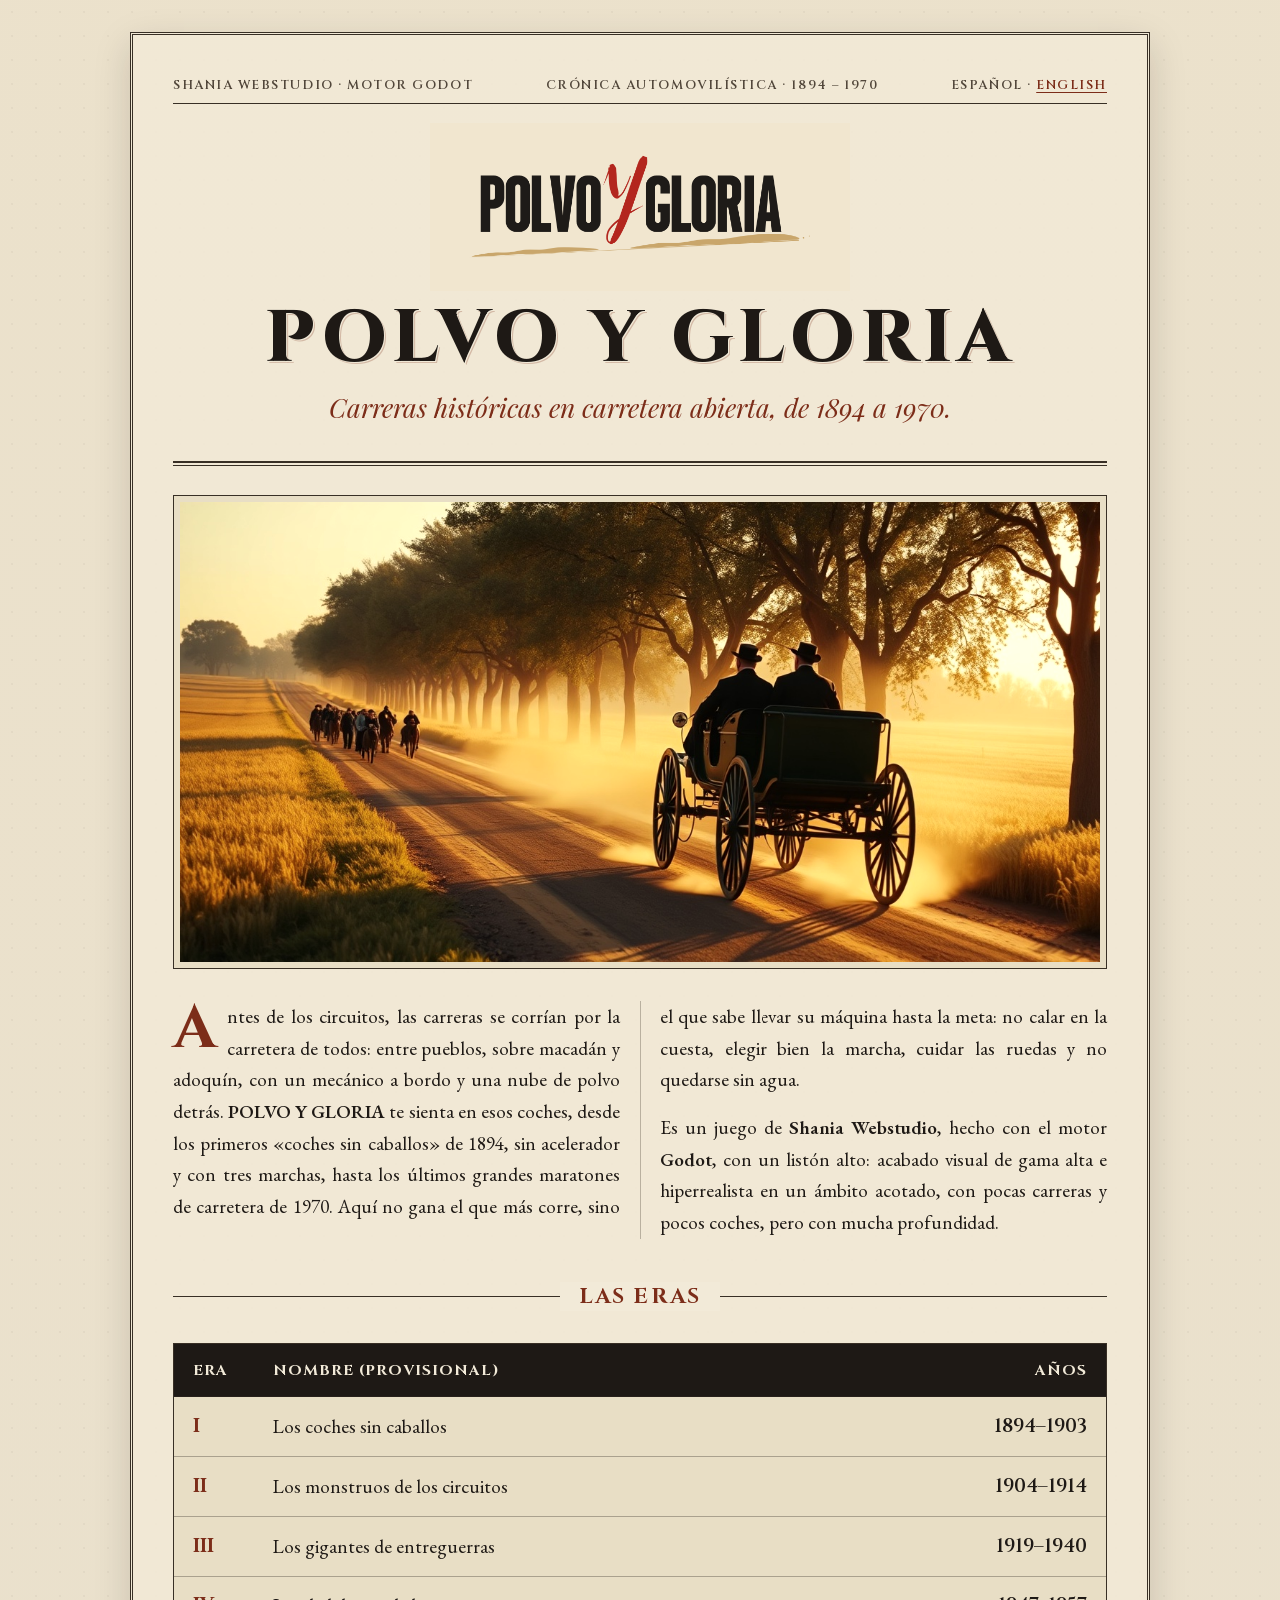
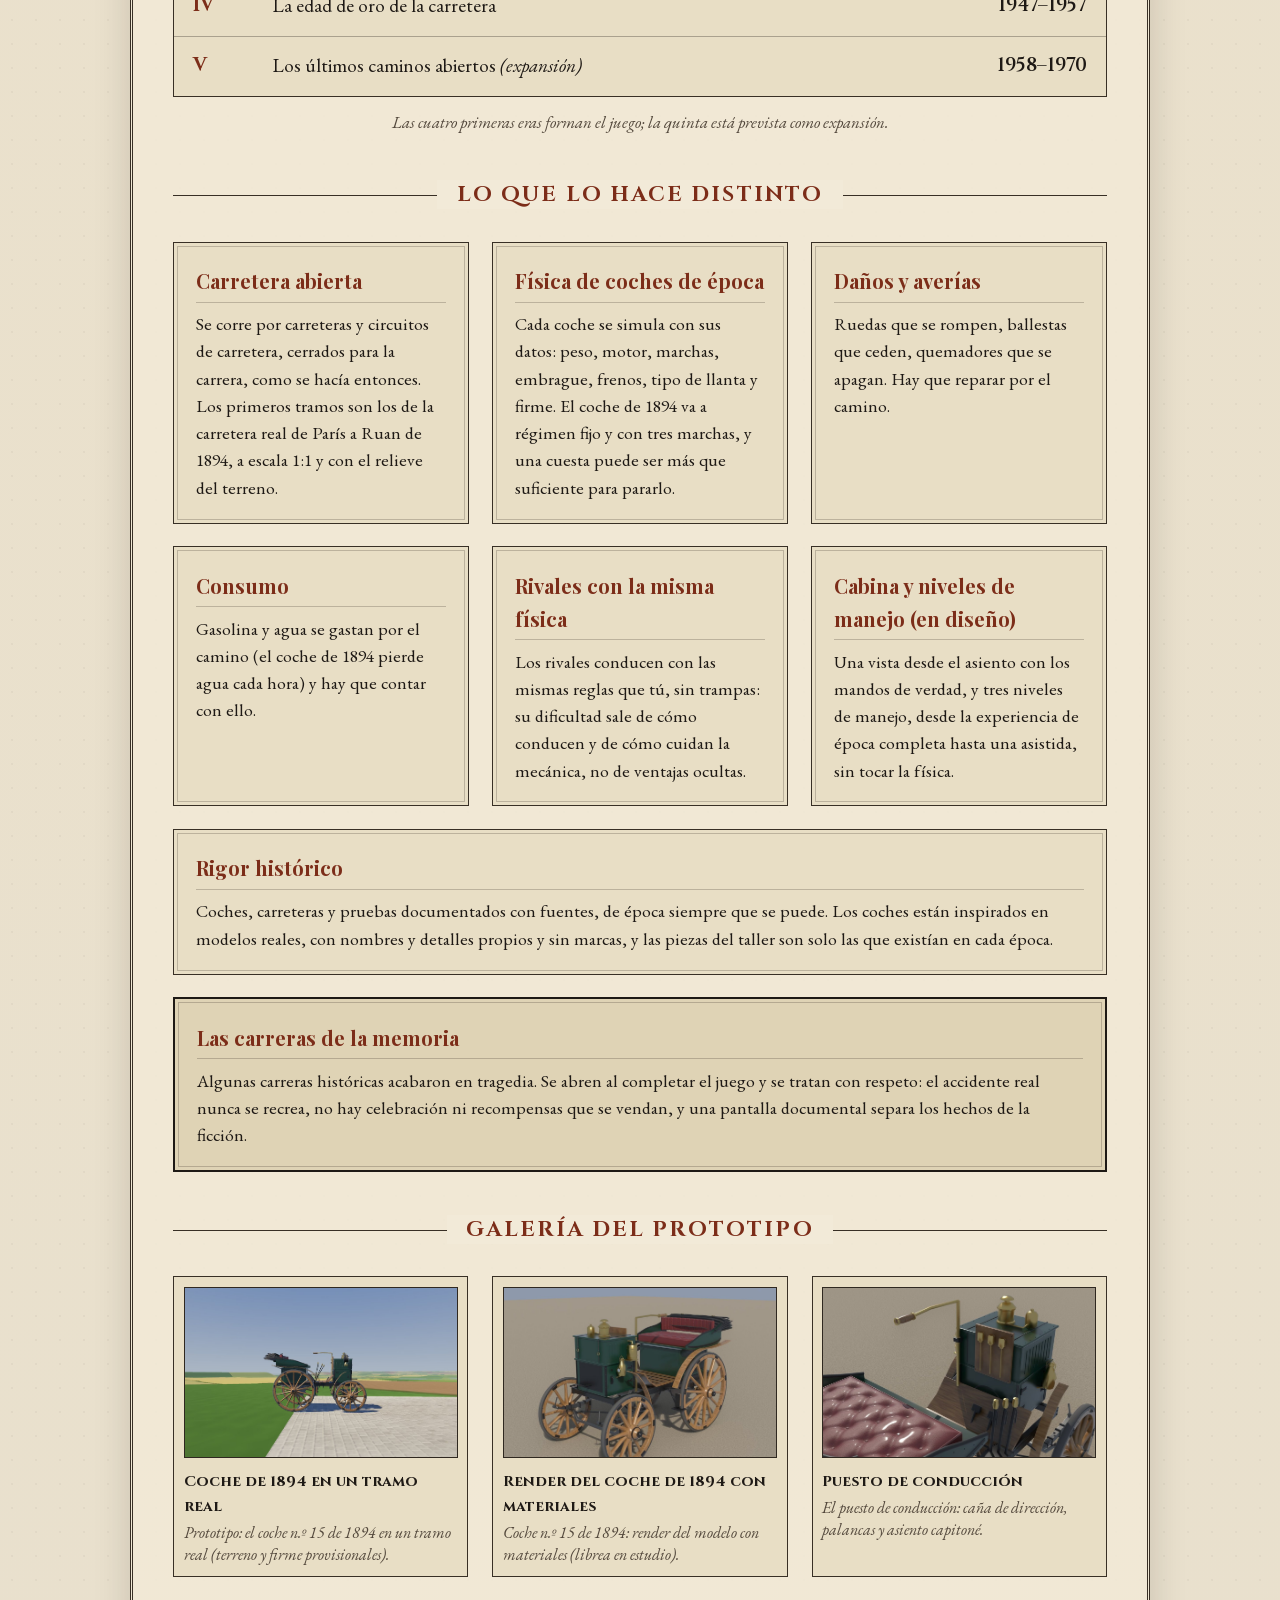
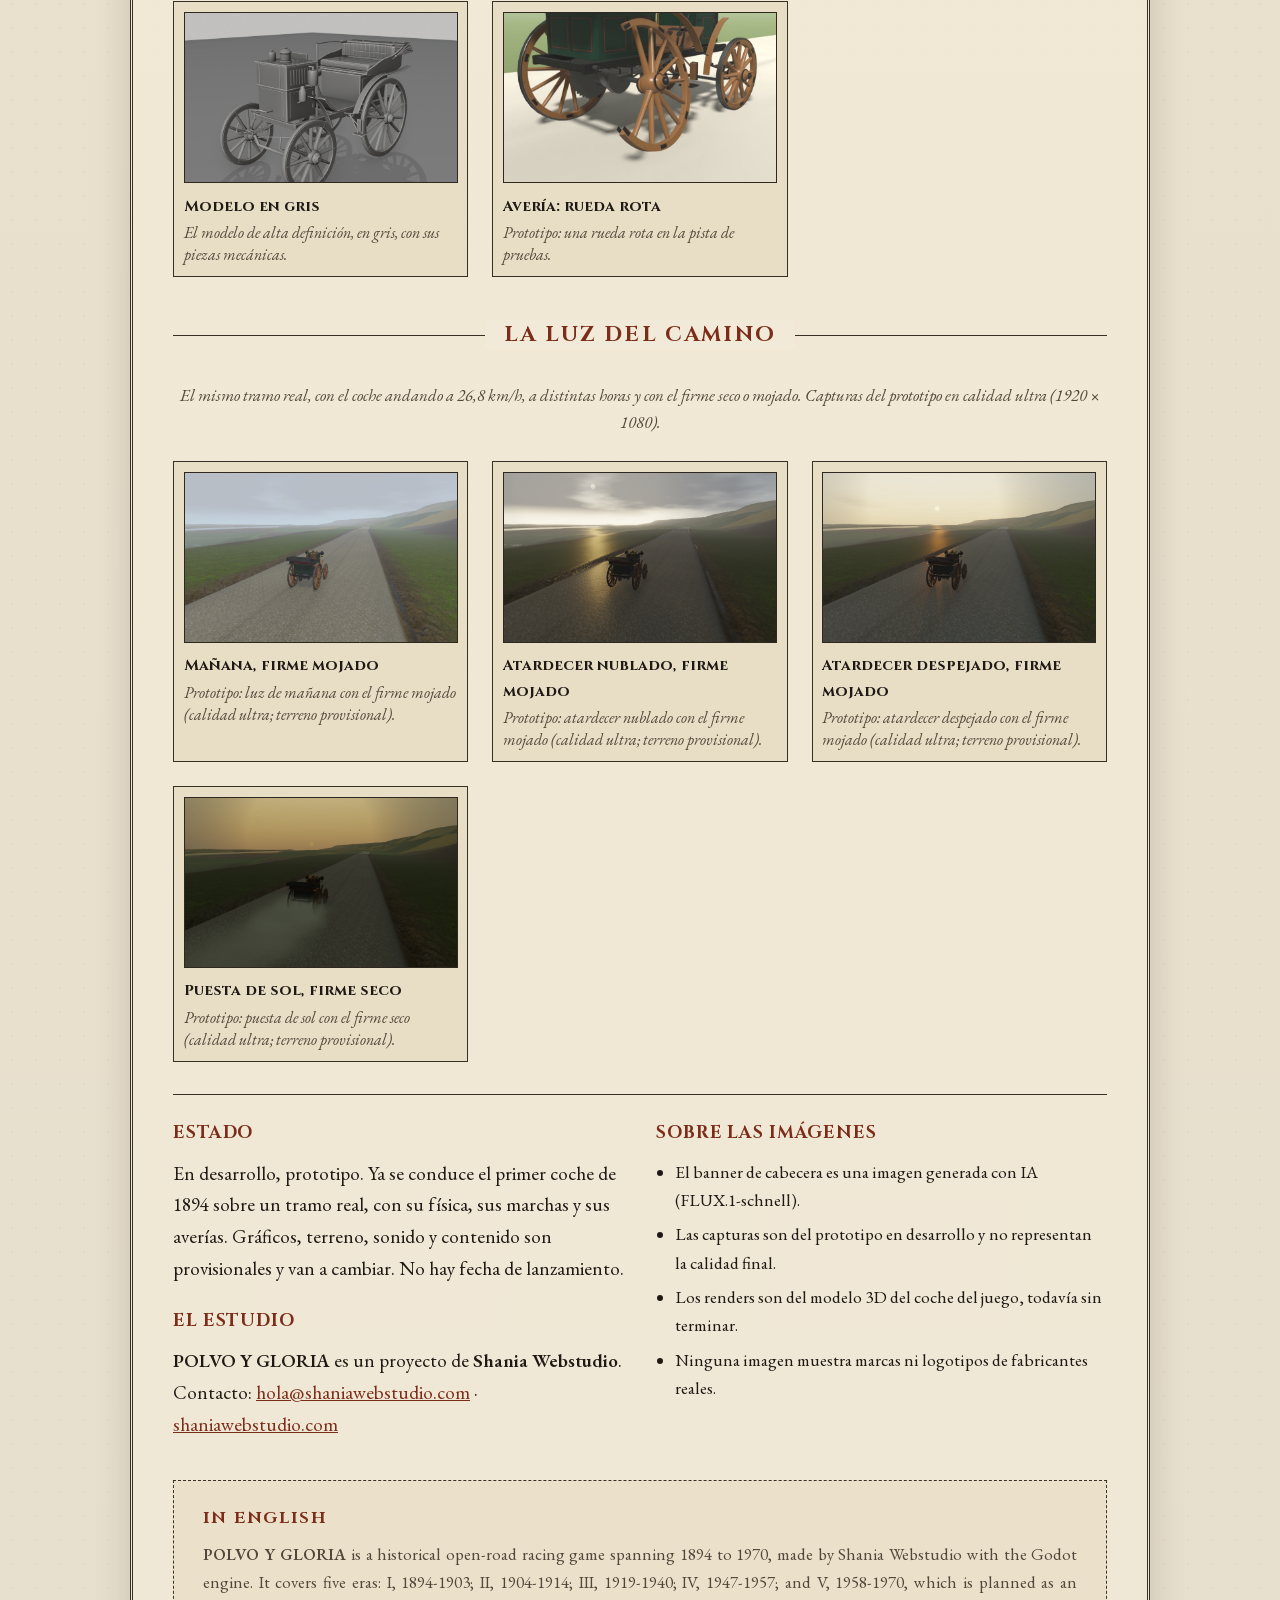
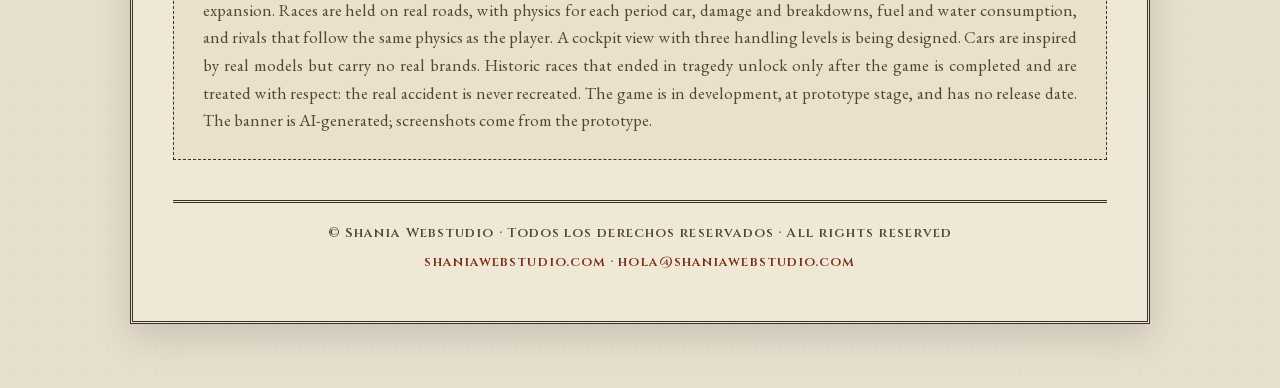
==== index.html @ 39d4433f "Web: versión completa en inglés (/en/) y selector de idioma Co-Authored-By: Claude Opus 5.5 <noreply" ====
<!DOCTYPE html>
<html lang="es">
<head>
  <meta charset="UTF-8">
  <meta name="viewport" content="width=device-width, initial-scale=1.0">
  <title>POLVO Y GLORIA — Carreras históricas en carretera abierta (1894–1970)</title>
  <meta name="description" content="Simulador de carreras históricas en carretera abierta, de 1894 a 1970. Un juego de Shania Webstudio hecho con Godot.">
  <meta property="og:title" content="POLVO Y GLORIA">
  <meta property="og:description" content="Carreras históricas en carretera abierta, de 1894 a 1970. Un juego de Shania Webstudio.">
  <meta property="og:image" content="banner.jpg">
  <link rel="icon" href="logo-cuadrado.png">
  <!-- Fuentes alojadas en el propio repo (sin peticiones a terceros) -->
  <link rel="stylesheet" href="fuentes.css">
  <link rel="alternate" hreflang="en" href="en/">
  <style>
    :root {
      --bg-paper: #f2ead8;
      --bg-card: #e8dec5;
      --ink-dark: #1e1915;
      --ink-muted: #52473b;
      --accent-rust: #7c2d19;
      --accent-brass: #9c7a38;
      --border-ink: #382f25;
    }

    * { box-sizing: border-box; margin: 0; padding: 0; }

    body {
      background-color: var(--bg-paper);
      background-image:
        radial-gradient(rgba(30, 25, 21, 0.04) 1px, transparent 0),
        linear-gradient(to bottom, rgba(156, 122, 56, 0.08), rgba(30, 25, 21, 0.05));
      background-size: 24px 24px, 100% 100%;
      color: var(--ink-dark);
      font-family: 'EB Garamond', Georgia, serif;
      font-size: 1.2rem;
      line-height: 1.65;
      padding: 2rem 1rem 4rem;
    }

    .newspaper-frame {
      max-width: 1020px;
      margin: 0 auto;
      border: 3px double var(--border-ink);
      padding: 2.5rem 2.5rem 3rem;
      background-color: rgba(242, 234, 216, 0.85);
      box-shadow: 0 12px 35px rgba(20, 15, 10, 0.15);
    }

    .masthead-top {
      display: flex;
      justify-content: space-between;
      align-items: center;
      border-bottom: 1px solid var(--border-ink);
      padding-bottom: 0.4rem;
      margin-bottom: 1.2rem;
      font-family: 'Cinzel', serif;
      font-size: 0.8rem;
      letter-spacing: 0.12em;
      text-transform: uppercase;
      color: var(--ink-muted);
    }

    .masthead-top a { color: var(--accent-rust); text-decoration: underline; text-underline-offset: 3px; }

    header { text-align: center; margin-bottom: 2rem; }

    .logo-mark {
      display: block;
      margin: 0 auto 0.6rem;
      width: min(420px, 80%);
      height: auto;
    }

    h1 {
      font-family: 'Cinzel', serif;
      font-weight: 800;
      font-size: clamp(2.6rem, 6vw, 4.6rem);
      letter-spacing: 0.08em;
      line-height: 1.05;
      color: var(--ink-dark);
      text-transform: uppercase;
      margin: 0.5rem 0;
      text-shadow: 1px 1px 0px var(--bg-paper), 2px 2px 0px rgba(124, 45, 25, 0.25);
    }

    .subtitle {
      font-family: 'Playfair Display', serif;
      font-style: italic;
      font-size: clamp(1.25rem, 2.5vw, 1.65rem);
      color: var(--accent-rust);
      margin-top: 0.4rem;
    }

    .double-rule {
      border: 0;
      border-top: 2px solid var(--border-ink);
      border-bottom: 1px solid var(--border-ink);
      height: 5px;
      margin: 1.8rem 0;
    }

    .ornament-divider { text-align: center; margin: 2.5rem 0 1.8rem; position: relative; }
    .ornament-divider::before {
      content: "";
      position: absolute;
      top: 50%; left: 0; right: 0;
      border-top: 1px solid var(--border-ink);
      z-index: 1;
    }
    .ornament-divider span {
      background: var(--bg-paper);
      padding: 0 1.2rem;
      position: relative;
      z-index: 2;
      font-family: 'Cinzel', serif;
      font-weight: 700;
      font-size: 1.35rem;
      letter-spacing: 0.1em;
      color: var(--accent-rust);
      text-transform: uppercase;
    }

    .hero-banner {
      border: 1px solid var(--border-ink);
      padding: 6px;
      background: var(--bg-card);
      margin-bottom: 2rem;
      cursor: zoom-in;
    }
    .hero-banner img {
      width: 100%;
      height: auto;
      display: block;
      filter: sepia(0.12) contrast(1.03);
    }

    .lead-columns {
      column-count: 2;
      column-gap: 2.5rem;
      column-rule: 1px solid rgba(56, 47, 37, 0.3);
      text-align: justify;
      margin-bottom: 2rem;
    }
    .lead-columns p + p { margin-top: 1rem; }

    .dropcap::first-letter {
      float: left;
      font-family: 'Cinzel', serif;
      font-size: 3.8rem;
      line-height: 0.82;
      padding-top: 4px;
      padding-right: 10px;
      color: var(--accent-rust);
      font-weight: 700;
    }

    .table-wrapper {
      overflow-x: auto;
      margin: 1.5rem 0 0.8rem;
      border: 1px solid var(--border-ink);
      background: var(--bg-card);
    }
    table { width: 100%; border-collapse: collapse; text-align: left; }
    th, td { padding: 0.85rem 1.2rem; border-bottom: 1px solid rgba(56, 47, 37, 0.35); }
    th {
      font-family: 'Cinzel', serif;
      font-size: 0.95rem;
      letter-spacing: 0.06em;
      text-transform: uppercase;
      background-color: var(--ink-dark);
      color: var(--bg-paper);
    }
    tr:last-child td { border-bottom: none; }
    .era-num { font-family: 'Cinzel', serif; font-weight: 700; color: var(--accent-rust); width: 80px; }
    .era-years { font-family: 'Cinzel', serif; font-weight: 600; white-space: nowrap; text-align: right; }
    .table-note { font-style: italic; font-size: 1.05rem; color: var(--ink-muted); text-align: center; margin-top: 0.6rem; }

    .features-grid {
      display: grid;
      grid-template-columns: repeat(auto-fit, minmax(290px, 1fr));
      gap: 1.4rem;
      margin-top: 1.5rem;
    }
    .feature-card {
      border: 1px solid var(--border-ink);
      background-color: var(--bg-card);
      padding: 1.35rem 1.4rem;
      position: relative;
    }
    .feature-card::after {
      content: "";
      position: absolute;
      inset: 3px;
      border: 1px solid rgba(56, 47, 37, 0.25);
      pointer-events: none;
    }
    .feature-card h3 {
      font-family: 'Playfair Display', serif;
      font-size: 1.25rem;
      color: var(--accent-rust);
      margin-bottom: 0.45rem;
      border-bottom: 1px solid rgba(56, 47, 37, 0.25);
      padding-bottom: 0.3rem;
    }
    .feature-card p { font-size: 1.1rem; line-height: 1.55; }
    .feature-wide { grid-column: 1 / -1; }
    .memory-box { grid-column: 1 / -1; background-color: #dfd3b5; border: 2px solid var(--ink-dark); }

    .gallery-grid {
      display: grid;
      grid-template-columns: repeat(auto-fit, minmax(280px, 1fr));
      gap: 1.5rem;
      margin-top: 1.5rem;
    }
    .gallery-item {
      border: 1px solid var(--border-ink);
      background: var(--bg-card);
      padding: 0.6rem;
      display: flex;
      flex-direction: column;
      cursor: zoom-in;
      transition: transform 0.2s ease, box-shadow 0.2s ease;
    }
    .gallery-item:hover, .gallery-item:focus-visible {
      transform: translateY(-3px);
      box-shadow: 0 6px 16px rgba(30, 25, 21, 0.18);
      outline: none;
    }
    .gallery-item img {
      width: 100%;
      aspect-ratio: 16 / 10;
      object-fit: cover;
      border: 1px solid rgba(56, 47, 37, 0.4);
      margin-bottom: 0.65rem;
      background-color: #2a241e;
    }
    .gallery-title { font-family: 'Cinzel', serif; font-size: 0.95rem; font-weight: 700; color: var(--ink-dark); margin-bottom: 0.2rem; }
    .gallery-caption { font-size: 1rem; font-style: italic; color: var(--ink-muted); line-height: 1.4; }

    .info-columns {
      display: grid;
      grid-template-columns: repeat(auto-fit, minmax(280px, 1fr));
      gap: 2rem;
      margin-top: 2rem;
      padding-top: 1.5rem;
      border-top: 1px solid var(--border-ink);
    }
    .info-block h3 {
      font-family: 'Cinzel', serif;
      font-size: 1.1rem;
      color: var(--accent-rust);
      margin-bottom: 0.6rem;
      text-transform: uppercase;
      letter-spacing: 0.05em;
    }
    .info-block h3.siguiente { margin-top: 1.4rem; }
    .info-block ul { padding-left: 1.2rem; font-size: 1.08rem; }
    .info-block li + li { margin-top: 0.35rem; }
    .info-block a { color: var(--accent-rust); }

    .english-digest {
      margin-top: 2.5rem;
      padding: 1.5rem 1.8rem;
      border: 1px dashed var(--border-ink);
      background-color: rgba(232, 222, 197, 0.6);
    }
    .english-digest h2 {
      font-family: 'Cinzel', serif;
      font-size: 1.05rem;
      letter-spacing: 0.1em;
      text-transform: uppercase;
      color: var(--accent-rust);
      margin-bottom: 0.5rem;
    }
    .english-digest p { font-size: 1.05rem; color: var(--ink-muted); text-align: justify; }

    footer {
      text-align: center;
      margin-top: 2.5rem;
      padding-top: 1.2rem;
      border-top: 3px double var(--border-ink);
      font-family: 'Cinzel', serif;
      font-size: 0.85rem;
      letter-spacing: 0.08em;
      color: var(--ink-muted);
    }
    footer a { color: var(--accent-rust); text-decoration: none; }
    footer p + p { margin-top: 0.4rem; }

    .lightbox {
      display: none;
      position: fixed;
      inset: 0;
      background: rgba(18, 15, 12, 0.92);
      z-index: 1000;
      align-items: center;
      justify-content: center;
      flex-direction: column;
      padding: 1.5rem;
    }
    .lightbox.active { display: flex; }
    .lightbox img {
      max-width: 92vw;
      max-height: 80vh;
      border: 2px solid var(--accent-brass);
      box-shadow: 0 10px 40px rgba(0,0,0,0.8);
    }
    .lightbox-caption {
      color: var(--bg-paper);
      margin-top: 1rem;
      font-size: 1.2rem;
      font-style: italic;
      text-align: center;
      max-width: 700px;
    }
    .lightbox-close, .lightbox-nav {
      position: absolute;
      color: var(--bg-paper);
      font-family: 'Cinzel', serif;
      cursor: pointer;
      background: none;
      border: none;
    }
    .lightbox-close { top: 1.2rem; right: 1.8rem; font-size: 2rem; }
    .lightbox-nav { top: 50%; transform: translateY(-50%); font-size: 2.6rem; padding: 0.5rem 1rem; }
    .lightbox-prev { left: 0.6rem; }
    .lightbox-next { right: 0.6rem; }

    @media (max-width: 768px) {
      body { padding: 1rem 0.5rem 3rem; }
      .newspaper-frame { padding: 1.4rem 1.1rem 2rem; }
      .lead-columns { column-count: 1; }
      .masthead-top { flex-direction: column; gap: 0.3rem; text-align: center; }
      .era-years { white-space: normal; }
    }
  </style>
</head>
<body>

  <main class="newspaper-frame">

    <div class="masthead-top">
      <span>Shania Webstudio · Motor Godot</span>
      <span>Crónica Automovilística · 1894 – 1970</span>
      <span>Español · <a href="en/" lang="en" hreflang="en">English</a></span>
    </div>

    <header>
      <img class="logo-mark" src="logo.png" alt="" aria-hidden="true">
      <h1>Polvo y Gloria</h1>
      <p class="subtitle">Carreras históricas en carretera abierta, de 1894 a 1970.</p>
    </header>

    <hr class="double-rule">

    <figure class="hero-banner gallery-zoom" tabindex="0" data-caption="Cabecera de POLVO Y GLORIA (imagen generada con IA).">
      <img src="banner.jpg" alt="Cabecera de Polvo y Gloria: carrera histórica en carretera de época (imagen generada con IA)">
    </figure>

    <section class="lead-columns">
      <p class="dropcap">Antes de los circuitos, las carreras se corrían por la carretera de todos: entre pueblos, sobre macadán y adoquín, con un mecánico a bordo y una nube de polvo detrás. <strong>POLVO Y GLORIA</strong> te sienta en esos coches, desde los primeros «coches sin caballos» de 1894, sin acelerador y con tres marchas, hasta los últimos grandes maratones de carretera de 1970. Aquí no gana el que más corre, sino el que sabe llevar su máquina hasta la meta: no calar en la cuesta, elegir bien la marcha, cuidar las ruedas y no quedarse sin agua.</p>
      <p>Es un juego de <strong>Shania Webstudio</strong>, hecho con el motor <strong>Godot</strong>, con un listón alto: acabado visual de gama alta e hiperrealista en un ámbito acotado, con pocas carreras y pocos coches, pero con mucha profundidad.</p>
    </section>

    <div class="ornament-divider"><span>Las eras</span></div>

    <section>
      <div class="table-wrapper">
        <table>
          <thead>
            <tr>
              <th>Era</th>
              <th>Nombre (provisional)</th>
              <th style="text-align: right;">Años</th>
            </tr>
          </thead>
          <tbody>
            <tr><td class="era-num">I</td><td>Los coches sin caballos</td><td class="era-years">1894–1903</td></tr>
            <tr><td class="era-num">II</td><td>Los monstruos de los circuitos</td><td class="era-years">1904–1914</td></tr>
            <tr><td class="era-num">III</td><td>Los gigantes de entreguerras</td><td class="era-years">1919–1940</td></tr>
            <tr><td class="era-num">IV</td><td>La edad de oro de la carretera</td><td class="era-years">1947–1957</td></tr>
            <tr><td class="era-num">V</td><td>Los últimos caminos abiertos <em>(expansión)</em></td><td class="era-years">1958–1970</td></tr>
          </tbody>
        </table>
      </div>
      <p class="table-note">Las cuatro primeras eras forman el juego; la quinta está prevista como expansión.</p>
    </section>

    <div class="ornament-divider"><span>Lo que lo hace distinto</span></div>

    <section class="features-grid">
      <article class="feature-card">
        <h3>Carretera abierta</h3>
        <p>Se corre por carreteras y circuitos de carretera, cerrados para la carrera, como se hacía entonces. Los primeros tramos son los de la carretera real de París a Ruan de 1894, a escala 1:1 y con el relieve del terreno.</p>
      </article>
      <article class="feature-card">
        <h3>Física de coches de época</h3>
        <p>Cada coche se simula con sus datos: peso, motor, marchas, embrague, frenos, tipo de llanta y firme. El coche de 1894 va a régimen fijo y con tres marchas, y una cuesta puede ser más que suficiente para pararlo.</p>
      </article>
      <article class="feature-card">
        <h3>Daños y averías</h3>
        <p>Ruedas que se rompen, ballestas que ceden, quemadores que se apagan. Hay que reparar por el camino.</p>
      </article>
      <article class="feature-card">
        <h3>Consumo</h3>
        <p>Gasolina y agua se gastan por el camino (el coche de 1894 pierde agua cada hora) y hay que contar con ello.</p>
      </article>
      <article class="feature-card">
        <h3>Rivales con la misma física</h3>
        <p>Los rivales conducen con las mismas reglas que tú, sin trampas: su dificultad sale de cómo conducen y de cómo cuidan la mecánica, no de ventajas ocultas.</p>
      </article>
      <article class="feature-card">
        <h3>Cabina y niveles de manejo (en diseño)</h3>
        <p>Una vista desde el asiento con los mandos de verdad, y tres niveles de manejo, desde la experiencia de época completa hasta una asistida, sin tocar la física.</p>
      </article>
      <article class="feature-card feature-wide">
        <h3>Rigor histórico</h3>
        <p>Coches, carreteras y pruebas documentados con fuentes, de época siempre que se puede. Los coches están inspirados en modelos reales, con nombres y detalles propios y sin marcas, y las piezas del taller son solo las que existían en cada época.</p>
      </article>
      <article class="feature-card memory-box">
        <h3>Las carreras de la memoria</h3>
        <p>Algunas carreras históricas acabaron en tragedia. Se abren al completar el juego y se tratan con respeto: el accidente real nunca se recrea, no hay celebración ni recompensas que se vendan, y una pantalla documental separa los hechos de la ficción.</p>
      </article>
    </section>

    <div class="ornament-divider"><span>Galería del prototipo</span></div>

    <section class="gallery-grid">
      <figure class="gallery-item gallery-zoom" tabindex="0">
        <img src="fotos/01-prototipo-n15-en-el-tramo-real.jpg" alt="Prototipo: el coche n.º 15 de 1894 en un tramo real (terreno y firme provisionales)." loading="lazy">
        <div class="gallery-title">Coche de 1894 en un tramo real</div>
        <figcaption class="gallery-caption">Prototipo: el coche n.º 15 de 1894 en un tramo real (terreno y firme provisionales).</figcaption>
      </figure>
      <figure class="gallery-item gallery-zoom" tabindex="0">
        <img src="fotos/02-coche-n15-render-con-materiales.jpg" alt="Coche n.º 15 de 1894: render del modelo con materiales (librea en estudio)." loading="lazy">
        <div class="gallery-title">Render del coche de 1894 con materiales</div>
        <figcaption class="gallery-caption">Coche n.º 15 de 1894: render del modelo con materiales (librea en estudio).</figcaption>
      </figure>
      <figure class="gallery-item gallery-zoom" tabindex="0">
        <img src="fotos/03-coche-n15-puesto-de-conduccion.jpg" alt="El puesto de conducción: caña de dirección, palancas y asiento capitoné." loading="lazy">
        <div class="gallery-title">Puesto de conducción</div>
        <figcaption class="gallery-caption">El puesto de conducción: caña de dirección, palancas y asiento capitoné.</figcaption>
      </figure>
      <figure class="gallery-item gallery-zoom" tabindex="0">
        <img src="fotos/04-coche-n15-modelo-de-alta-en-gris.jpg" alt="El modelo de alta definición, en gris, con sus piezas mecánicas." loading="lazy">
        <div class="gallery-title">Modelo en gris</div>
        <figcaption class="gallery-caption">El modelo de alta definición, en gris, con sus piezas mecánicas.</figcaption>
      </figure>
      <figure class="gallery-item gallery-zoom" tabindex="0">
        <img src="fotos/05-prototipo-averias-rueda-rota.jpg" alt="Prototipo: una rueda rota en la pista de pruebas." loading="lazy">
        <div class="gallery-title">Avería: rueda rota</div>
        <figcaption class="gallery-caption">Prototipo: una rueda rota en la pista de pruebas.</figcaption>
      </figure>
    </section>

    <div class="ornament-divider"><span>La luz del camino</span></div>

    <p class="table-note">El mismo tramo real, con el coche andando a 26,8 km/h, a distintas horas y con el firme seco o mojado. Capturas del prototipo en calidad ultra (1920 × 1080).</p>

    <section class="gallery-grid">
      <figure class="gallery-item gallery-zoom" tabindex="0">
        <img src="fotos/06-luz-manana-firme-mojado.jpg" alt="Prototipo: luz de mañana con el firme mojado en el tramo real." loading="lazy">
        <div class="gallery-title">Mañana, firme mojado</div>
        <figcaption class="gallery-caption">Prototipo: luz de mañana con el firme mojado (calidad ultra; terreno provisional).</figcaption>
      </figure>
      <figure class="gallery-item gallery-zoom" tabindex="0">
        <img src="fotos/07-luz-atardecer-nublado-mojado.jpg" alt="Prototipo: atardecer nublado con el firme mojado." loading="lazy">
        <div class="gallery-title">Atardecer nublado, firme mojado</div>
        <figcaption class="gallery-caption">Prototipo: atardecer nublado con el firme mojado (calidad ultra; terreno provisional).</figcaption>
      </figure>
      <figure class="gallery-item gallery-zoom" tabindex="0">
        <img src="fotos/08-luz-atardecer-despejado-mojado.jpg" alt="Prototipo: atardecer despejado con el firme mojado." loading="lazy">
        <div class="gallery-title">Atardecer despejado, firme mojado</div>
        <figcaption class="gallery-caption">Prototipo: atardecer despejado con el firme mojado (calidad ultra; terreno provisional).</figcaption>
      </figure>
      <figure class="gallery-item gallery-zoom" tabindex="0">
        <img src="fotos/09-luz-puesta-de-sol-seco.jpg" alt="Prototipo: puesta de sol con el firme seco." loading="lazy">
        <div class="gallery-title">Puesta de sol, firme seco</div>
        <figcaption class="gallery-caption">Prototipo: puesta de sol con el firme seco (calidad ultra; terreno provisional).</figcaption>
      </figure>
    </section>

    <section class="info-columns">
      <div class="info-block">
        <h3>Estado</h3>
        <p>En desarrollo, prototipo. Ya se conduce el primer coche de 1894 sobre un tramo real, con su física, sus marchas y sus averías. Gráficos, terreno, sonido y contenido son provisionales y van a cambiar. No hay fecha de lanzamiento.</p>

        <h3 class="siguiente">El estudio</h3>
        <p><strong>POLVO Y GLORIA</strong> es un proyecto de <strong>Shania Webstudio</strong>. Contacto: <a href="mailto:hola@shaniawebstudio.com">hola@shaniawebstudio.com</a> · <a href="https://shaniawebstudio.com">shaniawebstudio.com</a></p>
      </div>

      <div class="info-block">
        <h3>Sobre las imágenes</h3>
        <ul>
          <li>El banner de cabecera es una imagen generada con IA (FLUX.1-schnell).</li>
          <li>Las capturas son del prototipo en desarrollo y no representan la calidad final.</li>
          <li>Los renders son del modelo 3D del coche del juego, todavía sin terminar.</li>
          <li>Ninguna imagen muestra marcas ni logotipos de fabricantes reales.</li>
        </ul>
      </div>
    </section>

    <section class="english-digest" lang="en">
      <h2>In English</h2>
      <p><strong>POLVO Y GLORIA</strong> is a historical open-road racing game spanning 1894 to 1970, made by Shania Webstudio with the Godot engine. It covers five eras: I, 1894-1903; II, 1904-1914; III, 1919-1940; IV, 1947-1957; and V, 1958-1970, which is planned as an expansion. Races are held on real roads, with physics for each period car, damage and breakdowns, fuel and water consumption, and rivals that follow the same physics as the player. A cockpit view with three handling levels is being designed. Cars are inspired by real models but carry no real brands. Historic races that ended in tragedy unlock only after the game is completed and are treated with respect: the real accident is never recreated. The game is in development, at prototype stage, and has no release date. The banner is AI-generated; screenshots come from the prototype.</p>
    </section>

    <footer>
      <p>© Shania Webstudio · Todos los derechos reservados · All rights reserved</p>
      <p><a href="https://shaniawebstudio.com">shaniawebstudio.com</a> · <a href="mailto:hola@shaniawebstudio.com">hola@shaniawebstudio.com</a></p>
    </footer>
  </main>

  <div class="lightbox" id="lightbox" role="dialog" aria-modal="true" aria-label="Visor de imágenes">
    <button class="lightbox-close" type="button" aria-label="Cerrar">&times;</button>
    <button class="lightbox-nav lightbox-prev" type="button" aria-label="Anterior">&#8249;</button>
    <img id="lightbox-img" src="" alt="">
    <p class="lightbox-caption" id="lightbox-caption"></p>
    <button class="lightbox-nav lightbox-next" type="button" aria-label="Siguiente">&#8250;</button>
  </div>

  <script>
    (function () {
      var items = Array.prototype.slice.call(document.querySelectorAll('.gallery-zoom'));
      var box = document.getElementById('lightbox');
      var img = document.getElementById('lightbox-img');
      var cap = document.getElementById('lightbox-caption');
      var actual = 0;

      function mostrar(i) {
        actual = (i + items.length) % items.length;
        var fig = items[actual];
        var src = fig.querySelector('img');
        var pie = fig.getAttribute('data-caption') ||
                  (fig.querySelector('figcaption') ? fig.querySelector('figcaption').textContent : src.alt);
        img.src = src.getAttribute('src');
        img.alt = src.alt;
        cap.textContent = pie;
        box.classList.add('active');
        document.body.style.overflow = 'hidden';
      }
      function cerrar() {
        box.classList.remove('active');
        document.body.style.overflow = '';
        if (items[actual]) items[actual].focus();
      }

      items.forEach(function (fig, i) {
        fig.addEventListener('click', function () { mostrar(i); });
        fig.addEventListener('keydown', function (e) {
          if (e.key === 'Enter' || e.key === ' ') { e.preventDefault(); mostrar(i); }
        });
      });
      box.querySelector('.lightbox-close').addEventListener('click', cerrar);
      box.querySelector('.lightbox-prev').addEventListener('click', function (e) { e.stopPropagation(); mostrar(actual - 1); });
      box.querySelector('.lightbox-next').addEventListener('click', function (e) { e.stopPropagation(); mostrar(actual + 1); });
      box.addEventListener('click', function (e) { if (e.target === box) cerrar(); });
      document.addEventListener('keydown', function (e) {
        if (!box.classList.contains('active')) return;
        if (e.key === 'Escape') cerrar();
        if (e.key === 'ArrowLeft') mostrar(actual - 1);
        if (e.key === 'ArrowRight') mostrar(actual + 1);
      });
    })();
  </script>
</body>
</html>
---- fuentes.css ----
@font-face{font-family:'Cinzel';font-style:normal;font-weight:600;font-display:swap;src:url(fonts/Cinzel-600.woff2) format('woff2');unicode-range:U+0000-00FF, U+0131, U+0152-0153, U+02BB-02BC, U+02C6, U+02DA, U+02DC, U+0304, U+0308, U+0329, U+2000-206F, U+20AC, U+2122, U+2191, U+2193, U+2212, U+2215, U+FEFF, U+FFFD;}
@font-face{font-family:'Cinzel';font-style:normal;font-weight:700;font-display:swap;src:url(fonts/Cinzel-700.woff2) format('woff2');unicode-range:U+0000-00FF, U+0131, U+0152-0153, U+02BB-02BC, U+02C6, U+02DA, U+02DC, U+0304, U+0308, U+0329, U+2000-206F, U+20AC, U+2122, U+2191, U+2193, U+2212, U+2215, U+FEFF, U+FFFD;}
@font-face{font-family:'Cinzel';font-style:normal;font-weight:800;font-display:swap;src:url(fonts/Cinzel-800.woff2) format('woff2');unicode-range:U+0000-00FF, U+0131, U+0152-0153, U+02BB-02BC, U+02C6, U+02DA, U+02DC, U+0304, U+0308, U+0329, U+2000-206F, U+20AC, U+2122, U+2191, U+2193, U+2212, U+2215, U+FEFF, U+FFFD;}
@font-face{font-family:'EB Garamond';font-style:italic;font-weight:400;font-display:swap;src:url(fonts/EBGaramond-400i.woff2) format('woff2');unicode-range:U+0000-00FF, U+0131, U+0152-0153, U+02BB-02BC, U+02C6, U+02DA, U+02DC, U+0304, U+0308, U+0329, U+2000-206F, U+20AC, U+2122, U+2191, U+2193, U+2212, U+2215, U+FEFF, U+FFFD;}
@font-face{font-family:'EB Garamond';font-style:normal;font-weight:400;font-display:swap;src:url(fonts/EBGaramond-400.woff2) format('woff2');unicode-range:U+0000-00FF, U+0131, U+0152-0153, U+02BB-02BC, U+02C6, U+02DA, U+02DC, U+0304, U+0308, U+0329, U+2000-206F, U+20AC, U+2122, U+2191, U+2193, U+2212, U+2215, U+FEFF, U+FFFD;}
@font-face{font-family:'EB Garamond';font-style:normal;font-weight:600;font-display:swap;src:url(fonts/EBGaramond-600.woff2) format('woff2');unicode-range:U+0000-00FF, U+0131, U+0152-0153, U+02BB-02BC, U+02C6, U+02DA, U+02DC, U+0304, U+0308, U+0329, U+2000-206F, U+20AC, U+2122, U+2191, U+2193, U+2212, U+2215, U+FEFF, U+FFFD;}
@font-face{font-family:'Playfair Display';font-style:italic;font-weight:400;font-display:swap;src:url(fonts/PlayfairDisplay-400i.woff2) format('woff2');unicode-range:U+0000-00FF, U+0131, U+0152-0153, U+02BB-02BC, U+02C6, U+02DA, U+02DC, U+0304, U+0308, U+0329, U+2000-206F, U+20AC, U+2122, U+2191, U+2193, U+2212, U+2215, U+FEFF, U+FFFD;}
@font-face{font-family:'Playfair Display';font-style:normal;font-weight:700;font-display:swap;src:url(fonts/PlayfairDisplay-700.woff2) format('woff2');unicode-range:U+0000-00FF, U+0131, U+0152-0153, U+02BB-02BC, U+02C6, U+02DA, U+02DC, U+0304, U+0308, U+0329, U+2000-206F, U+20AC, U+2122, U+2191, U+2193, U+2212, U+2215, U+FEFF, U+FFFD;}
@font-face{font-family:'Playfair Display';font-style:normal;font-weight:900;font-display:swap;src:url(fonts/PlayfairDisplay-900.woff2) format('woff2');unicode-range:U+0000-00FF, U+0131, U+0152-0153, U+02BB-02BC, U+02C6, U+02DA, U+02DC, U+0304, U+0308, U+0329, U+2000-206F, U+20AC, U+2122, U+2191, U+2193, U+2212, U+2215, U+FEFF, U+FFFD;}
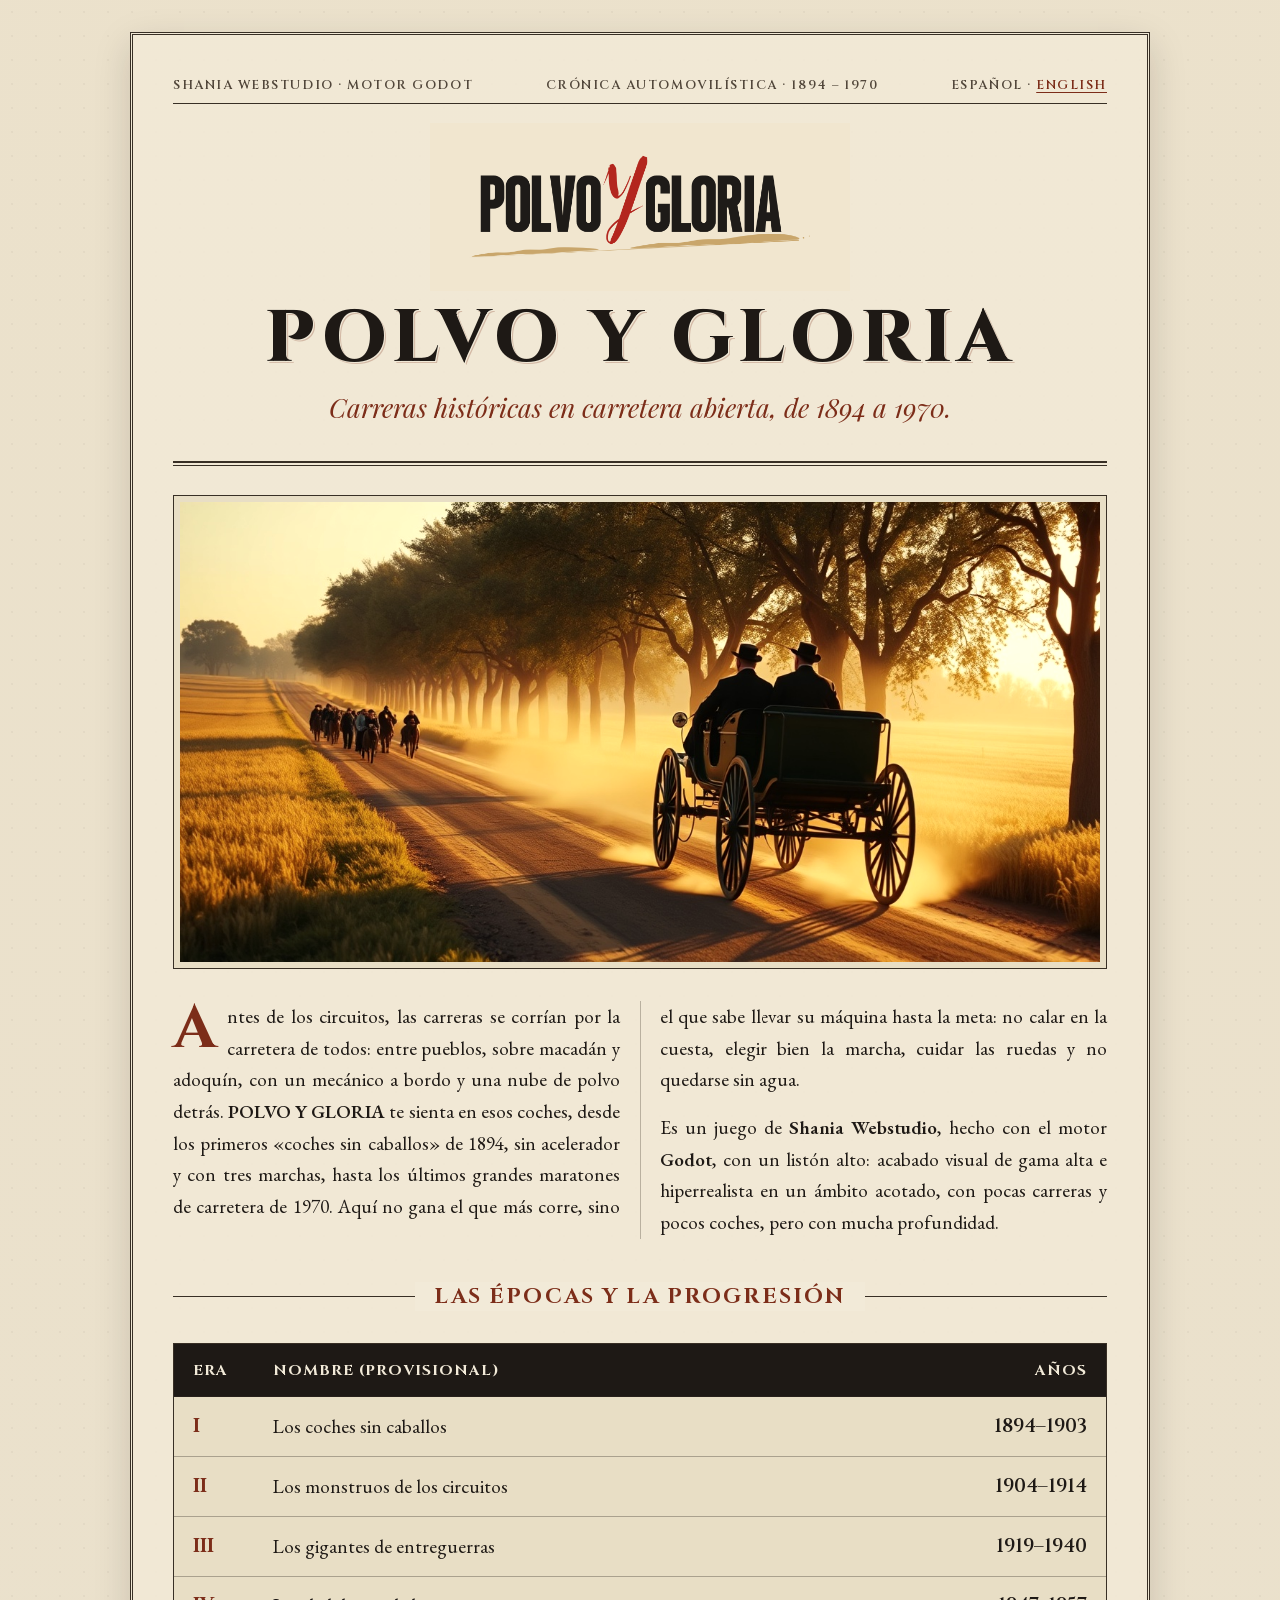
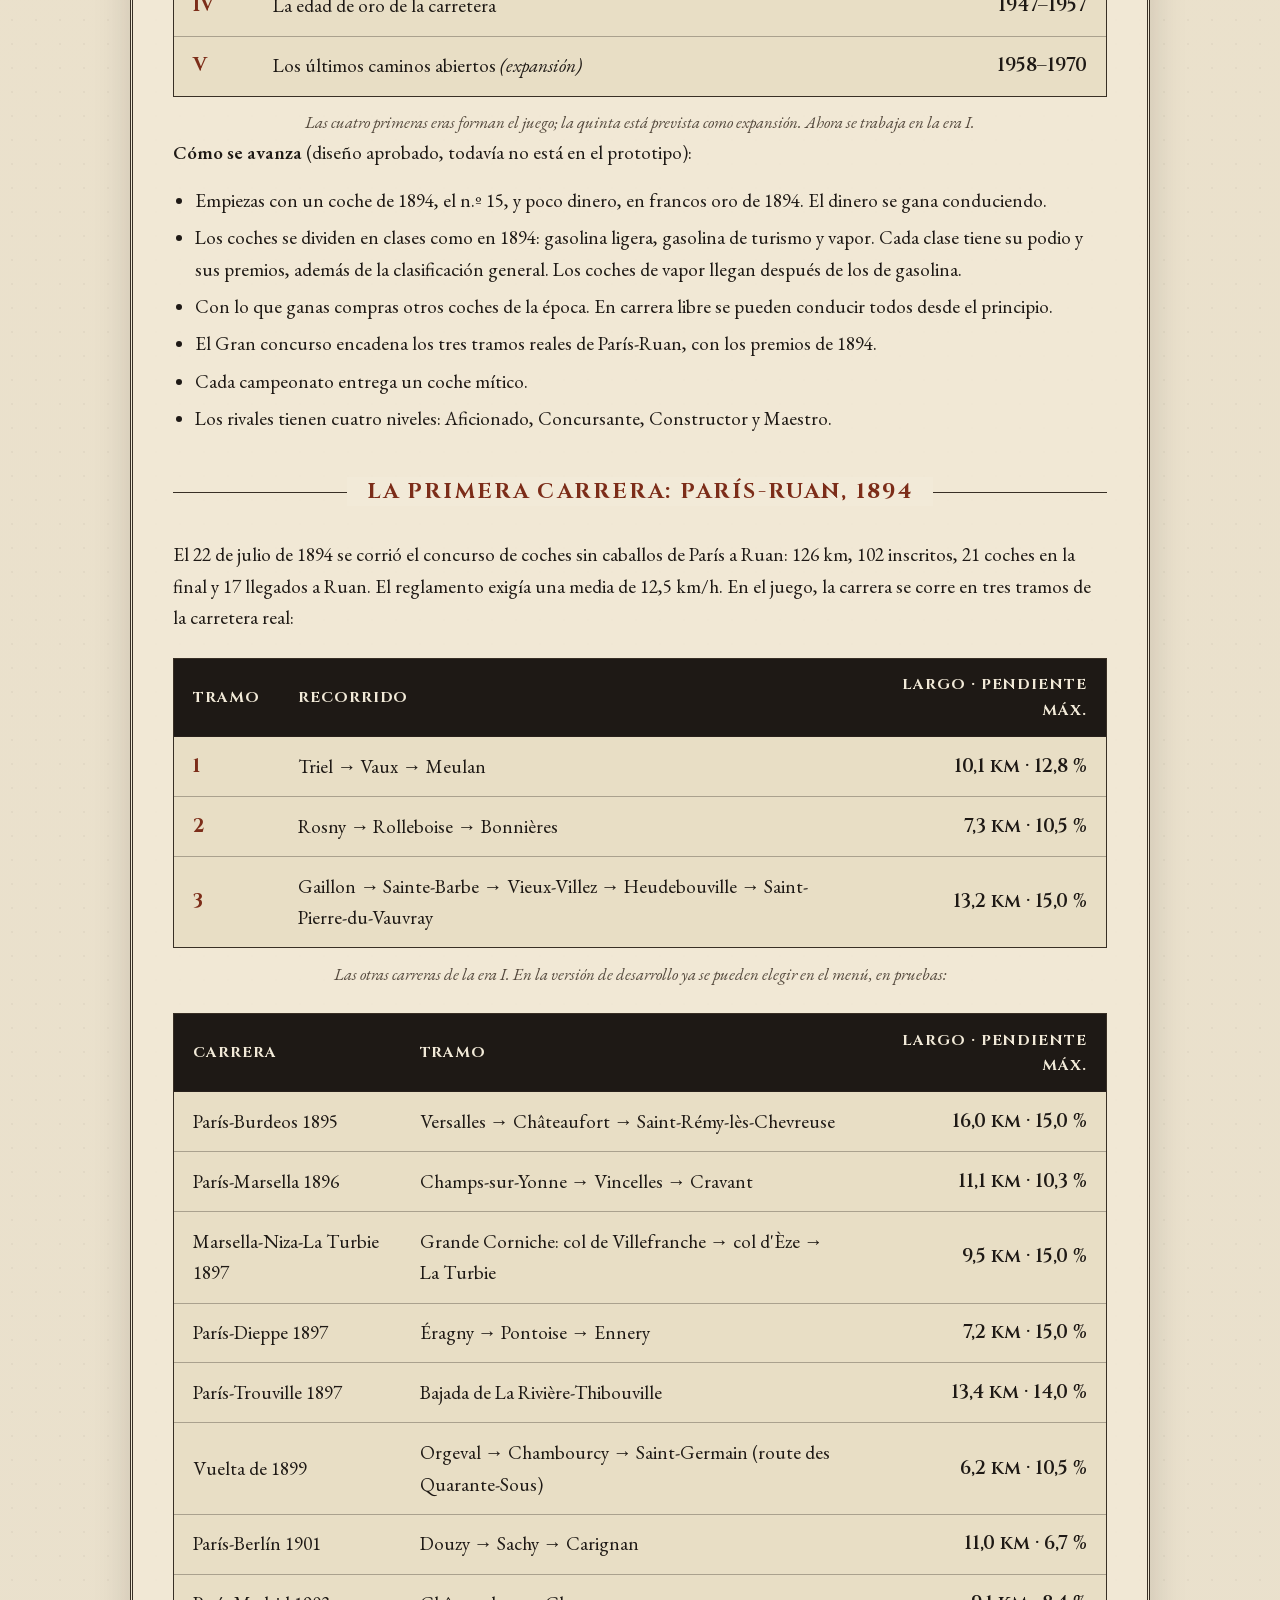
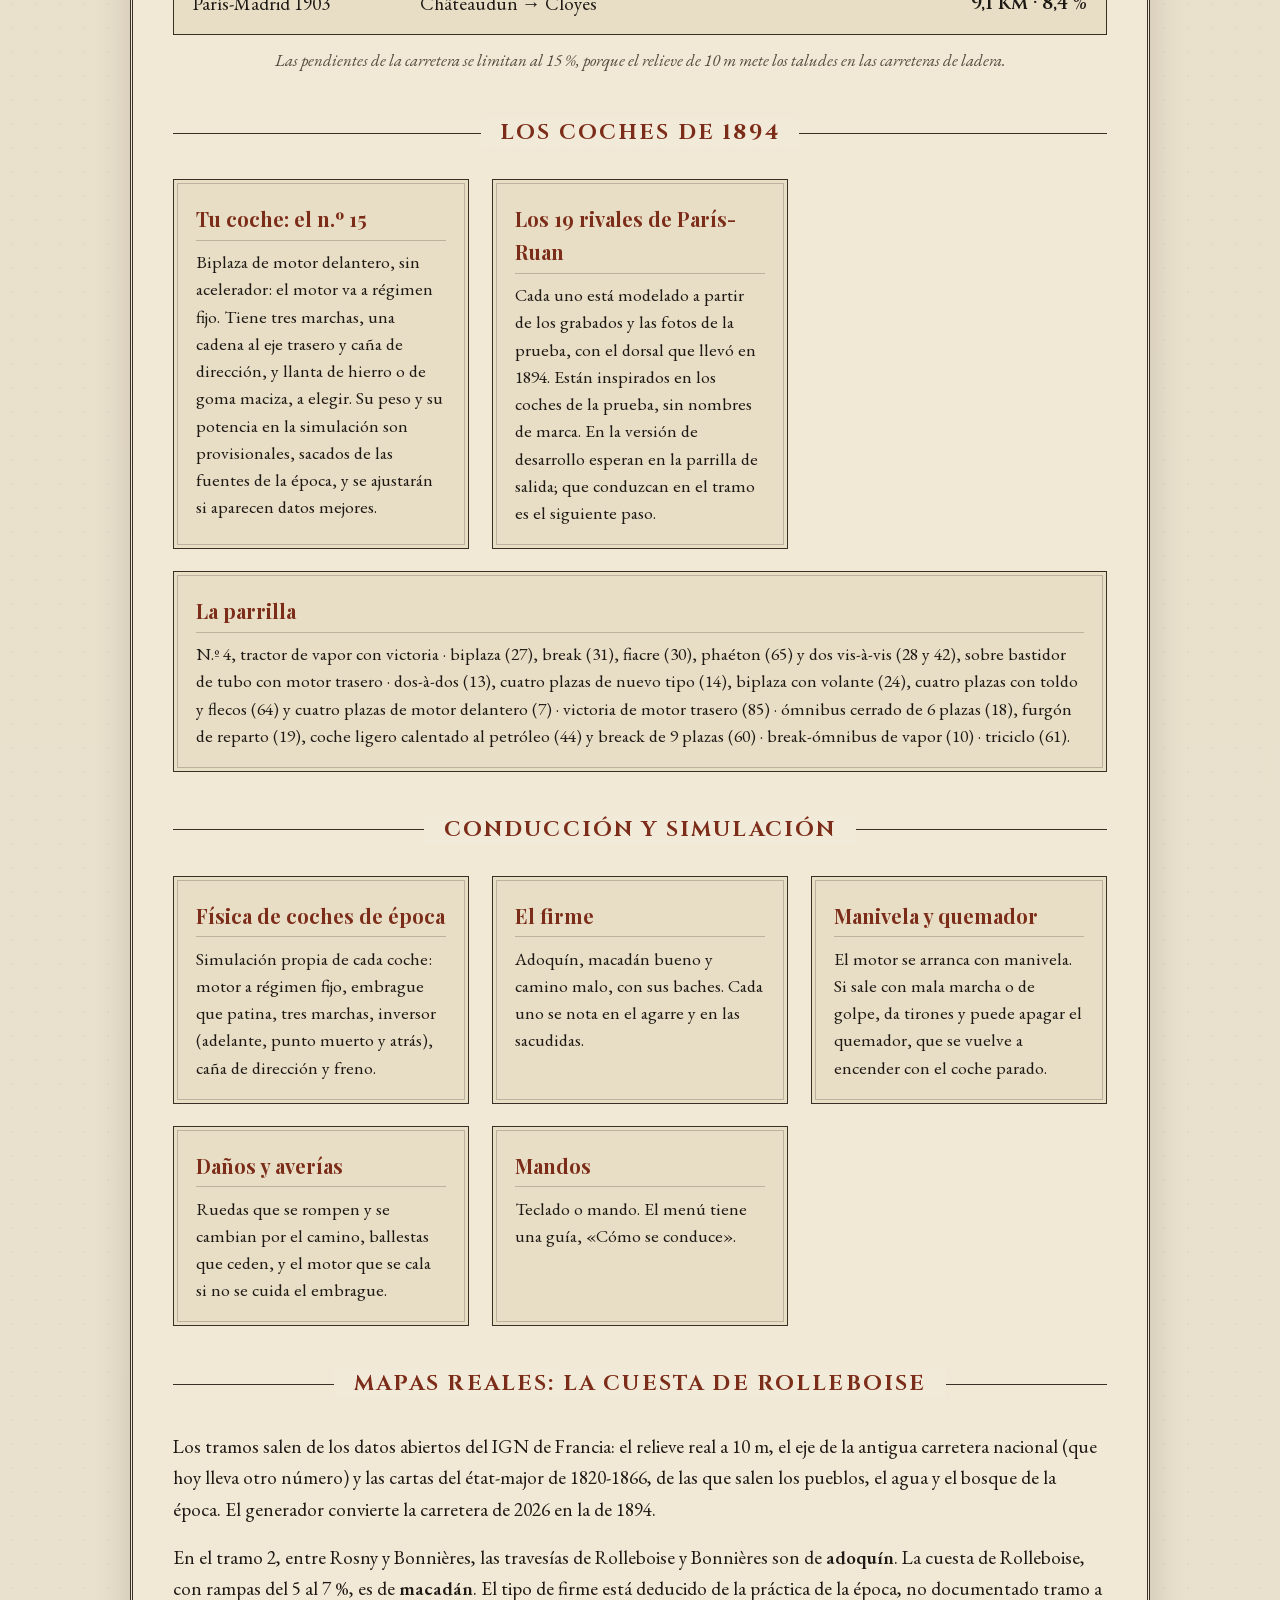
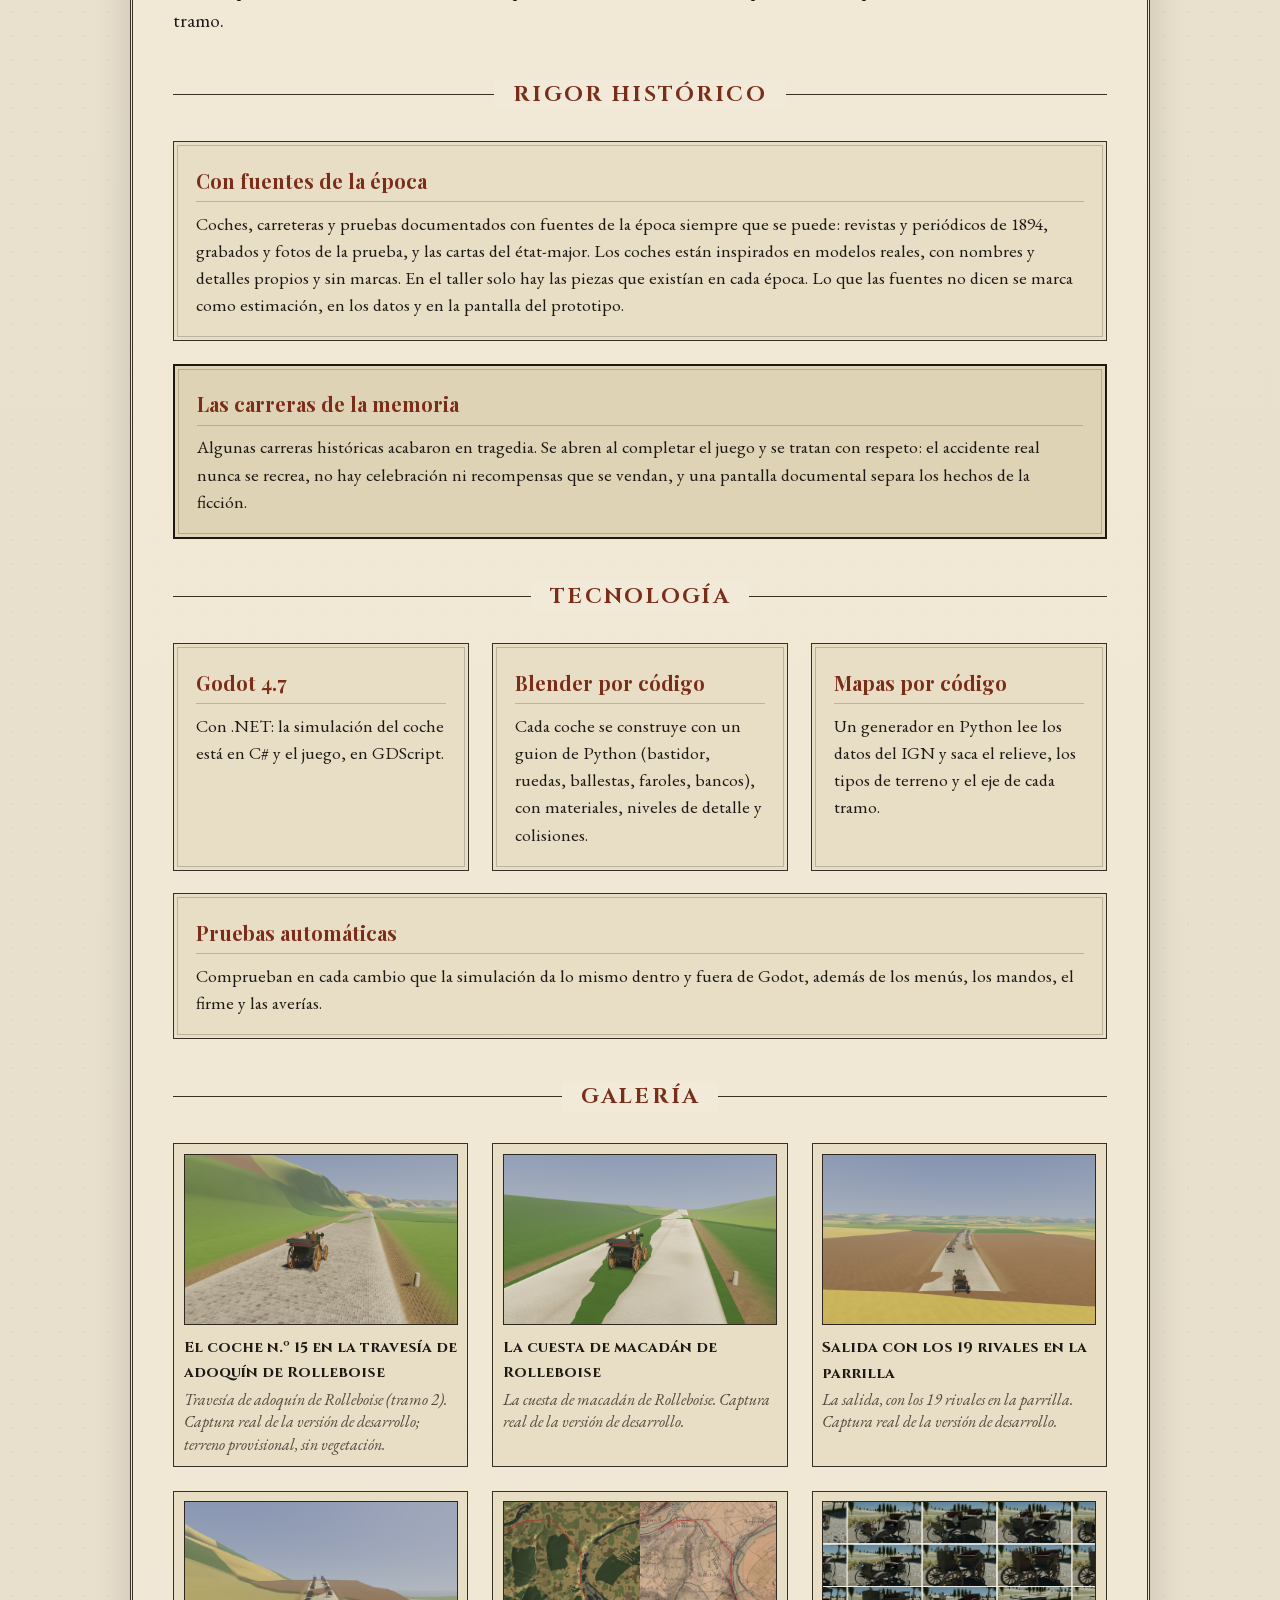
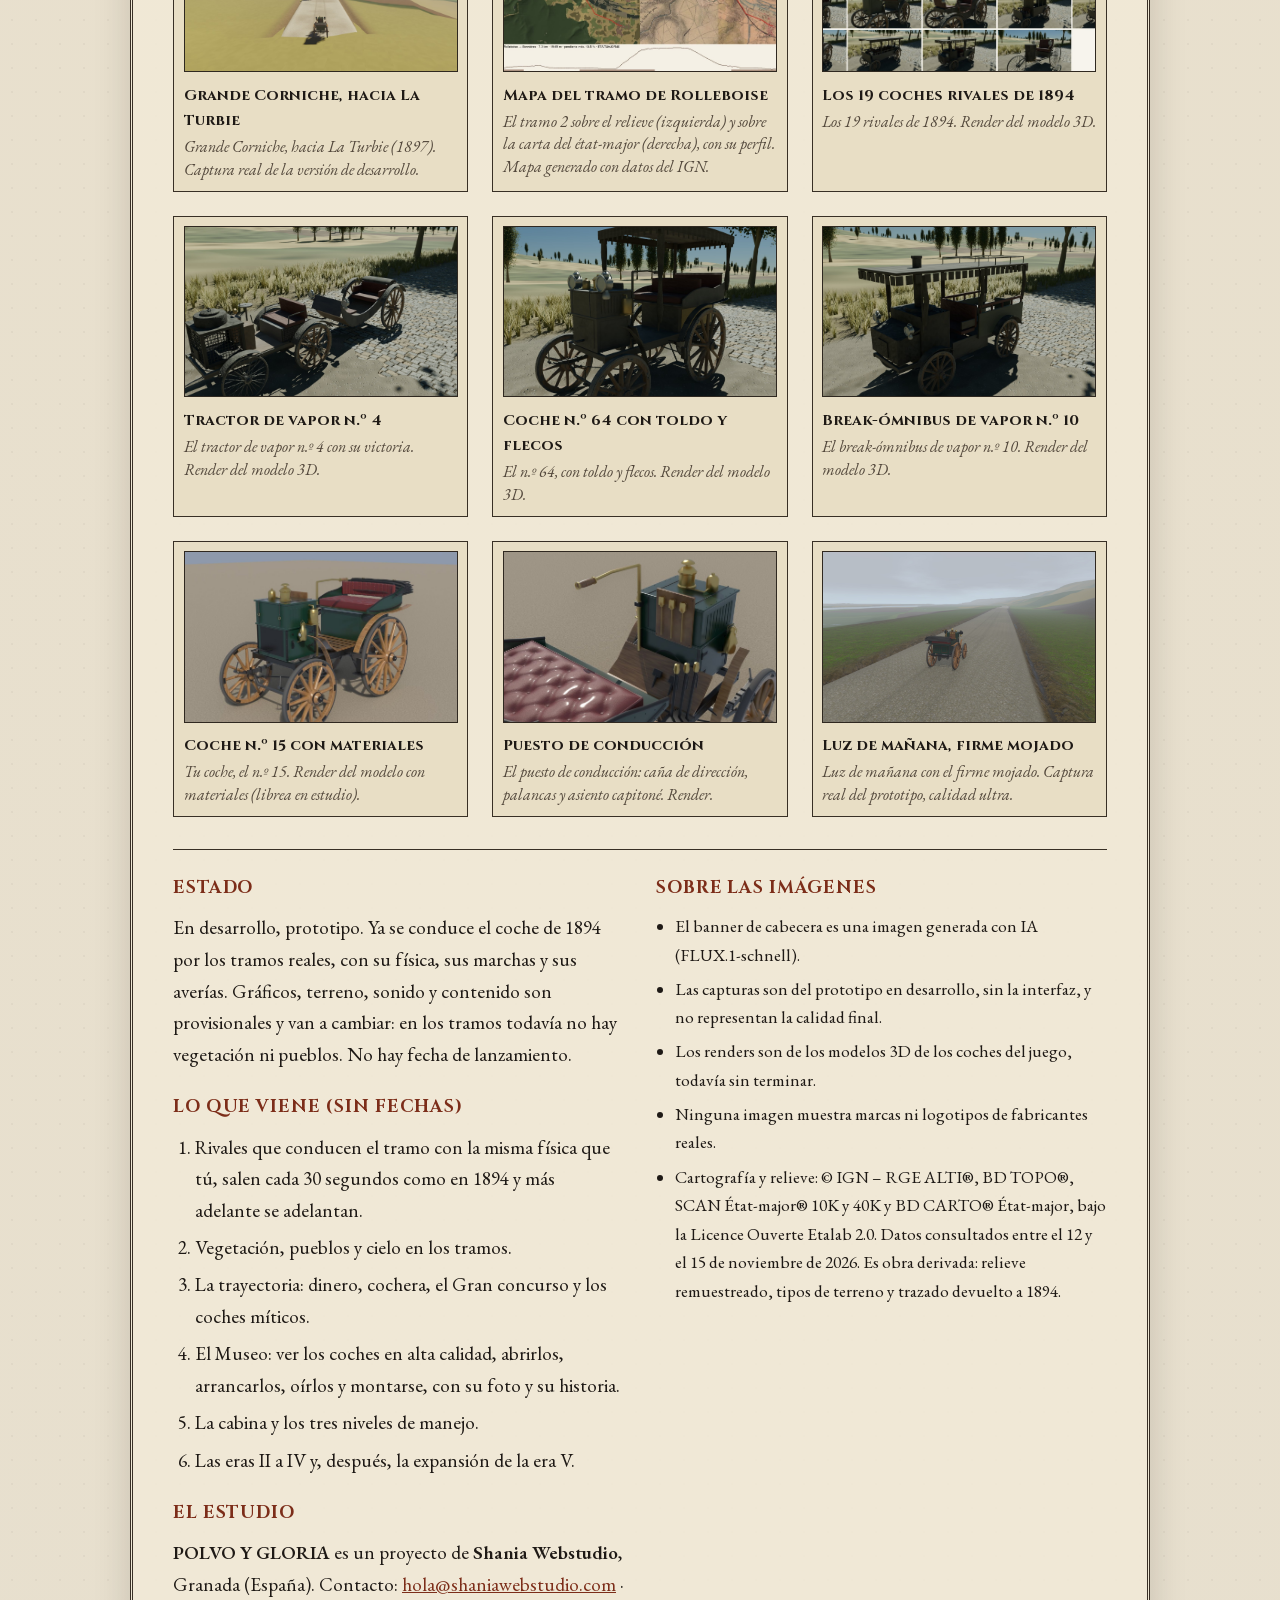
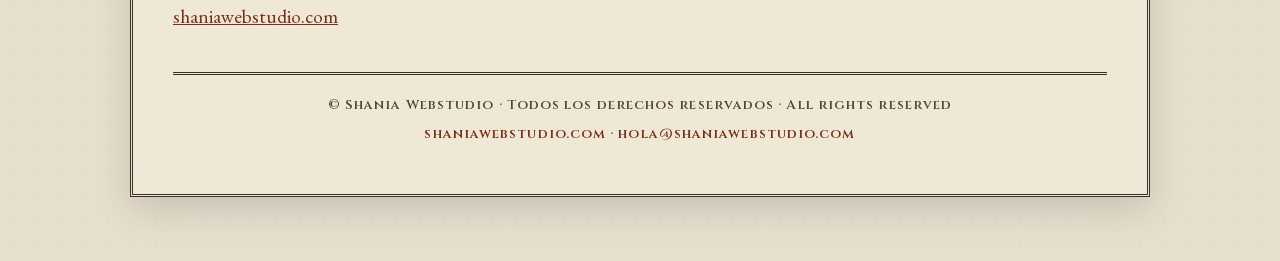
==== commit 9686eaeb: "Escaparate: descripción completa del juego y galería de 12 imágenes, en español e inglés (L-8288) Co" ====
--- a/index.html
+++ b/index.html
@@ -7,11 +7,20 @@
   <meta name="description" content="Simulador de carreras históricas en carretera abierta, de 1894 a 1970. Un juego de Shania Webstudio hecho con Godot.">
   <meta property="og:title" content="POLVO Y GLORIA">
   <meta property="og:description" content="Carreras históricas en carretera abierta, de 1894 a 1970. Un juego de Shania Webstudio.">
-  <meta property="og:image" content="banner.jpg">
+  <meta property="og:image" content="https://lv-webstudio.github.io/polvo-y-gloria-escaparate/banner.jpg">
+  <meta property="og:image:alt" content="POLVO Y GLORIA, carreras históricas en carretera abierta">
+  <link rel="canonical" href="https://lv-webstudio.github.io/polvo-y-gloria-escaparate/">
+  <link rel="alternate" hreflang="es" href="https://lv-webstudio.github.io/polvo-y-gloria-escaparate/">
+  <link rel="alternate" hreflang="en" href="https://lv-webstudio.github.io/polvo-y-gloria-escaparate/en/">
+  <link rel="alternate" hreflang="x-default" href="https://lv-webstudio.github.io/polvo-y-gloria-escaparate/">
+  <meta property="og:type" content="website">
+  <meta property="og:url" content="https://lv-webstudio.github.io/polvo-y-gloria-escaparate/">
+  <meta property="og:locale" content="es_ES">
+  <meta name="twitter:card" content="summary_large_image">
+  <script type="application/ld+json">{"@context": "https://schema.org", "@type": "VideoGame", "name": "POLVO Y GLORIA", "url": "https://lv-webstudio.github.io/polvo-y-gloria-escaparate/", "description": "Simulador de carreras históricas en carretera abierta, de 1894 a 1970. En desarrollo.", "inLanguage": "es", "genre": ["Racing", "Simulation"], "gamePlatform": "PC", "image": "https://lv-webstudio.github.io/polvo-y-gloria-escaparate/banner.jpg", "author": {"@type": "Organization", "name": "Shania Webstudio", "url": "https://shaniawebstudio.com"}, "publisher": {"@type": "Organization", "name": "Shania Webstudio", "url": "https://shaniawebstudio.com"}}</script>
   <link rel="icon" href="logo-cuadrado.png">
   <!-- Fuentes alojadas en el propio repo (sin peticiones a terceros) -->
   <link rel="stylesheet" href="fuentes.css">
-  <link rel="alternate" hreflang="en" href="en/">
   <style>
     :root {
       --bg-paper: #f2ead8;
@@ -334,6 +343,9 @@
       .masthead-top { flex-direction: column; gap: 0.3rem; text-align: center; }
       .era-years { white-space: normal; }
     }
+    .prose p { margin: 0 0 1rem; }
+    .prose ul, .info-block ol { margin: 0 0 1rem 1.4rem; }
+    .prose li, .info-block ol li { margin-bottom: 0.35rem; }
   </style>
 </head>
 <body>
@@ -363,7 +375,7 @@
       <p>Es un juego de <strong>Shania Webstudio</strong>, hecho con el motor <strong>Godot</strong>, con un listón alto: acabado visual de gama alta e hiperrealista en un ámbito acotado, con pocas carreras y pocos coches, pero con mucha profundidad.</p>
     </section>
 
-    <div class="ornament-divider"><span>Las eras</span></div>
+    <div class="ornament-divider"><span>Las épocas y la progresión</span></div>
 
     <section>
       <div class="table-wrapper">
@@ -384,39 +396,110 @@
           </tbody>
         </table>
       </div>
-      <p class="table-note">Las cuatro primeras eras forman el juego; la quinta está prevista como expansión.</p>
-    </section>
-
-    <div class="ornament-divider"><span>Lo que lo hace distinto</span></div>
+      <p class="table-note">Las cuatro primeras eras forman el juego; la quinta está prevista como expansión. Ahora se trabaja en la era I.</p>
+      <div class="prose">
+        <p><strong>Cómo se avanza</strong> (diseño aprobado, todavía no está en el prototipo):</p>
+        <ul>
+          <li>Empiezas con un coche de 1894, el n.º 15, y poco dinero, en francos oro de 1894. El dinero se gana conduciendo.</li>
+          <li>Los coches se dividen en clases como en 1894: gasolina ligera, gasolina de turismo y vapor. Cada clase tiene su podio y sus premios, además de la clasificación general. Los coches de vapor llegan después de los de gasolina.</li>
+          <li>Con lo que ganas compras otros coches de la época. En carrera libre se pueden conducir todos desde el principio.</li>
+          <li>El Gran concurso encadena los tres tramos reales de París-Ruan, con los premios de 1894.</li>
+          <li>Cada campeonato entrega un coche mítico.</li>
+          <li>Los rivales tienen cuatro niveles: Aficionado, Concursante, Constructor y Maestro.</li>
+        </ul>
+      </div>
+    </section>
+
+    <div class="ornament-divider"><span>La primera carrera: París-Ruan, 1894</span></div>
+
+    <section>
+      <div class="prose">
+        <p>El 22 de julio de 1894 se corrió el concurso de coches sin caballos de París a Ruan: 126 km, 102 inscritos, 21 coches en la final y 17 llegados a Ruan. El reglamento exigía una media de 12,5 km/h. En el juego, la carrera se corre en tres tramos de la carretera real:</p>
+      </div>
+      <div class="table-wrapper">
+        <table>
+          <thead><tr><th>Tramo</th><th>Recorrido</th><th style="text-align: right;">Largo · pendiente máx.</th></tr></thead>
+          <tbody>
+            <tr><td class="era-num">1</td><td>Triel → Vaux → Meulan</td><td class="era-years">10,1 km · 12,8 %</td></tr>
+            <tr><td class="era-num">2</td><td>Rosny → Rolleboise → Bonnières</td><td class="era-years">7,3 km · 10,5 %</td></tr>
+            <tr><td class="era-num">3</td><td>Gaillon → Sainte-Barbe → Vieux-Villez → Heudebouville → Saint-Pierre-du-Vauvray</td><td class="era-years">13,2 km · 15,0 %</td></tr>
+          </tbody>
+        </table>
+      </div>
+      <p class="table-note">Las otras carreras de la era I. En la versión de desarrollo ya se pueden elegir en el menú, en pruebas:</p>
+      <div class="table-wrapper">
+        <table>
+          <thead><tr><th>Carrera</th><th>Tramo</th><th style="text-align: right;">Largo · pendiente máx.</th></tr></thead>
+          <tbody>
+            <tr><td>París-Burdeos 1895</td><td>Versalles → Châteaufort → Saint-Rémy-lès-Chevreuse</td><td class="era-years">16,0 km · 15,0 %</td></tr>
+            <tr><td>París-Marsella 1896</td><td>Champs-sur-Yonne → Vincelles → Cravant</td><td class="era-years">11,1 km · 10,3 %</td></tr>
+            <tr><td>Marsella-Niza-La Turbie 1897</td><td>Grande Corniche: col de Villefranche → col d'Èze → La Turbie</td><td class="era-years">9,5 km · 15,0 %</td></tr>
+            <tr><td>París-Dieppe 1897</td><td>Éragny → Pontoise → Ennery</td><td class="era-years">7,2 km · 15,0 %</td></tr>
+            <tr><td>París-Trouville 1897</td><td>Bajada de La Rivière-Thibouville</td><td class="era-years">13,4 km · 14,0 %</td></tr>
+            <tr><td>Vuelta de 1899</td><td>Orgeval → Chambourcy → Saint-Germain (route des Quarante-Sous)</td><td class="era-years">6,2 km · 10,5 %</td></tr>
+            <tr><td>París-Berlín 1901</td><td>Douzy → Sachy → Carignan</td><td class="era-years">11,0 km · 6,7 %</td></tr>
+            <tr><td>París-Madrid 1903</td><td>Châteaudun → Cloyes</td><td class="era-years">9,1 km · 8,4 %</td></tr>
+          </tbody>
+        </table>
+      </div>
+      <p class="table-note">Las pendientes de la carretera se limitan al 15 %, porque el relieve de 10 m mete los taludes en las carreteras de ladera.</p>
+    </section>
+
+    <div class="ornament-divider"><span>Los coches de 1894</span></div>
 
     <section class="features-grid">
       <article class="feature-card">
-        <h3>Carretera abierta</h3>
-        <p>Se corre por carreteras y circuitos de carretera, cerrados para la carrera, como se hacía entonces. Los primeros tramos son los de la carretera real de París a Ruan de 1894, a escala 1:1 y con el relieve del terreno.</p>
-      </article>
+        <h3>Tu coche: el n.º 15</h3>
+        <p>Biplaza de motor delantero, sin acelerador: el motor va a régimen fijo. Tiene tres marchas, una cadena al eje trasero y caña de dirección, y llanta de hierro o de goma maciza, a elegir. Su peso y su potencia en la simulación son provisionales, sacados de las fuentes de la época, y se ajustarán si aparecen datos mejores.</p>
+      </article>
+      <article class="feature-card">
+        <h3>Los 19 rivales de París-Ruan</h3>
+        <p>Cada uno está modelado a partir de los grabados y las fotos de la prueba, con el dorsal que llevó en 1894. Están inspirados en los coches de la prueba, sin nombres de marca. En la versión de desarrollo esperan en la parrilla de salida; que conduzcan en el tramo es el siguiente paso.</p>
+      </article>
+      <article class="feature-card feature-wide">
+        <h3>La parrilla</h3>
+        <p>N.º 4, tractor de vapor con victoria · biplaza (27), break (31), fiacre (30), phaéton (65) y dos vis-à-vis (28 y 42), sobre bastidor de tubo con motor trasero · dos-à-dos (13), cuatro plazas de nuevo tipo (14), biplaza con volante (24), cuatro plazas con toldo y flecos (64) y cuatro plazas de motor delantero (7) · victoria de motor trasero (85) · ómnibus cerrado de 6 plazas (18), furgón de reparto (19), coche ligero calentado al petróleo (44) y breack de 9 plazas (60) · break-ómnibus de vapor (10) · triciclo (61).</p>
+      </article>
+    </section>
+
+    <div class="ornament-divider"><span>Conducción y simulación</span></div>
+
+    <section class="features-grid">
       <article class="feature-card">
         <h3>Física de coches de época</h3>
-        <p>Cada coche se simula con sus datos: peso, motor, marchas, embrague, frenos, tipo de llanta y firme. El coche de 1894 va a régimen fijo y con tres marchas, y una cuesta puede ser más que suficiente para pararlo.</p>
+        <p>Simulación propia de cada coche: motor a régimen fijo, embrague que patina, tres marchas, inversor (adelante, punto muerto y atrás), caña de dirección y freno.</p>
+      </article>
+      <article class="feature-card">
+        <h3>El firme</h3>
+        <p>Adoquín, macadán bueno y camino malo, con sus baches. Cada uno se nota en el agarre y en las sacudidas.</p>
+      </article>
+      <article class="feature-card">
+        <h3>Manivela y quemador</h3>
+        <p>El motor se arranca con manivela. Si sale con mala marcha o de golpe, da tirones y puede apagar el quemador, que se vuelve a encender con el coche parado.</p>
       </article>
       <article class="feature-card">
         <h3>Daños y averías</h3>
-        <p>Ruedas que se rompen, ballestas que ceden, quemadores que se apagan. Hay que reparar por el camino.</p>
-      </article>
-      <article class="feature-card">
-        <h3>Consumo</h3>
-        <p>Gasolina y agua se gastan por el camino (el coche de 1894 pierde agua cada hora) y hay que contar con ello.</p>
-      </article>
-      <article class="feature-card">
-        <h3>Rivales con la misma física</h3>
-        <p>Los rivales conducen con las mismas reglas que tú, sin trampas: su dificultad sale de cómo conducen y de cómo cuidan la mecánica, no de ventajas ocultas.</p>
-      </article>
-      <article class="feature-card">
-        <h3>Cabina y niveles de manejo (en diseño)</h3>
-        <p>Una vista desde el asiento con los mandos de verdad, y tres niveles de manejo, desde la experiencia de época completa hasta una asistida, sin tocar la física.</p>
-      </article>
+        <p>Ruedas que se rompen y se cambian por el camino, ballestas que ceden, y el motor que se cala si no se cuida el embrague.</p>
+      </article>
+      <article class="feature-card">
+        <h3>Mandos</h3>
+        <p>Teclado o mando. El menú tiene una guía, «Cómo se conduce».</p>
+      </article>
+    </section>
+
+    <div class="ornament-divider"><span>Mapas reales: la cuesta de Rolleboise</span></div>
+
+    <section class="prose">
+      <p>Los tramos salen de los datos abiertos del IGN de Francia: el relieve real a 10 m, el eje de la antigua carretera nacional (que hoy lleva otro número) y las cartas del état-major de 1820-1866, de las que salen los pueblos, el agua y el bosque de la época. El generador convierte la carretera de 2026 en la de 1894.</p>
+      <p>En el tramo 2, entre Rosny y Bonnières, las travesías de Rolleboise y Bonnières son de <strong>adoquín</strong>. La cuesta de Rolleboise, con rampas del 5 al 7 %, es de <strong>macadán</strong>. El tipo de firme está deducido de la práctica de la época, no documentado tramo a tramo.</p>
+    </section>
+
+    <div class="ornament-divider"><span>Rigor histórico</span></div>
+
+    <section class="features-grid">
       <article class="feature-card feature-wide">
-        <h3>Rigor histórico</h3>
-        <p>Coches, carreteras y pruebas documentados con fuentes, de época siempre que se puede. Los coches están inspirados en modelos reales, con nombres y detalles propios y sin marcas, y las piezas del taller son solo las que existían en cada época.</p>
+        <h3>Con fuentes de la época</h3>
+        <p>Coches, carreteras y pruebas documentados con fuentes de la época siempre que se puede: revistas y periódicos de 1894, grabados y fotos de la prueba, y las cartas del état-major. Los coches están inspirados en modelos reales, con nombres y detalles propios y sin marcas. En el taller solo hay las piezas que existían en cada época. Lo que las fuentes no dicen se marca como estimación, en los datos y en la pantalla del prototipo.</p>
       </article>
       <article class="feature-card memory-box">
         <h3>Las carreras de la memoria</h3>
@@ -424,86 +507,119 @@
       </article>
     </section>
 
-    <div class="ornament-divider"><span>Galería del prototipo</span></div>
+    <div class="ornament-divider"><span>Tecnología</span></div>
+
+    <section class="features-grid">
+      <article class="feature-card">
+        <h3>Godot 4.7</h3>
+        <p>Con .NET: la simulación del coche está en C# y el juego, en GDScript.</p>
+      </article>
+      <article class="feature-card">
+        <h3>Blender por código</h3>
+        <p>Cada coche se construye con un guion de Python (bastidor, ruedas, ballestas, faroles, bancos), con materiales, niveles de detalle y colisiones.</p>
+      </article>
+      <article class="feature-card">
+        <h3>Mapas por código</h3>
+        <p>Un generador en Python lee los datos del IGN y saca el relieve, los tipos de terreno y el eje de cada tramo.</p>
+      </article>
+      <article class="feature-card feature-wide">
+        <h3>Pruebas automáticas</h3>
+        <p>Comprueban en cada cambio que la simulación da lo mismo dentro y fuera de Godot, además de los menús, los mandos, el firme y las averías.</p>
+      </article>
+    </section>
+
+    <div class="ornament-divider"><span>Galería</span></div>
 
     <section class="gallery-grid">
       <figure class="gallery-item gallery-zoom" tabindex="0">
-        <img src="fotos/01-prototipo-n15-en-el-tramo-real.jpg" alt="Prototipo: el coche n.º 15 de 1894 en un tramo real (terreno y firme provisionales)." loading="lazy">
-        <div class="gallery-title">Coche de 1894 en un tramo real</div>
-        <figcaption class="gallery-caption">Prototipo: el coche n.º 15 de 1894 en un tramo real (terreno y firme provisionales).</figcaption>
-      </figure>
-      <figure class="gallery-item gallery-zoom" tabindex="0">
-        <img src="fotos/02-coche-n15-render-con-materiales.jpg" alt="Coche n.º 15 de 1894: render del modelo con materiales (librea en estudio)." loading="lazy">
-        <div class="gallery-title">Render del coche de 1894 con materiales</div>
-        <figcaption class="gallery-caption">Coche n.º 15 de 1894: render del modelo con materiales (librea en estudio).</figcaption>
-      </figure>
-      <figure class="gallery-item gallery-zoom" tabindex="0">
-        <img src="fotos/03-coche-n15-puesto-de-conduccion.jpg" alt="El puesto de conducción: caña de dirección, palancas y asiento capitoné." loading="lazy">
+        <img src="fotos/10-rolleboise-travesia-de-adoquin.jpg" alt="El coche n.º 15 en la travesía de adoquín de Rolleboise" loading="lazy">
+        <div class="gallery-title">El coche n.º 15 en la travesía de adoquín de Rolleboise</div>
+        <figcaption class="gallery-caption">Travesía de adoquín de Rolleboise (tramo 2). Captura real de la versión de desarrollo; terreno provisional, sin vegetación.</figcaption>
+      </figure>
+      <figure class="gallery-item gallery-zoom" tabindex="0">
+        <img src="fotos/11-rolleboise-cuesta-de-macadan.jpg" alt="La cuesta de macadán de Rolleboise" loading="lazy">
+        <div class="gallery-title">La cuesta de macadán de Rolleboise</div>
+        <figcaption class="gallery-caption">La cuesta de macadán de Rolleboise. Captura real de la versión de desarrollo.</figcaption>
+      </figure>
+      <figure class="gallery-item gallery-zoom" tabindex="0">
+        <img src="fotos/12-salida-con-los-19-rivales.jpg" alt="Salida con los 19 rivales en la parrilla" loading="lazy">
+        <div class="gallery-title">Salida con los 19 rivales en la parrilla</div>
+        <figcaption class="gallery-caption">La salida, con los 19 rivales en la parrilla. Captura real de la versión de desarrollo.</figcaption>
+      </figure>
+      <figure class="gallery-item gallery-zoom" tabindex="0">
+        <img src="fotos/13-grande-corniche-la-turbie.jpg" alt="Grande Corniche, hacia La Turbie" loading="lazy">
+        <div class="gallery-title">Grande Corniche, hacia La Turbie</div>
+        <figcaption class="gallery-caption">Grande Corniche, hacia La Turbie (1897). Captura real de la versión de desarrollo.</figcaption>
+      </figure>
+      <figure class="gallery-item gallery-zoom" tabindex="0">
+        <img src="fotos/14-mapa-tramo-rolleboise.jpg" alt="Mapa del tramo de Rolleboise" loading="lazy">
+        <div class="gallery-title">Mapa del tramo de Rolleboise</div>
+        <figcaption class="gallery-caption">El tramo 2 sobre el relieve (izquierda) y sobre la carta del état-major (derecha), con su perfil. Mapa generado con datos del IGN.</figcaption>
+      </figure>
+      <figure class="gallery-item gallery-zoom" tabindex="0">
+        <img src="fotos/15-los-19-coches-render.jpg" alt="Los 19 coches rivales de 1894" loading="lazy">
+        <div class="gallery-title">Los 19 coches rivales de 1894</div>
+        <figcaption class="gallery-caption">Los 19 rivales de 1894. Render del modelo 3D.</figcaption>
+      </figure>
+      <figure class="gallery-item gallery-zoom" tabindex="0">
+        <img src="fotos/16-tractor-de-vapor-n4-render.jpg" alt="Tractor de vapor n.º 4" loading="lazy">
+        <div class="gallery-title">Tractor de vapor n.º 4</div>
+        <figcaption class="gallery-caption">El tractor de vapor n.º 4 con su victoria. Render del modelo 3D.</figcaption>
+      </figure>
+      <figure class="gallery-item gallery-zoom" tabindex="0">
+        <img src="fotos/17-coche-con-toldo-n64-render.jpg" alt="Coche n.º 64 con toldo y flecos" loading="lazy">
+        <div class="gallery-title">Coche n.º 64 con toldo y flecos</div>
+        <figcaption class="gallery-caption">El n.º 64, con toldo y flecos. Render del modelo 3D.</figcaption>
+      </figure>
+      <figure class="gallery-item gallery-zoom" tabindex="0">
+        <img src="fotos/18-break-omnibus-de-vapor-n10-render.jpg" alt="Break-ómnibus de vapor n.º 10" loading="lazy">
+        <div class="gallery-title">Break-ómnibus de vapor n.º 10</div>
+        <figcaption class="gallery-caption">El break-ómnibus de vapor n.º 10. Render del modelo 3D.</figcaption>
+      </figure>
+      <figure class="gallery-item gallery-zoom" tabindex="0">
+        <img src="fotos/02-coche-n15-render-con-materiales.jpg" alt="Coche n.º 15 con materiales" loading="lazy">
+        <div class="gallery-title">Coche n.º 15 con materiales</div>
+        <figcaption class="gallery-caption">Tu coche, el n.º 15. Render del modelo con materiales (librea en estudio).</figcaption>
+      </figure>
+      <figure class="gallery-item gallery-zoom" tabindex="0">
+        <img src="fotos/03-coche-n15-puesto-de-conduccion.jpg" alt="Puesto de conducción" loading="lazy">
         <div class="gallery-title">Puesto de conducción</div>
-        <figcaption class="gallery-caption">El puesto de conducción: caña de dirección, palancas y asiento capitoné.</figcaption>
-      </figure>
-      <figure class="gallery-item gallery-zoom" tabindex="0">
-        <img src="fotos/04-coche-n15-modelo-de-alta-en-gris.jpg" alt="El modelo de alta definición, en gris, con sus piezas mecánicas." loading="lazy">
-        <div class="gallery-title">Modelo en gris</div>
-        <figcaption class="gallery-caption">El modelo de alta definición, en gris, con sus piezas mecánicas.</figcaption>
-      </figure>
-      <figure class="gallery-item gallery-zoom" tabindex="0">
-        <img src="fotos/05-prototipo-averias-rueda-rota.jpg" alt="Prototipo: una rueda rota en la pista de pruebas." loading="lazy">
-        <div class="gallery-title">Avería: rueda rota</div>
-        <figcaption class="gallery-caption">Prototipo: una rueda rota en la pista de pruebas.</figcaption>
-      </figure>
-    </section>
-
-    <div class="ornament-divider"><span>La luz del camino</span></div>
-
-    <p class="table-note">El mismo tramo real, con el coche andando a 26,8 km/h, a distintas horas y con el firme seco o mojado. Capturas del prototipo en calidad ultra (1920 × 1080).</p>
-
-    <section class="gallery-grid">
-      <figure class="gallery-item gallery-zoom" tabindex="0">
-        <img src="fotos/06-luz-manana-firme-mojado.jpg" alt="Prototipo: luz de mañana con el firme mojado en el tramo real." loading="lazy">
-        <div class="gallery-title">Mañana, firme mojado</div>
-        <figcaption class="gallery-caption">Prototipo: luz de mañana con el firme mojado (calidad ultra; terreno provisional).</figcaption>
-      </figure>
-      <figure class="gallery-item gallery-zoom" tabindex="0">
-        <img src="fotos/07-luz-atardecer-nublado-mojado.jpg" alt="Prototipo: atardecer nublado con el firme mojado." loading="lazy">
-        <div class="gallery-title">Atardecer nublado, firme mojado</div>
-        <figcaption class="gallery-caption">Prototipo: atardecer nublado con el firme mojado (calidad ultra; terreno provisional).</figcaption>
-      </figure>
-      <figure class="gallery-item gallery-zoom" tabindex="0">
-        <img src="fotos/08-luz-atardecer-despejado-mojado.jpg" alt="Prototipo: atardecer despejado con el firme mojado." loading="lazy">
-        <div class="gallery-title">Atardecer despejado, firme mojado</div>
-        <figcaption class="gallery-caption">Prototipo: atardecer despejado con el firme mojado (calidad ultra; terreno provisional).</figcaption>
-      </figure>
-      <figure class="gallery-item gallery-zoom" tabindex="0">
-        <img src="fotos/09-luz-puesta-de-sol-seco.jpg" alt="Prototipo: puesta de sol con el firme seco." loading="lazy">
-        <div class="gallery-title">Puesta de sol, firme seco</div>
-        <figcaption class="gallery-caption">Prototipo: puesta de sol con el firme seco (calidad ultra; terreno provisional).</figcaption>
+        <figcaption class="gallery-caption">El puesto de conducción: caña de dirección, palancas y asiento capitoné. Render.</figcaption>
+      </figure>
+      <figure class="gallery-item gallery-zoom" tabindex="0">
+        <img src="fotos/06-luz-manana-firme-mojado.jpg" alt="Luz de mañana, firme mojado" loading="lazy">
+        <div class="gallery-title">Luz de mañana, firme mojado</div>
+        <figcaption class="gallery-caption">Luz de mañana con el firme mojado. Captura real del prototipo, calidad ultra.</figcaption>
       </figure>
     </section>
 
     <section class="info-columns">
       <div class="info-block">
         <h3>Estado</h3>
-        <p>En desarrollo, prototipo. Ya se conduce el primer coche de 1894 sobre un tramo real, con su física, sus marchas y sus averías. Gráficos, terreno, sonido y contenido son provisionales y van a cambiar. No hay fecha de lanzamiento.</p>
-
+        <p>En desarrollo, prototipo. Ya se conduce el coche de 1894 por los tramos reales, con su física, sus marchas y sus averías. Gráficos, terreno, sonido y contenido son provisionales y van a cambiar: en los tramos todavía no hay vegetación ni pueblos. No hay fecha de lanzamiento.</p>
+        <h3 class="siguiente">Lo que viene (sin fechas)</h3>
+        <ol>
+          <li>Rivales que conducen el tramo con la misma física que tú, salen cada 30 segundos como en 1894 y más adelante se adelantan.</li>
+          <li>Vegetación, pueblos y cielo en los tramos.</li>
+          <li>La trayectoria: dinero, cochera, el Gran concurso y los coches míticos.</li>
+          <li>El Museo: ver los coches en alta calidad, abrirlos, arrancarlos, oírlos y montarse, con su foto y su historia.</li>
+          <li>La cabina y los tres niveles de manejo.</li>
+          <li>Las eras II a IV y, después, la expansión de la era V.</li>
+        </ol>
         <h3 class="siguiente">El estudio</h3>
-        <p><strong>POLVO Y GLORIA</strong> es un proyecto de <strong>Shania Webstudio</strong>. Contacto: <a href="mailto:hola@shaniawebstudio.com">hola@shaniawebstudio.com</a> · <a href="https://shaniawebstudio.com">shaniawebstudio.com</a></p>
+        <p><strong>POLVO Y GLORIA</strong> es un proyecto de <strong>Shania Webstudio</strong>, Granada (España). Contacto: <a href="mailto:hola@shaniawebstudio.com">hola@shaniawebstudio.com</a> · <a href="https://shaniawebstudio.com">shaniawebstudio.com</a></p>
       </div>
 
       <div class="info-block">
         <h3>Sobre las imágenes</h3>
         <ul>
           <li>El banner de cabecera es una imagen generada con IA (FLUX.1-schnell).</li>
-          <li>Las capturas son del prototipo en desarrollo y no representan la calidad final.</li>
-          <li>Los renders son del modelo 3D del coche del juego, todavía sin terminar.</li>
+          <li>Las capturas son del prototipo en desarrollo, sin la interfaz, y no representan la calidad final.</li>
+          <li>Los renders son de los modelos 3D de los coches del juego, todavía sin terminar.</li>
           <li>Ninguna imagen muestra marcas ni logotipos de fabricantes reales.</li>
+          <li>Cartografía y relieve: © IGN – RGE ALTI®, BD TOPO®, SCAN État-major® 10K y 40K y BD CARTO® État-major, bajo la Licence Ouverte Etalab 2.0. Datos consultados entre el 12 y el 15 de noviembre de 2026. Es obra derivada: relieve remuestreado, tipos de terreno y trazado devuelto a 1894.</li>
         </ul>
       </div>
-    </section>
-
-    <section class="english-digest" lang="en">
-      <h2>In English</h2>
-      <p><strong>POLVO Y GLORIA</strong> is a historical open-road racing game spanning 1894 to 1970, made by Shania Webstudio with the Godot engine. It covers five eras: I, 1894-1903; II, 1904-1914; III, 1919-1940; IV, 1947-1957; and V, 1958-1970, which is planned as an expansion. Races are held on real roads, with physics for each period car, damage and breakdowns, fuel and water consumption, and rivals that follow the same physics as the player. A cockpit view with three handling levels is being designed. Cars are inspired by real models but carry no real brands. Historic races that ended in tragedy unlock only after the game is completed and are treated with respect: the real accident is never recreated. The game is in development, at prototype stage, and has no release date. The banner is AI-generated; screenshots come from the prototype.</p>
     </section>
 
     <footer>
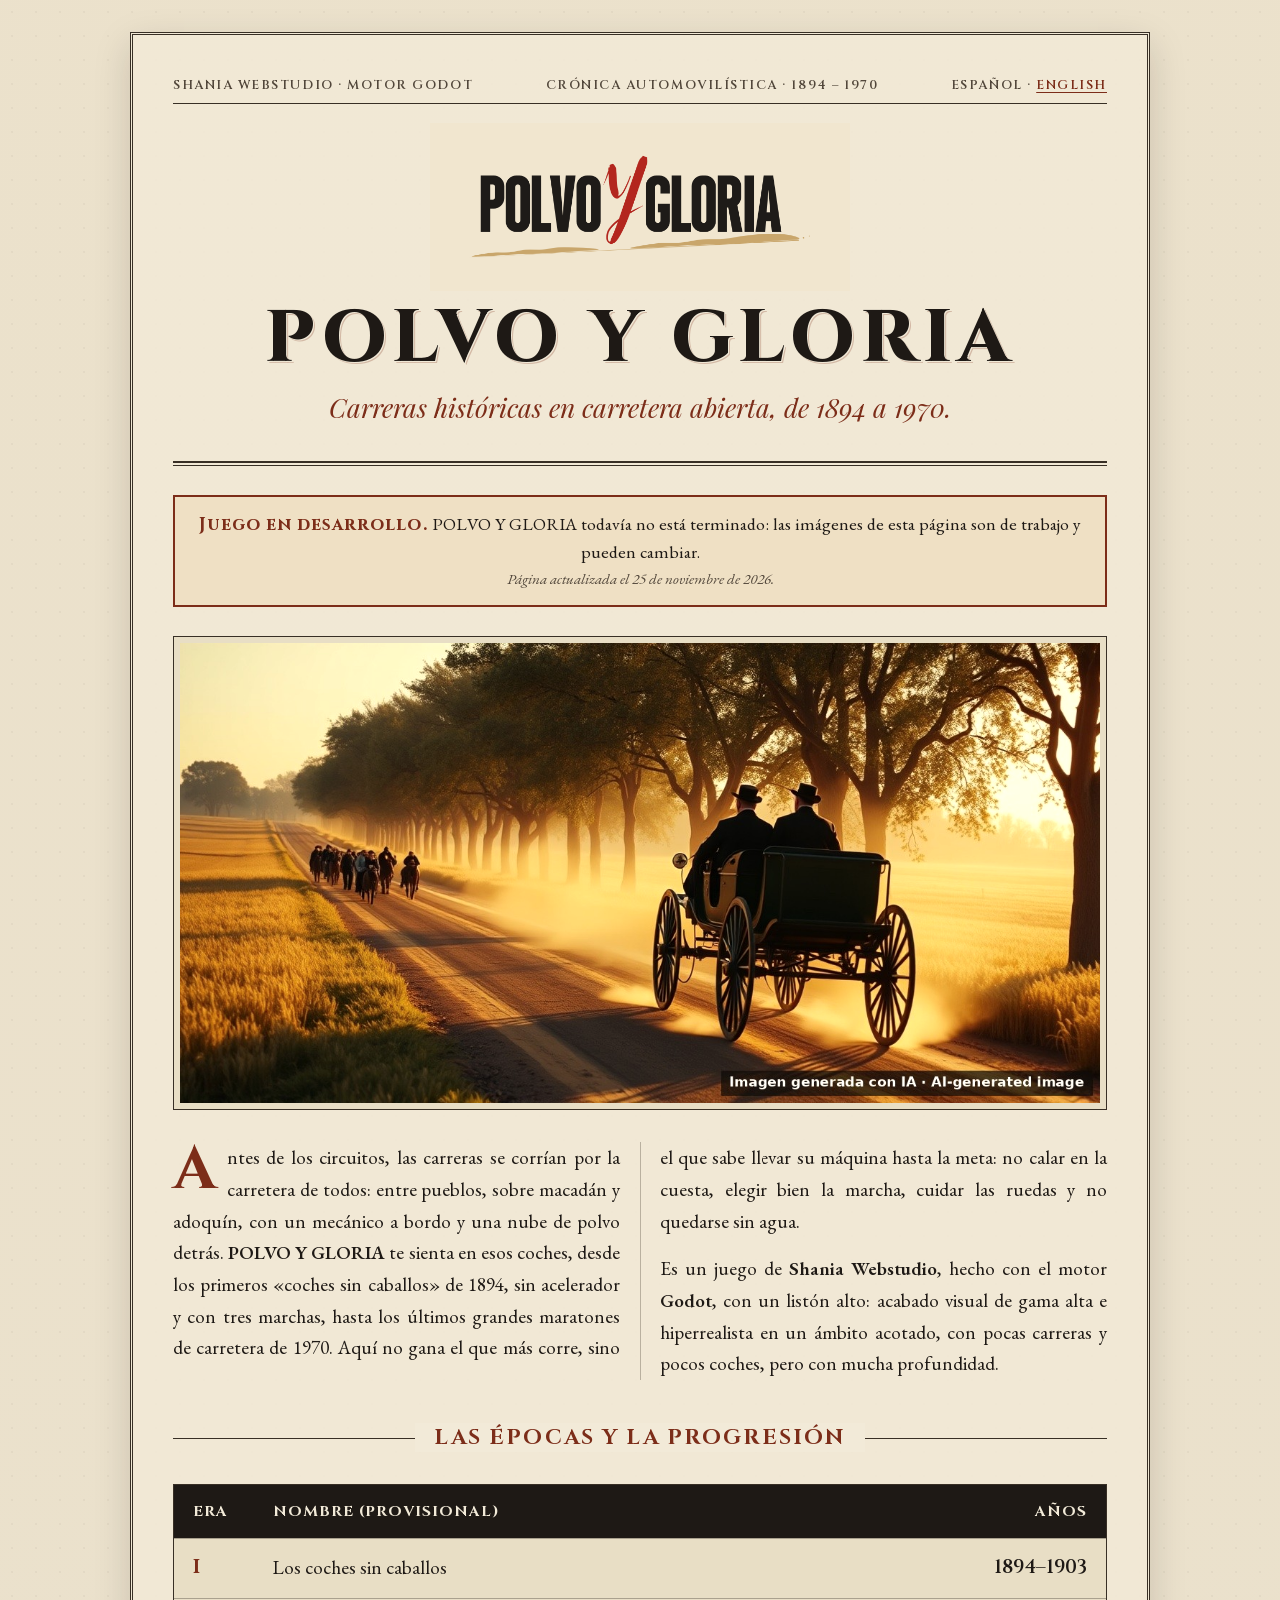
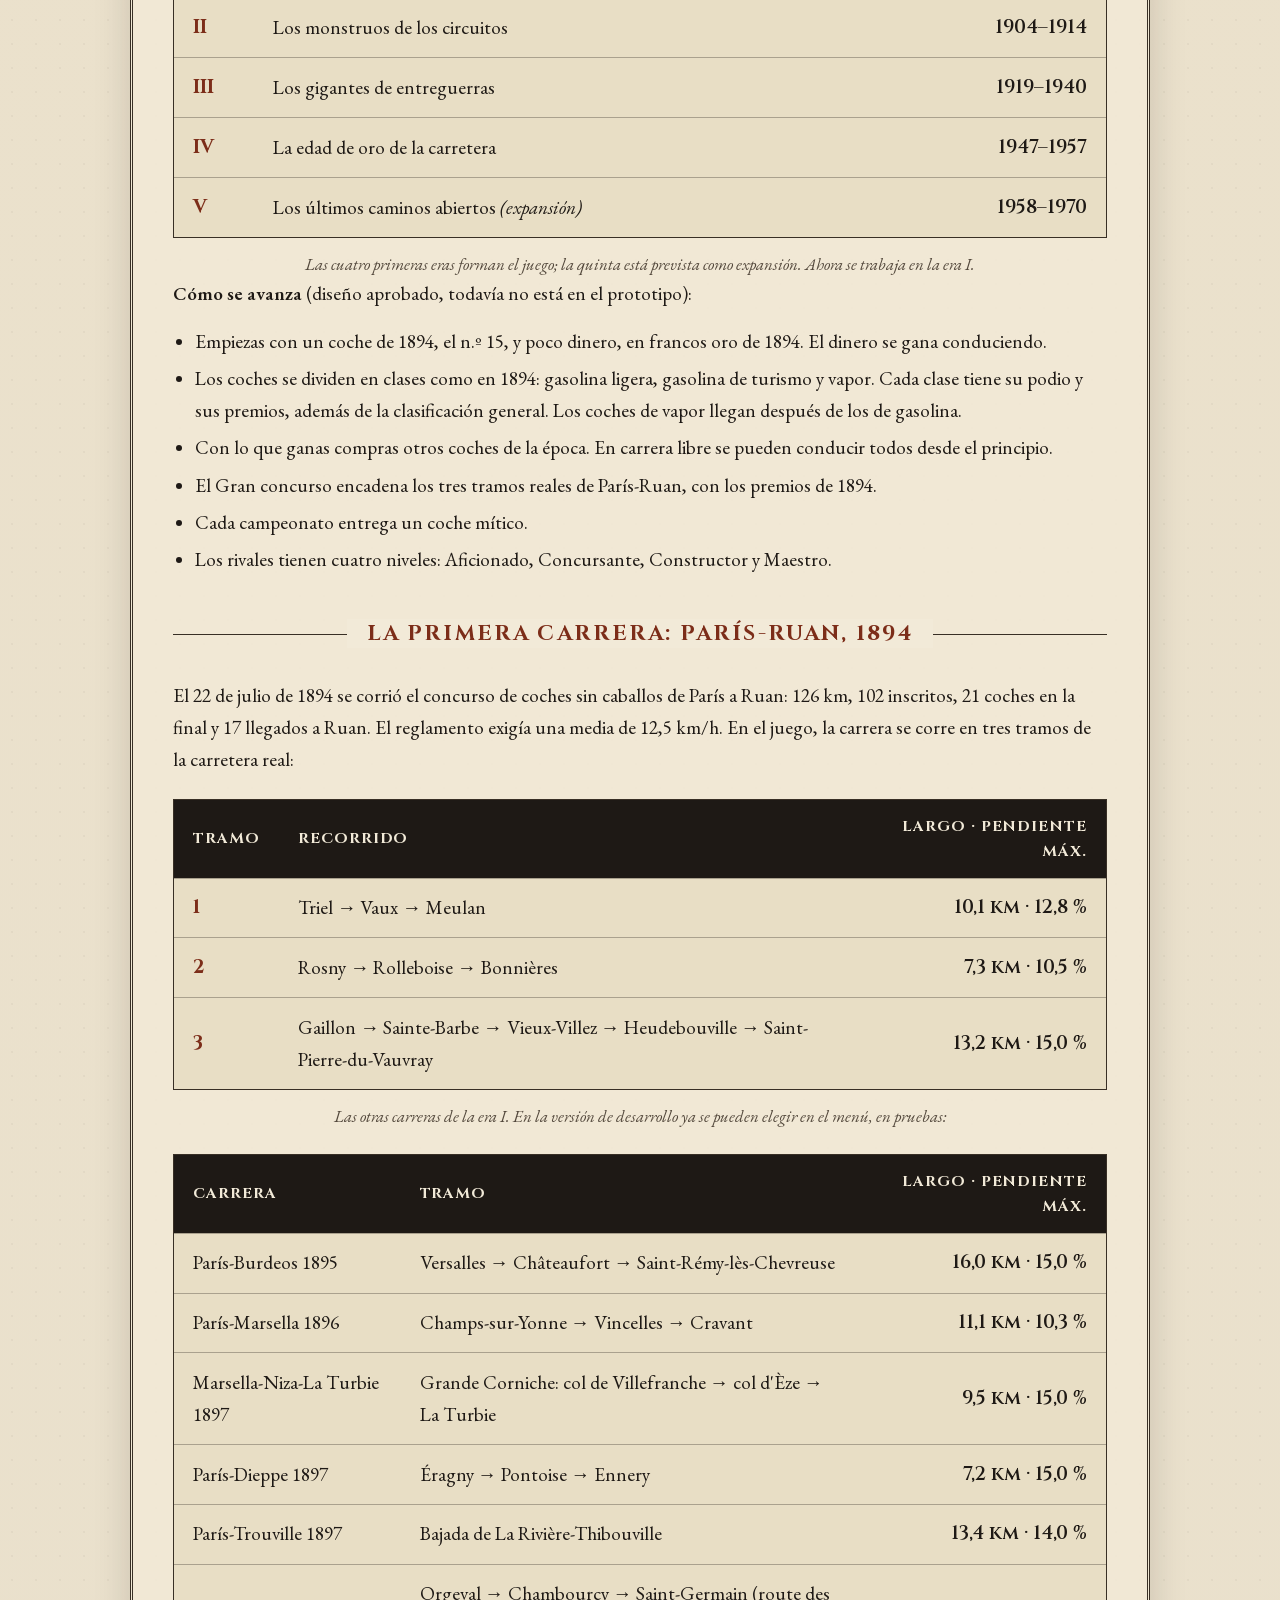
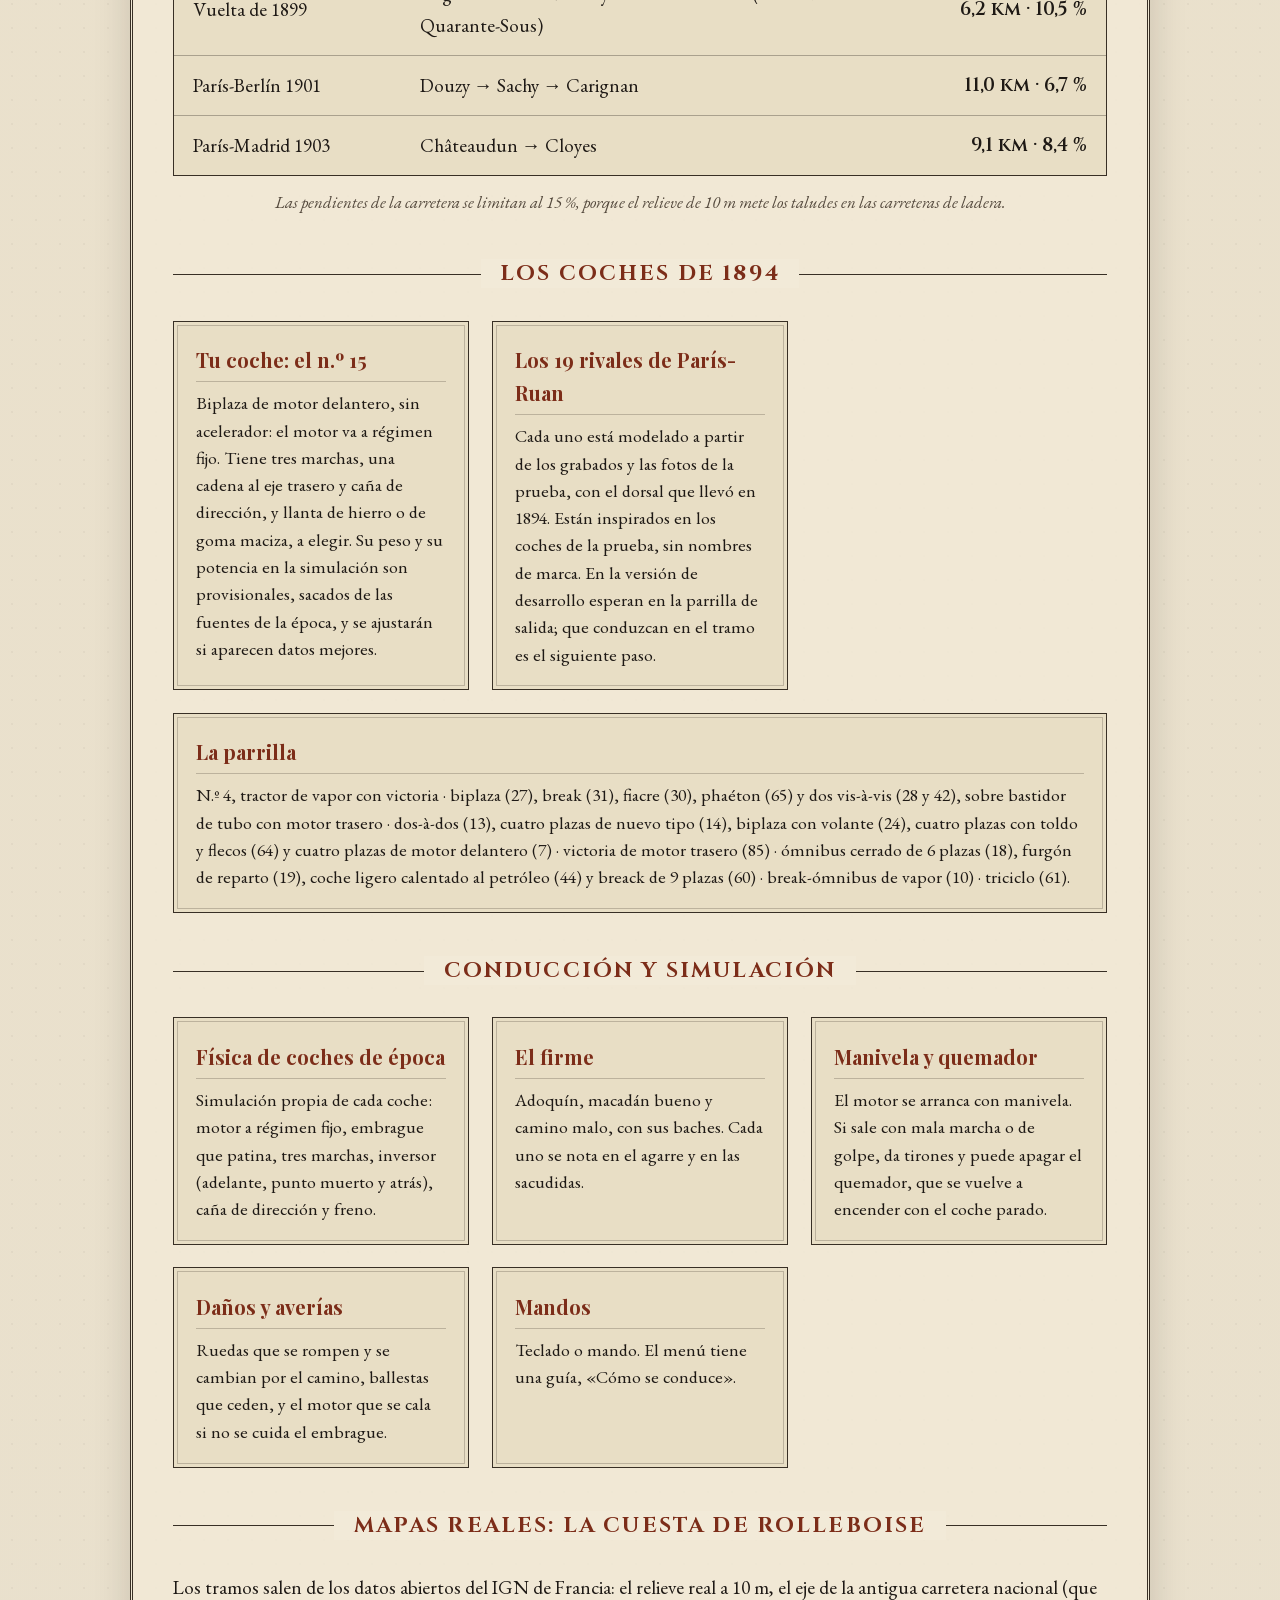
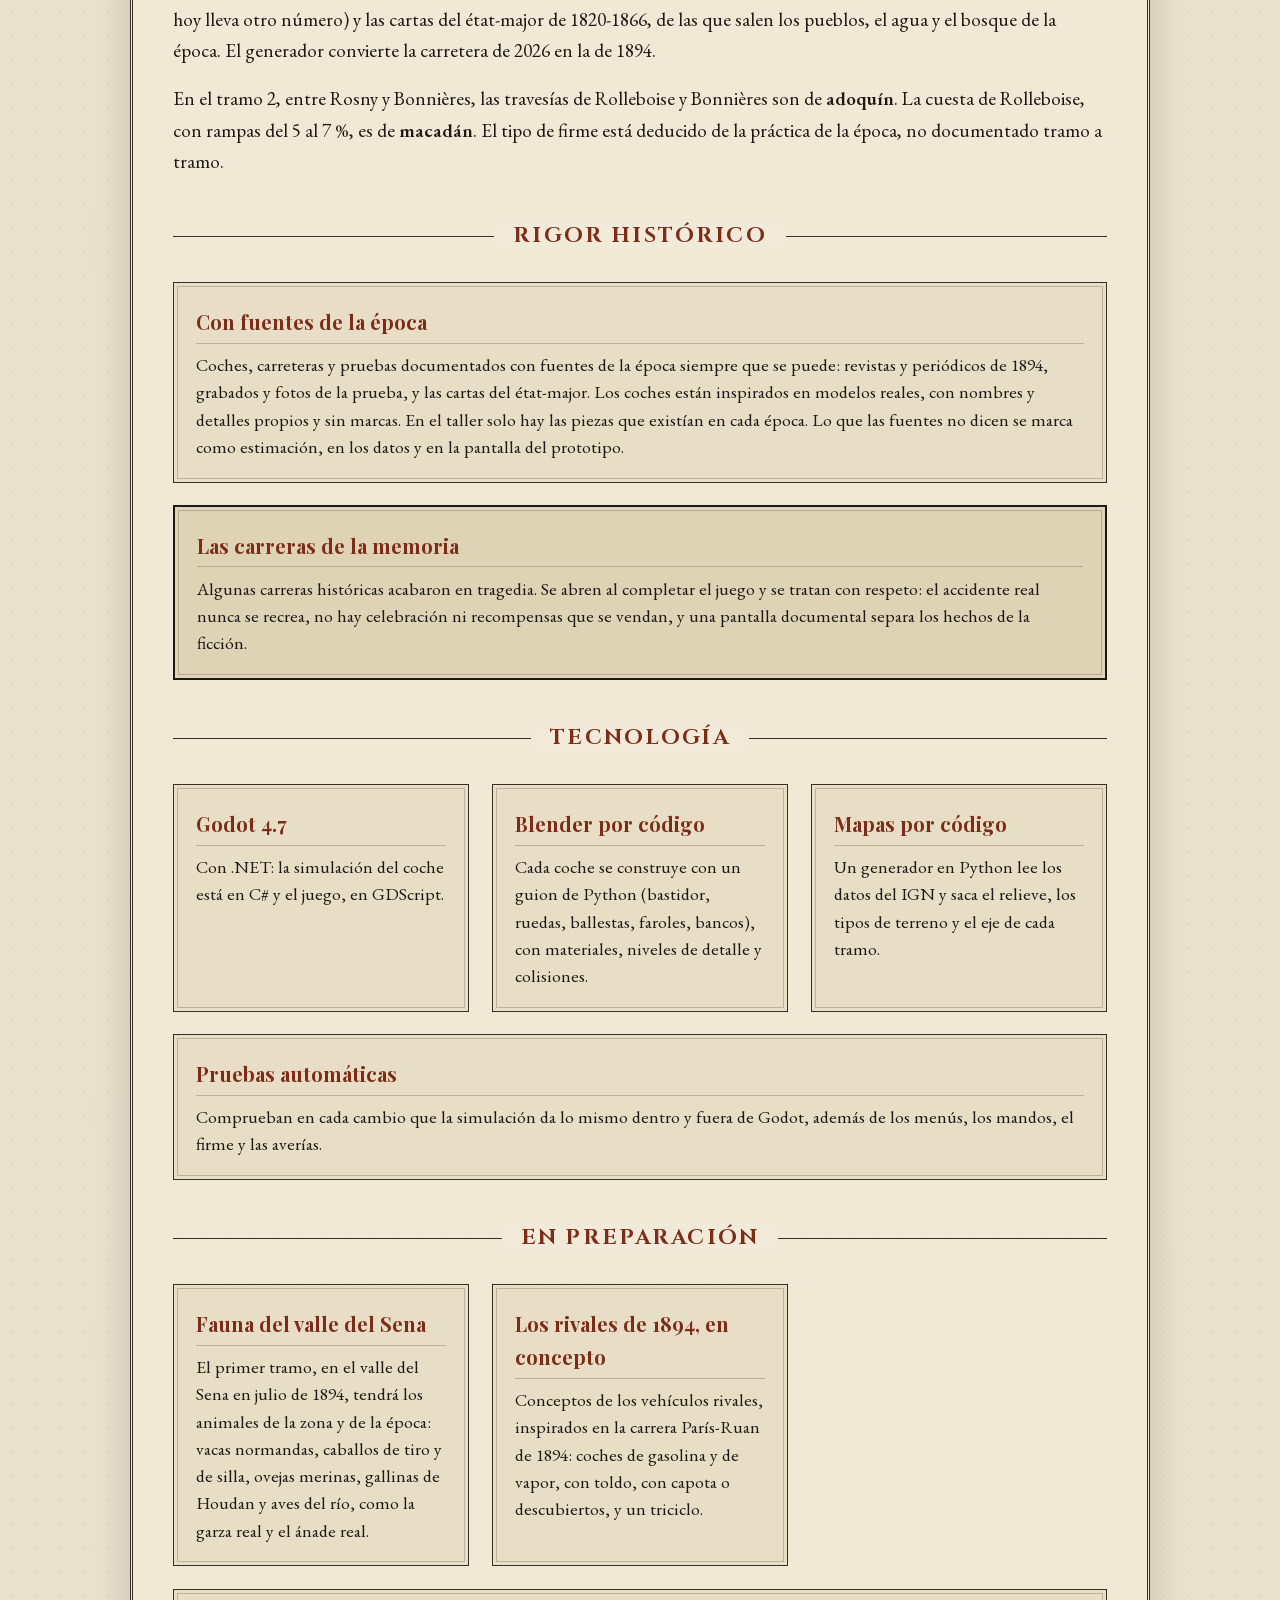
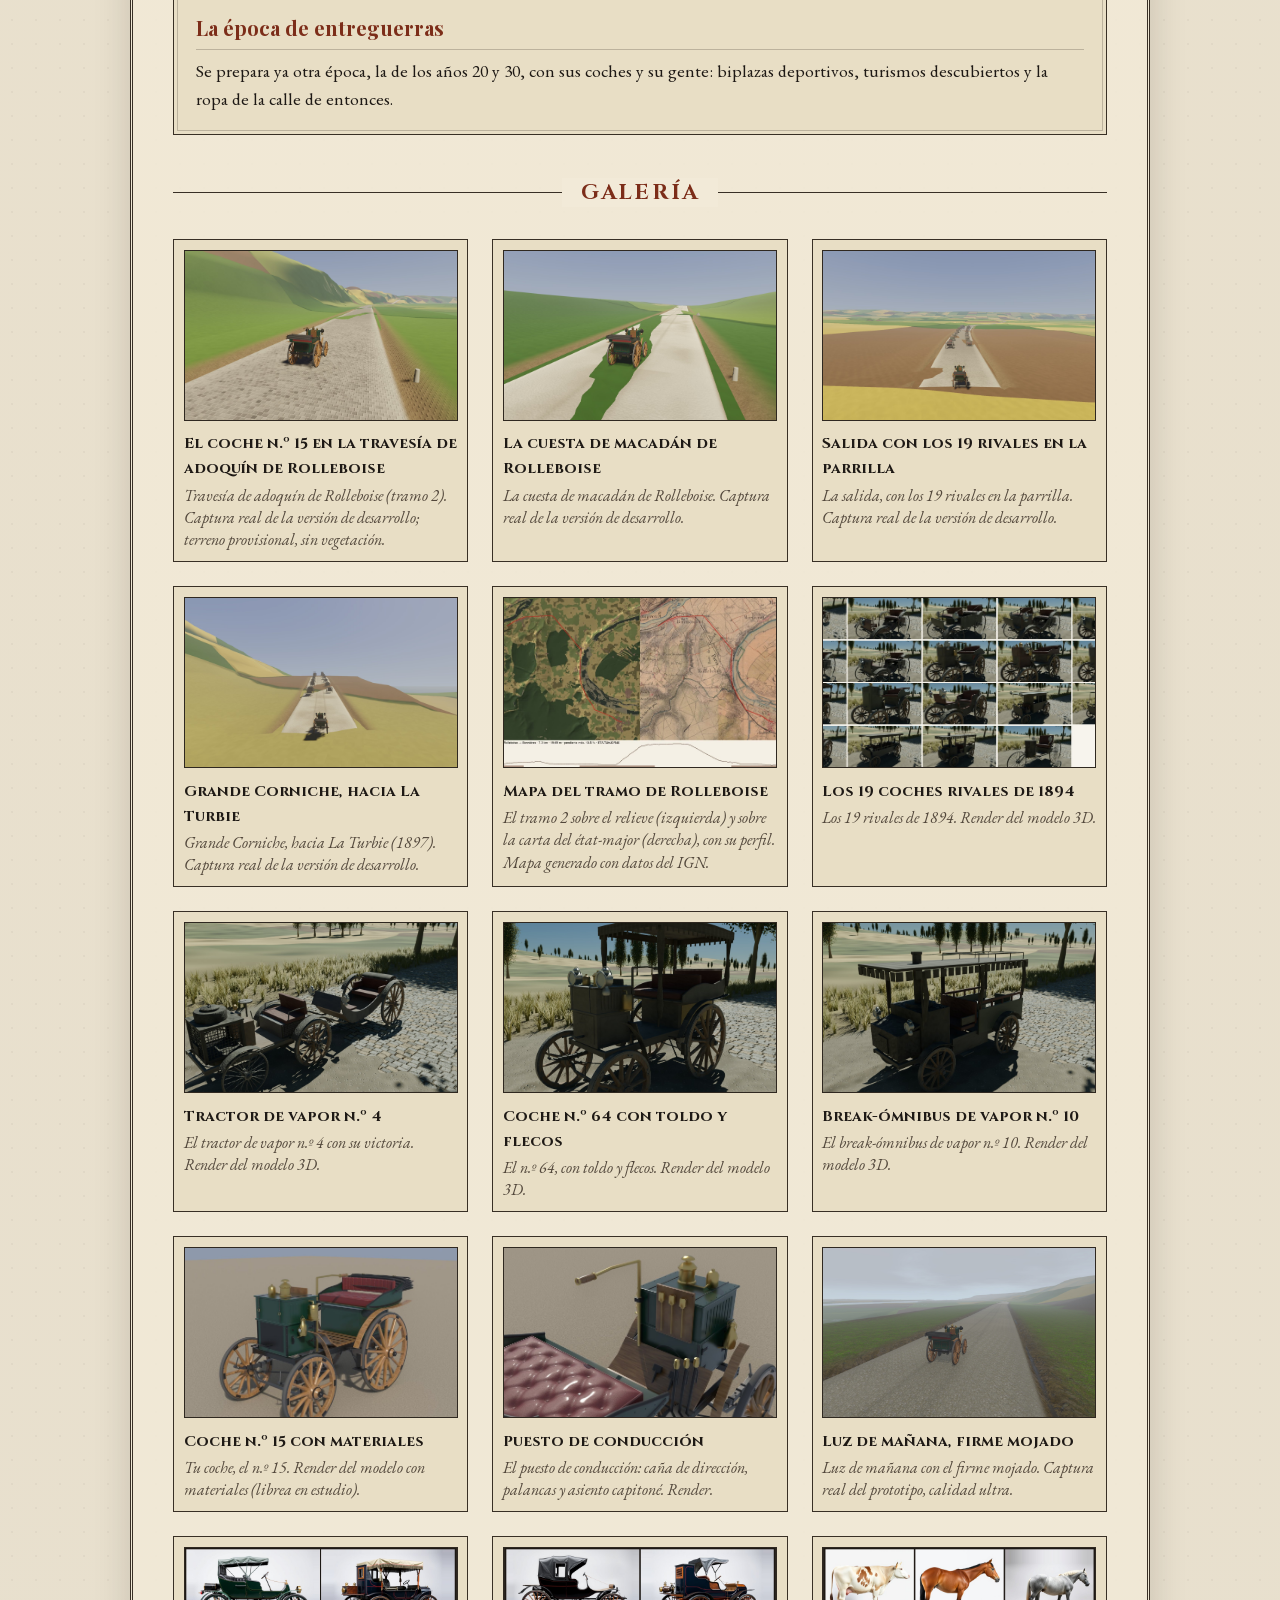
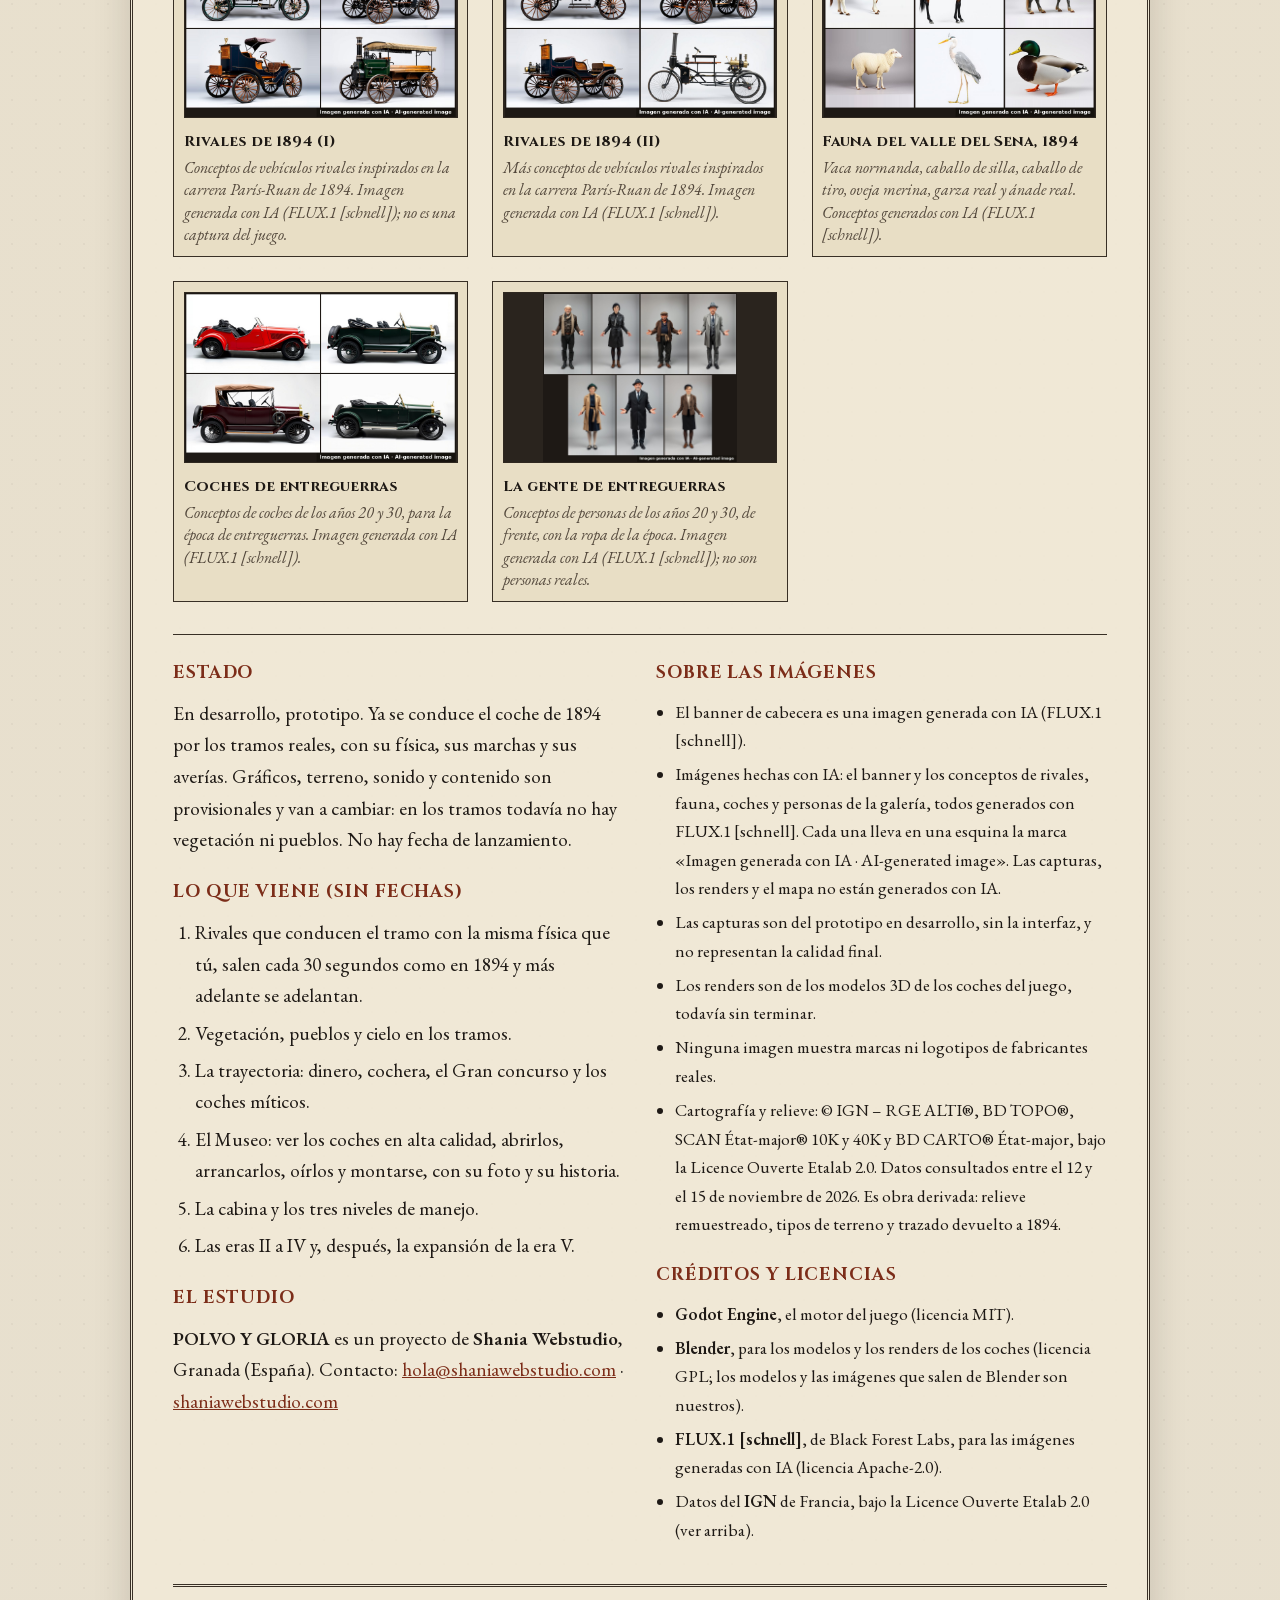
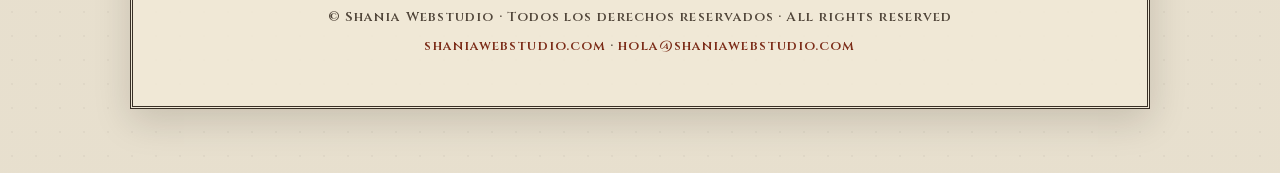
==== commit 413714e4: "Escaparate: aviso de desarrollo, fauna del Sena de 1894, conceptos de rivales y de entreguerras, mar" ====
--- a/index.html
+++ b/index.html
@@ -343,6 +343,18 @@
       .masthead-top { flex-direction: column; gap: 0.3rem; text-align: center; }
       .era-years { white-space: normal; }
     }
+    .gallery-item img.mosaico { object-fit: contain; }
+    .aviso-desarrollo {
+      border: 2px solid var(--accent-rust);
+      background-color: #efe0c4;
+      padding: 0.9rem 1.2rem;
+      margin: 0 0 1.8rem;
+      text-align: center;
+      font-size: 1.1rem;
+      line-height: 1.5;
+    }
+    .aviso-desarrollo strong { color: var(--accent-rust); font-family: 'Cinzel', serif; letter-spacing: 0.06em; }
+    .aviso-fecha { display: block; font-size: 0.95rem; font-style: italic; color: var(--ink-muted); margin-top: 0.2rem; }
     .prose p { margin: 0 0 1rem; }
     .prose ul, .info-block ol { margin: 0 0 1rem 1.4rem; }
     .prose li, .info-block ol li { margin-bottom: 0.35rem; }
@@ -365,6 +377,11 @@
     </header>
 
     <hr class="double-rule">
+
+    <aside class="aviso-desarrollo" role="note">
+      <strong>Juego en desarrollo.</strong> POLVO Y GLORIA todavía no está terminado: las imágenes de esta página son de trabajo y pueden cambiar.
+      <span class="aviso-fecha">Página actualizada el 25 de noviembre de 2026.</span>
+    </aside>
 
     <figure class="hero-banner gallery-zoom" tabindex="0" data-caption="Cabecera de POLVO Y GLORIA (imagen generada con IA).">
       <img src="banner.jpg" alt="Cabecera de Polvo y Gloria: carrera histórica en carretera de época (imagen generada con IA)">
@@ -528,6 +545,23 @@
       </article>
     </section>
 
+    <div class="ornament-divider"><span>En preparación</span></div>
+
+    <section class="features-grid">
+      <article class="feature-card">
+        <h3>Fauna del valle del Sena</h3>
+        <p>El primer tramo, en el valle del Sena en julio de 1894, tendrá los animales de la zona y de la época: vacas normandas, caballos de tiro y de silla, ovejas merinas, gallinas de Houdan y aves del río, como la garza real y el ánade real.</p>
+      </article>
+      <article class="feature-card">
+        <h3>Los rivales de 1894, en concepto</h3>
+        <p>Conceptos de los vehículos rivales, inspirados en la carrera París-Ruan de 1894: coches de gasolina y de vapor, con toldo, con capota o descubiertos, y un triciclo.</p>
+      </article>
+      <article class="feature-card feature-wide">
+        <h3>La época de entreguerras</h3>
+        <p>Se prepara ya otra época, la de los años 20 y 30, con sus coches y su gente: biplazas deportivos, turismos descubiertos y la ropa de la calle de entonces.</p>
+      </article>
+    </section>
+
     <div class="ornament-divider"><span>Galería</span></div>
 
     <section class="gallery-grid">
@@ -590,6 +624,31 @@
         <img src="fotos/06-luz-manana-firme-mojado.jpg" alt="Luz de mañana, firme mojado" loading="lazy">
         <div class="gallery-title">Luz de mañana, firme mojado</div>
         <figcaption class="gallery-caption">Luz de mañana con el firme mojado. Captura real del prototipo, calidad ultra.</figcaption>
+      </figure>
+      <figure class="gallery-item gallery-zoom" tabindex="0">
+        <img class="mosaico" src="fotos/19-conceptos-rivales-1894-a.jpg" alt="Cuatro conceptos de vehículos rivales de 1894: un phaéton, un cuatro plazas con toldo de flecos, un biplaza con capota y un break-ómnibus de vapor (imagen generada con IA)" loading="lazy">
+        <div class="gallery-title">Rivales de 1894 (I)</div>
+        <figcaption class="gallery-caption">Conceptos de vehículos rivales inspirados en la carrera París-Ruan de 1894. Imagen generada con IA (FLUX.1 [schnell]); no es una captura del juego.</figcaption>
+      </figure>
+      <figure class="gallery-item gallery-zoom" tabindex="0">
+        <img class="mosaico" src="fotos/20-conceptos-rivales-1894-b.jpg" alt="Cuatro conceptos de vehículos rivales de 1894: una victoria remolcada con capota, un cuatro plazas con capota, un dos-à-dos y un triciclo de vapor (imagen generada con IA)" loading="lazy">
+        <div class="gallery-title">Rivales de 1894 (II)</div>
+        <figcaption class="gallery-caption">Más conceptos de vehículos rivales inspirados en la carrera París-Ruan de 1894. Imagen generada con IA (FLUX.1 [schnell]).</figcaption>
+      </figure>
+      <figure class="gallery-item gallery-zoom" tabindex="0">
+        <img class="mosaico" src="fotos/23-conceptos-fauna-sena-1894.jpg" alt="Vaca normanda, caballo de silla, caballo de tiro, oveja merina, garza real y ánade real (imagen generada con IA)" loading="lazy">
+        <div class="gallery-title">Fauna del valle del Sena, 1894</div>
+        <figcaption class="gallery-caption">Vaca normanda, caballo de silla, caballo de tiro, oveja merina, garza real y ánade real. Conceptos generados con IA (FLUX.1 [schnell]).</figcaption>
+      </figure>
+      <figure class="gallery-item gallery-zoom" tabindex="0">
+        <img class="mosaico" src="fotos/21-conceptos-coches-entreguerras.jpg" alt="Cuatro conceptos de coches de los años 20 y 30 (imagen generada con IA)" loading="lazy">
+        <div class="gallery-title">Coches de entreguerras</div>
+        <figcaption class="gallery-caption">Conceptos de coches de los años 20 y 30, para la época de entreguerras. Imagen generada con IA (FLUX.1 [schnell]).</figcaption>
+      </figure>
+      <figure class="gallery-item gallery-zoom" tabindex="0">
+        <img class="mosaico" src="fotos/22-conceptos-personas-entreguerras.jpg" alt="Siete conceptos de personas vestidas a la moda de los años 20 y 30 (imagen generada con IA)" loading="lazy">
+        <div class="gallery-title">La gente de entreguerras</div>
+        <figcaption class="gallery-caption">Conceptos de personas de los años 20 y 30, de frente, con la ropa de la época. Imagen generada con IA (FLUX.1 [schnell]); no son personas reales.</figcaption>
       </figure>
     </section>
 
@@ -613,11 +672,19 @@
       <div class="info-block">
         <h3>Sobre las imágenes</h3>
         <ul>
-          <li>El banner de cabecera es una imagen generada con IA (FLUX.1-schnell).</li>
+          <li>El banner de cabecera es una imagen generada con IA (FLUX.1 [schnell]).</li>
+          <li>Imágenes hechas con IA: el banner y los conceptos de rivales, fauna, coches y personas de la galería, todos generados con FLUX.1 [schnell]. Cada una lleva en una esquina la marca «Imagen generada con IA · AI-generated image». Las capturas, los renders y el mapa no están generados con IA.</li>
           <li>Las capturas son del prototipo en desarrollo, sin la interfaz, y no representan la calidad final.</li>
           <li>Los renders son de los modelos 3D de los coches del juego, todavía sin terminar.</li>
           <li>Ninguna imagen muestra marcas ni logotipos de fabricantes reales.</li>
           <li>Cartografía y relieve: © IGN – RGE ALTI®, BD TOPO®, SCAN État-major® 10K y 40K y BD CARTO® État-major, bajo la Licence Ouverte Etalab 2.0. Datos consultados entre el 12 y el 15 de noviembre de 2026. Es obra derivada: relieve remuestreado, tipos de terreno y trazado devuelto a 1894.</li>
+        </ul>
+        <h3 class="siguiente">Créditos y licencias</h3>
+        <ul>
+          <li><strong>Godot Engine</strong>, el motor del juego (licencia MIT).</li>
+          <li><strong>Blender</strong>, para los modelos y los renders de los coches (licencia GPL; los modelos y las imágenes que salen de Blender son nuestros).</li>
+          <li><strong>FLUX.1 [schnell]</strong>, de Black Forest Labs, para las imágenes generadas con IA (licencia Apache-2.0).</li>
+          <li>Datos del <strong>IGN</strong> de Francia, bajo la Licence Ouverte Etalab 2.0 (ver arriba).</li>
         </ul>
       </div>
     </section>
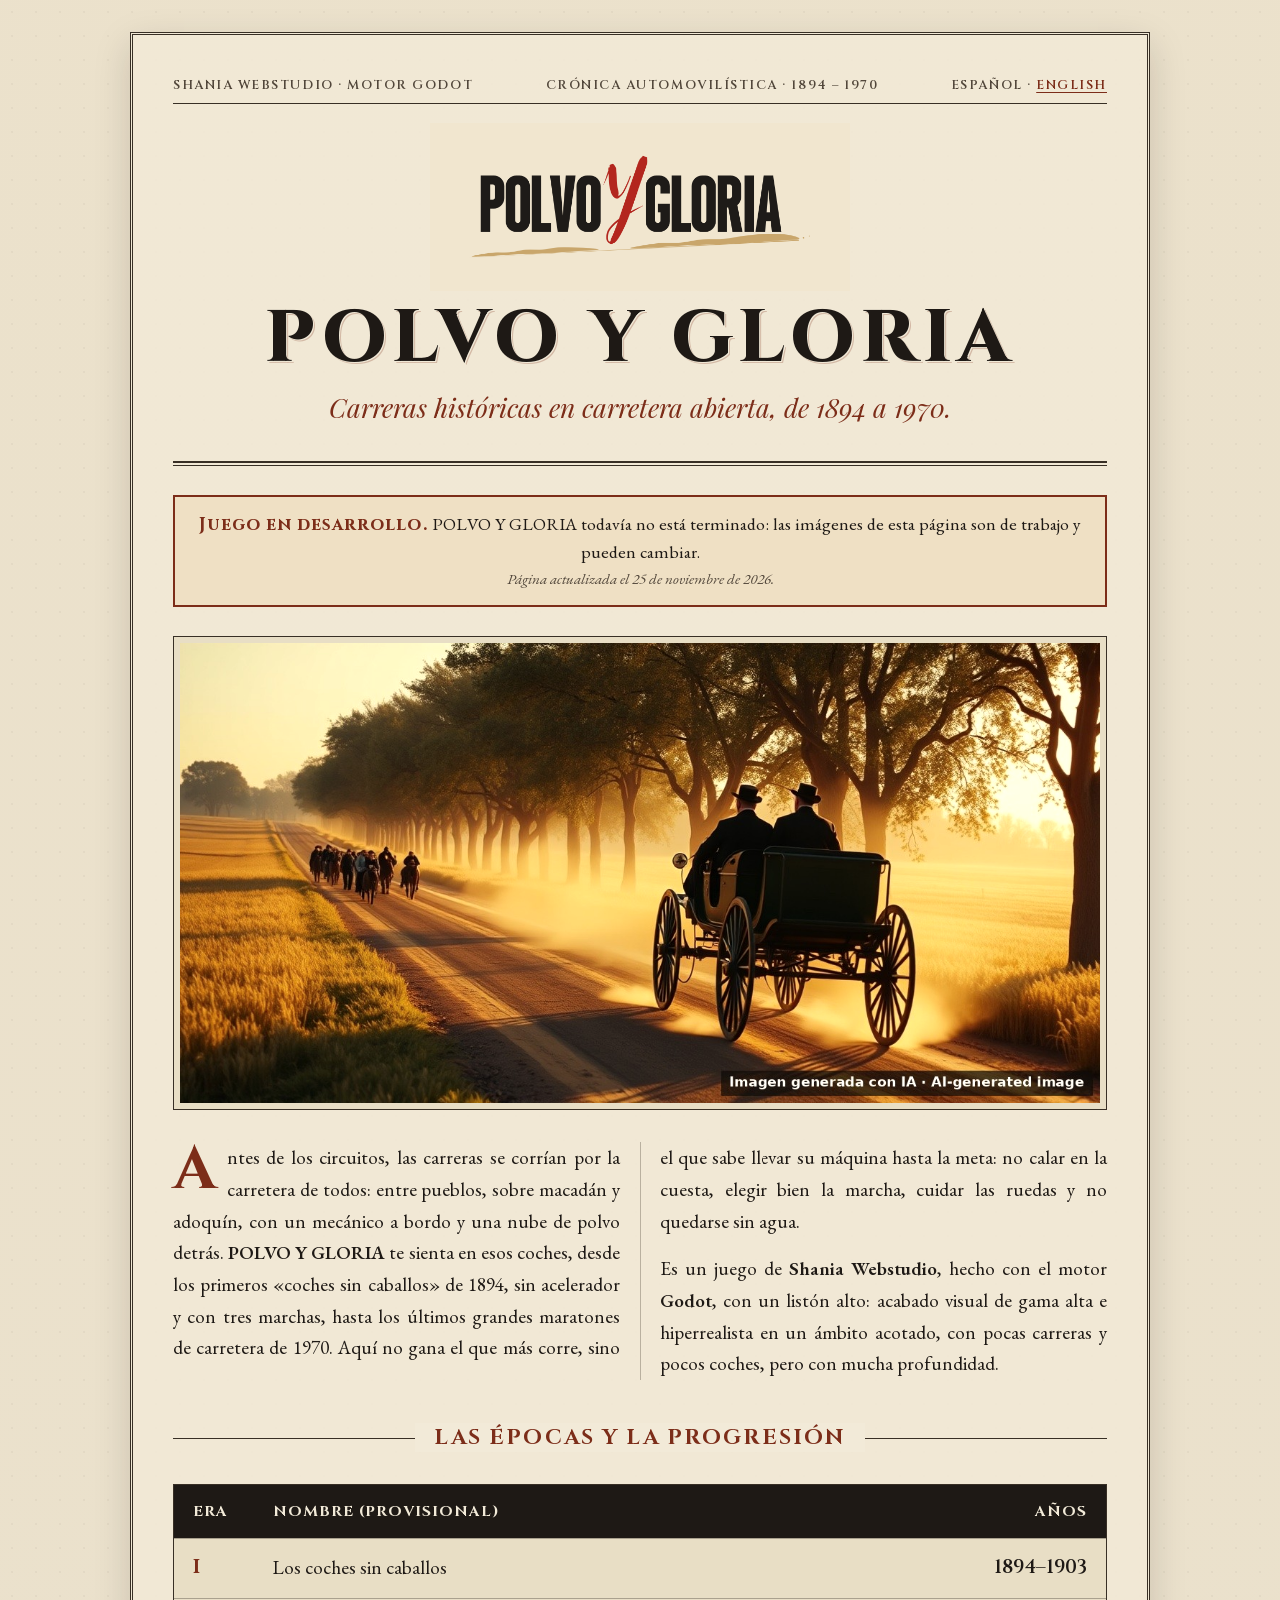
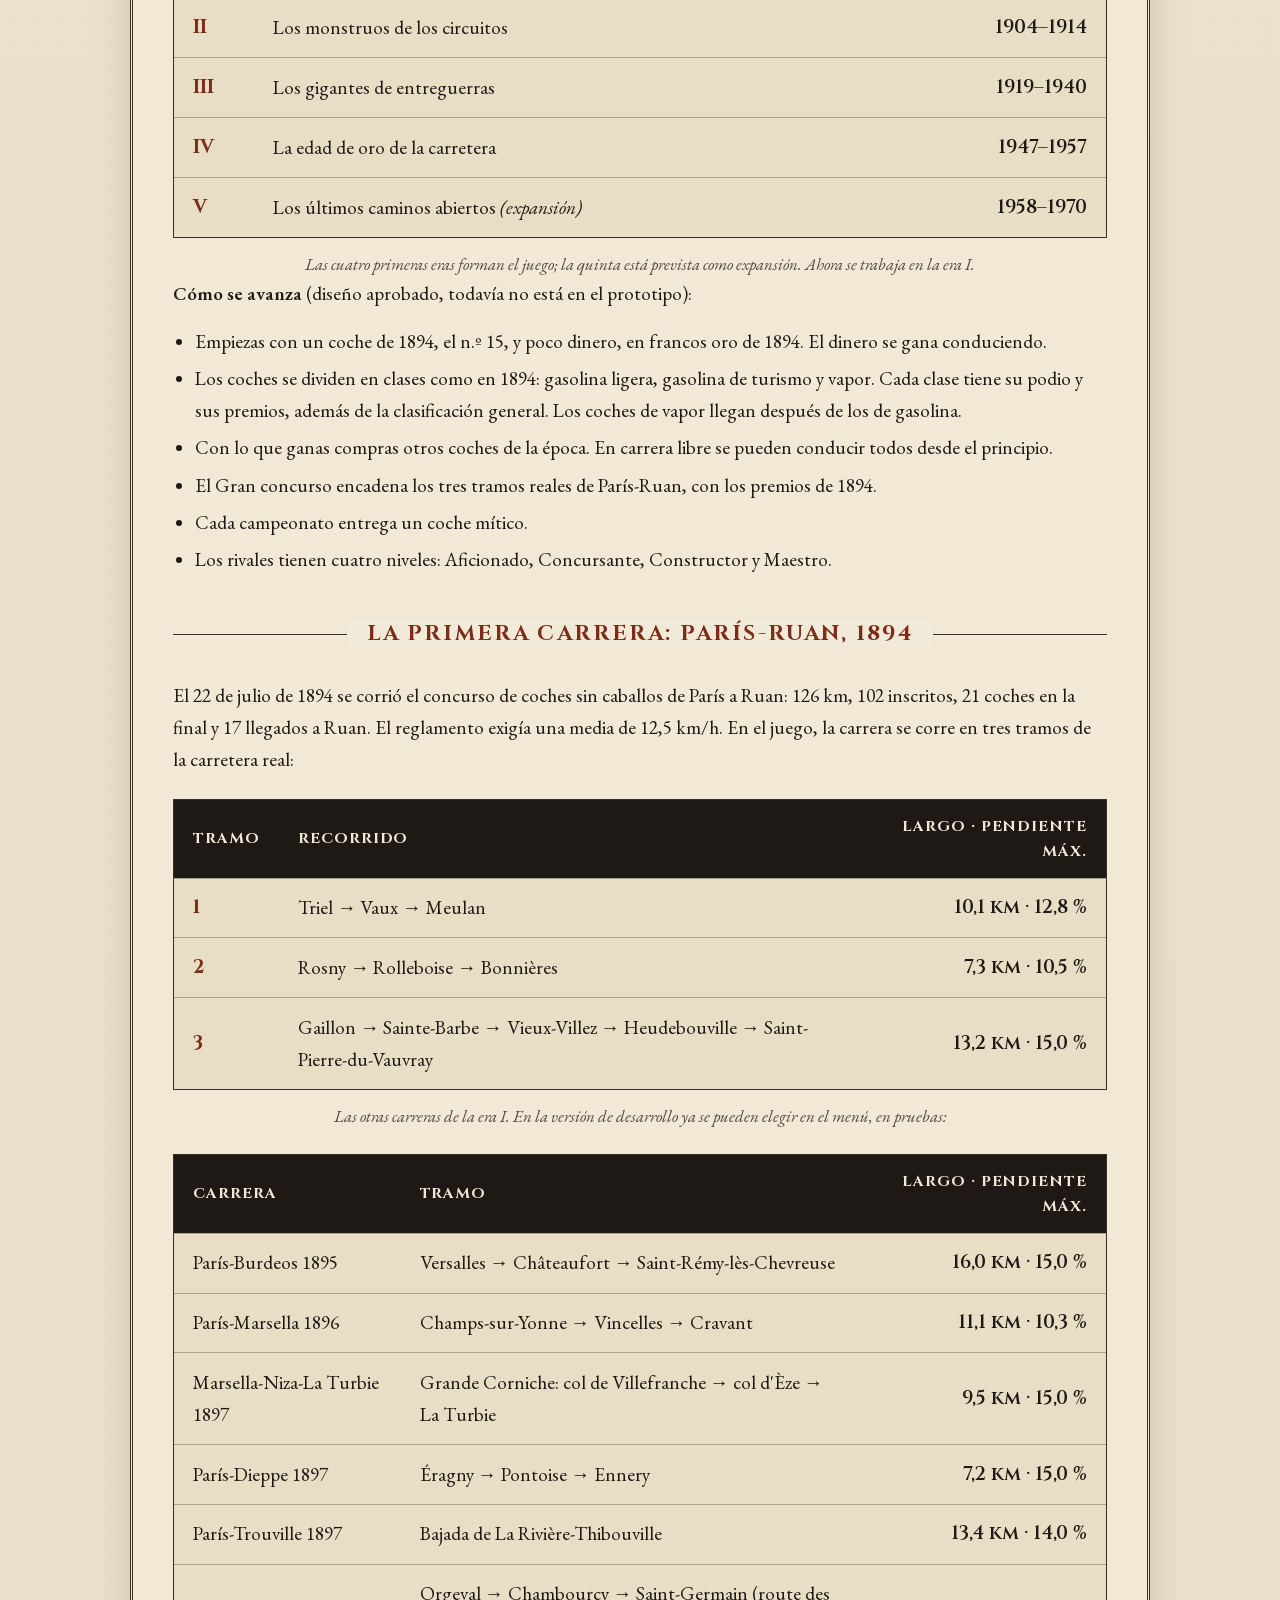
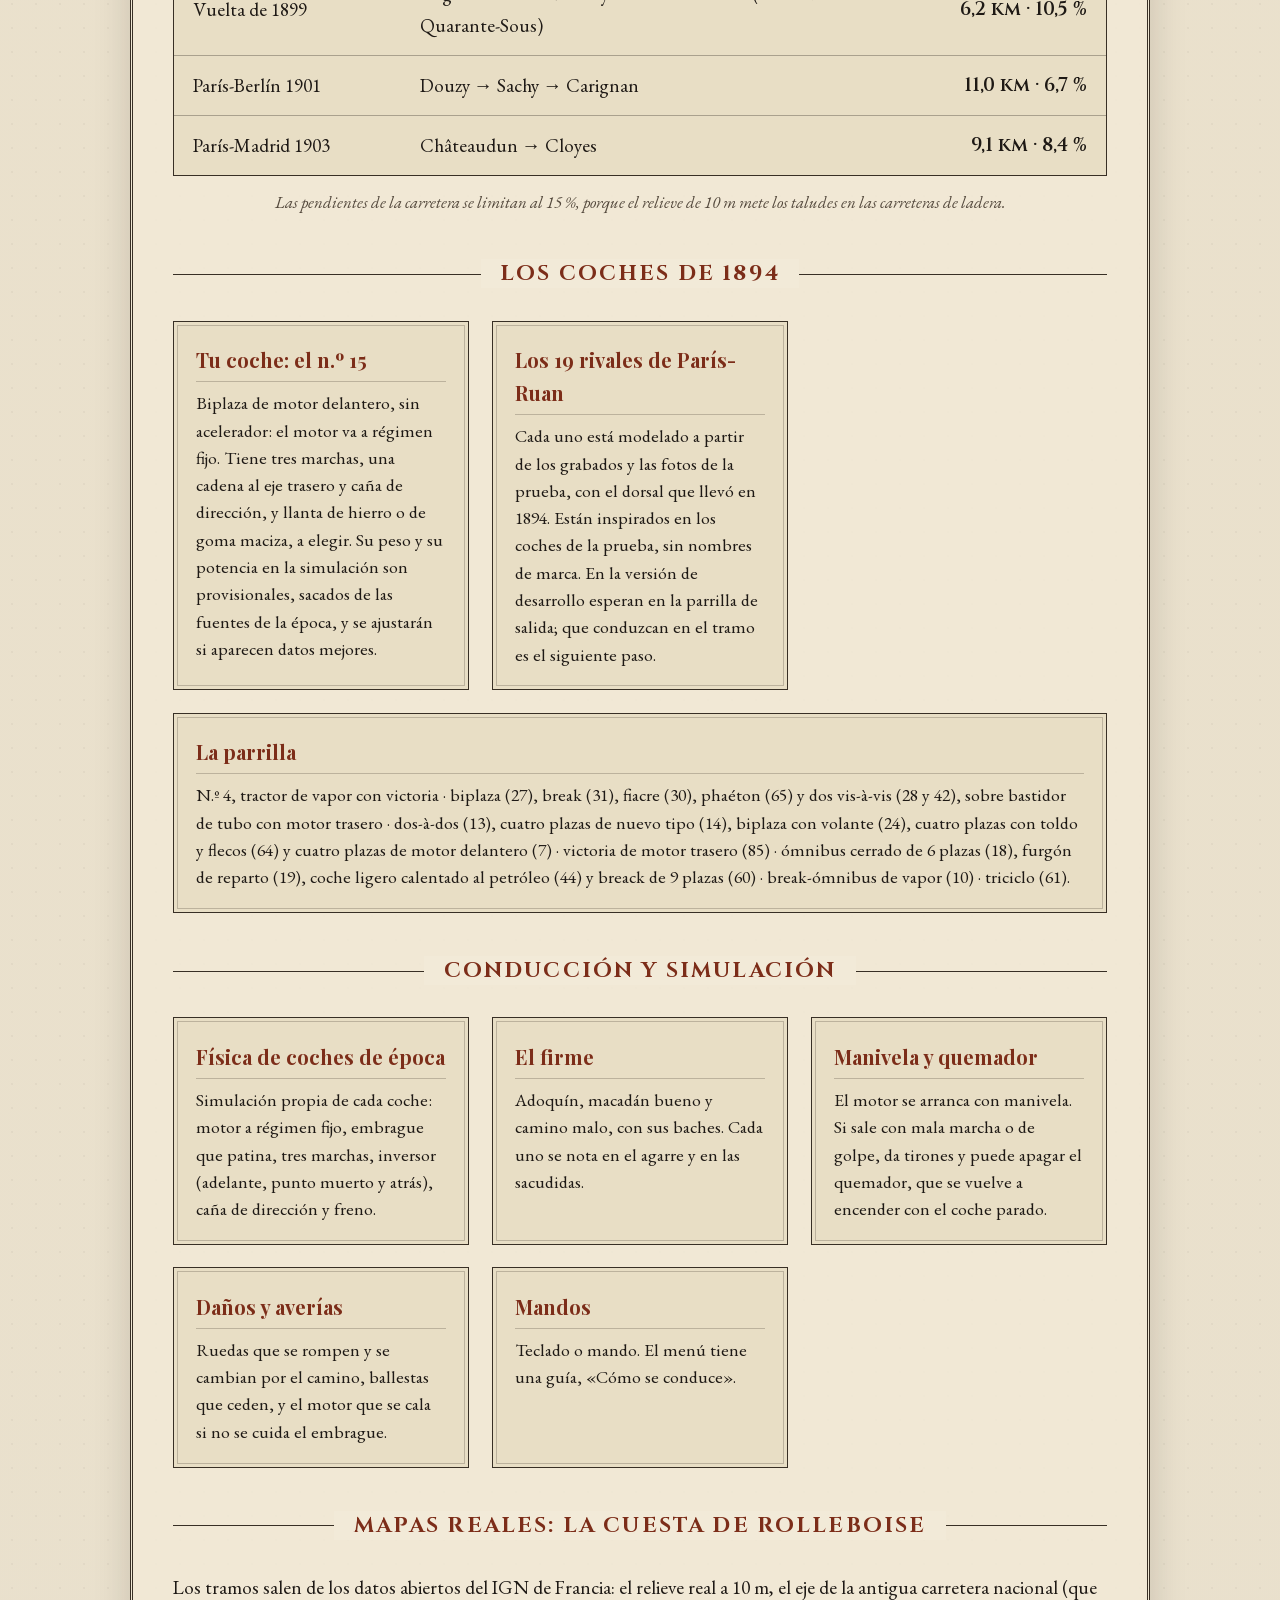
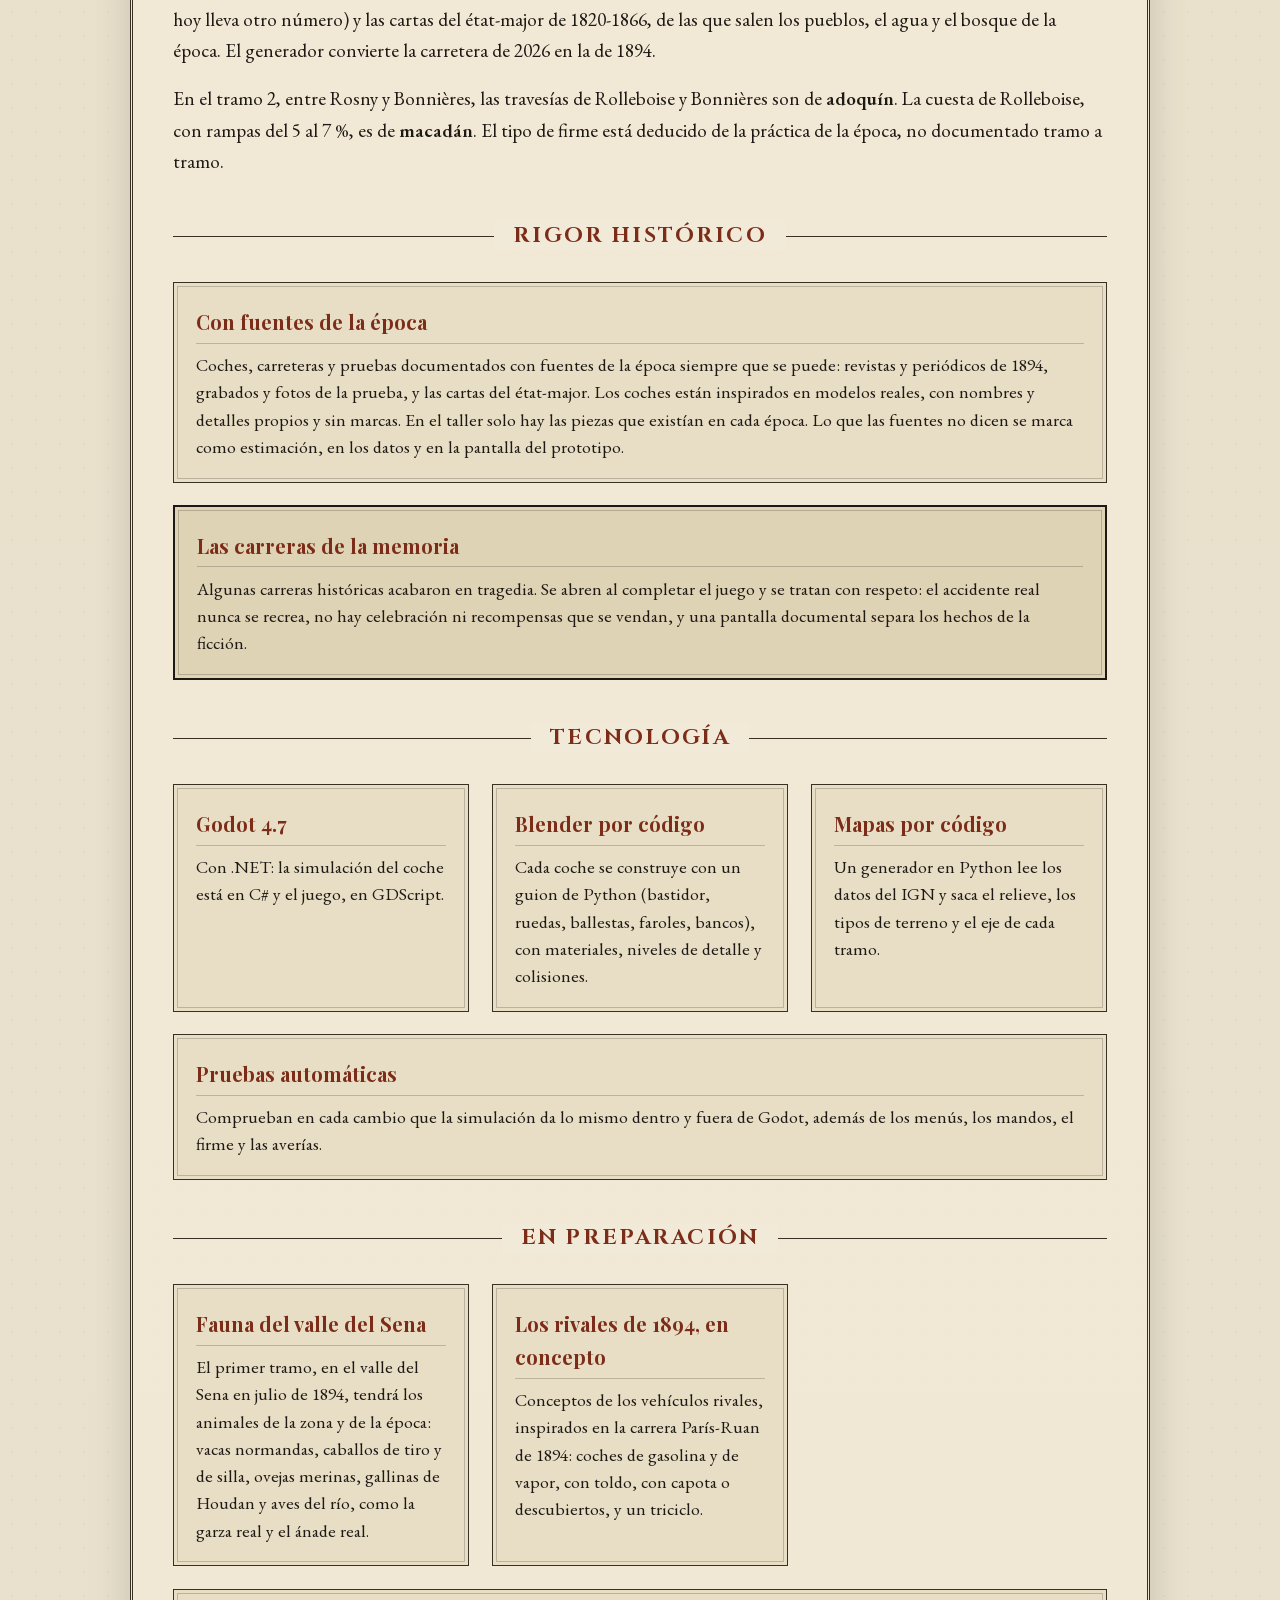
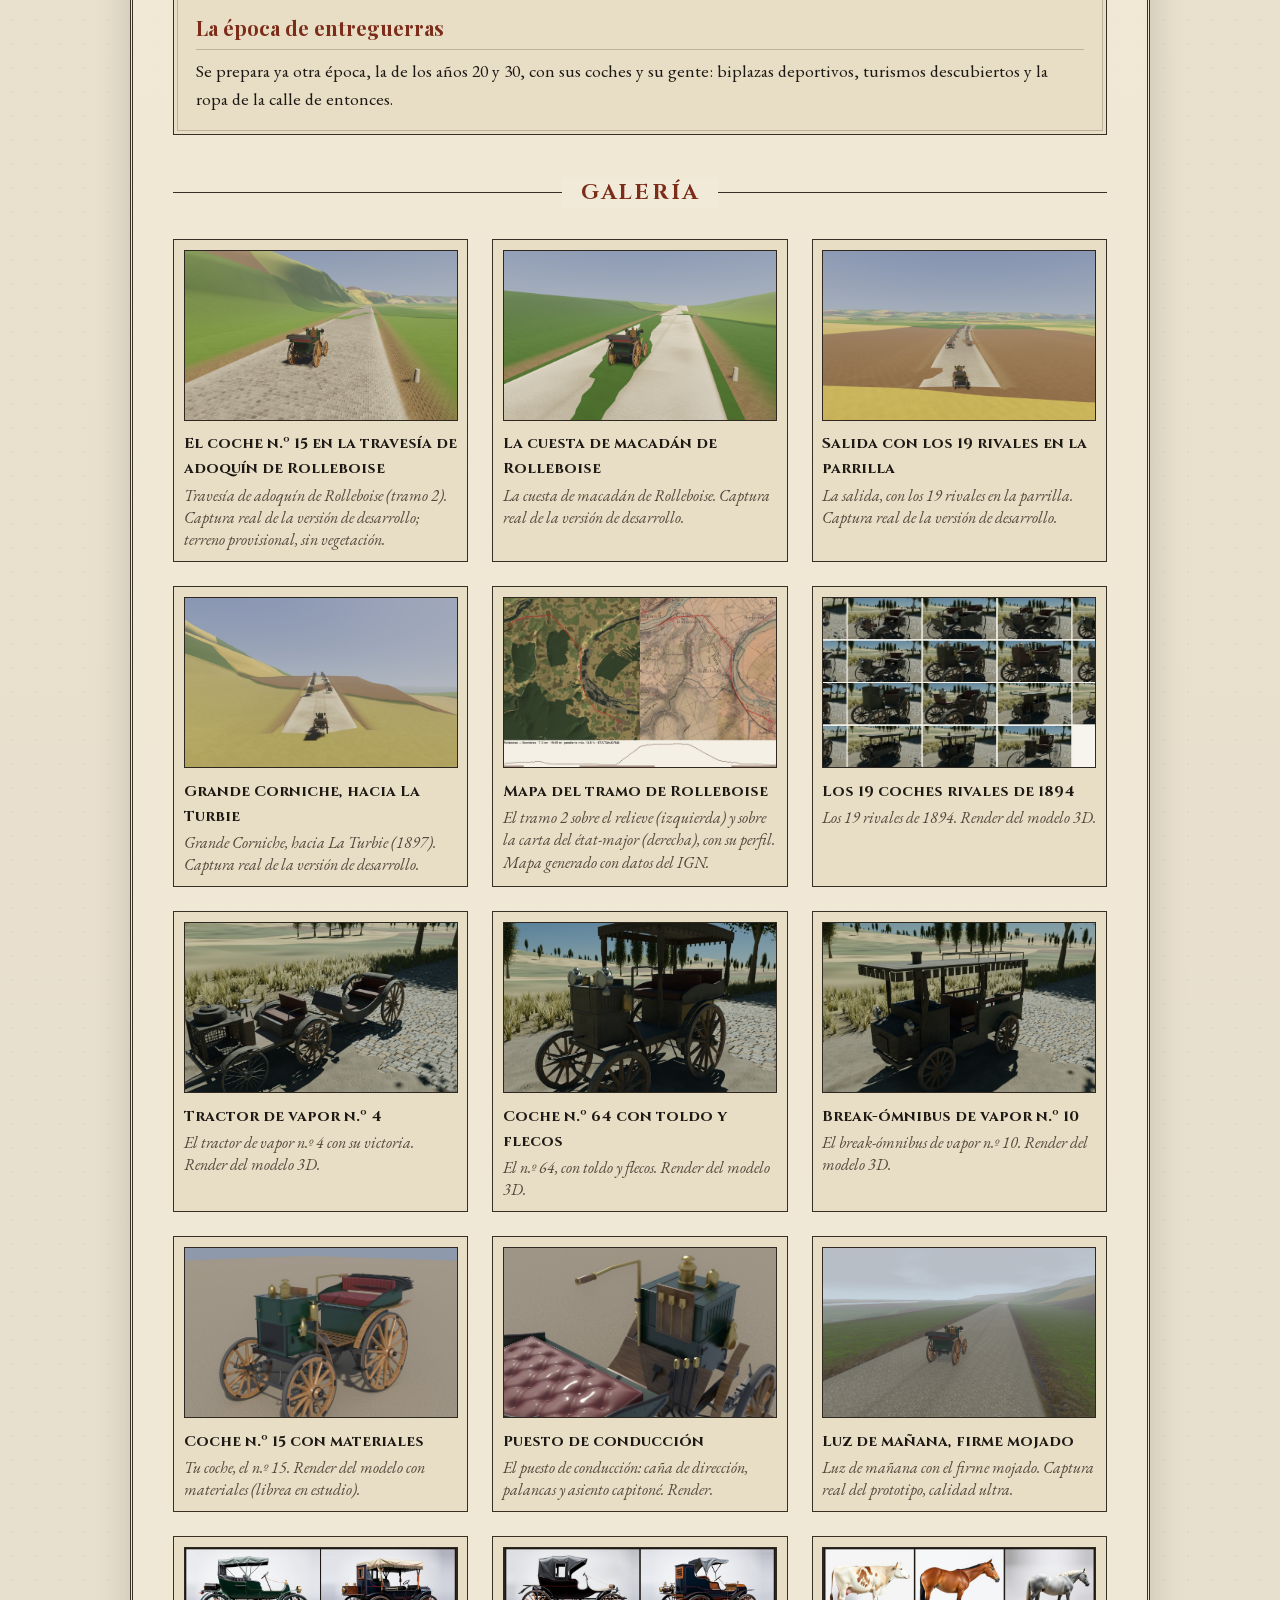
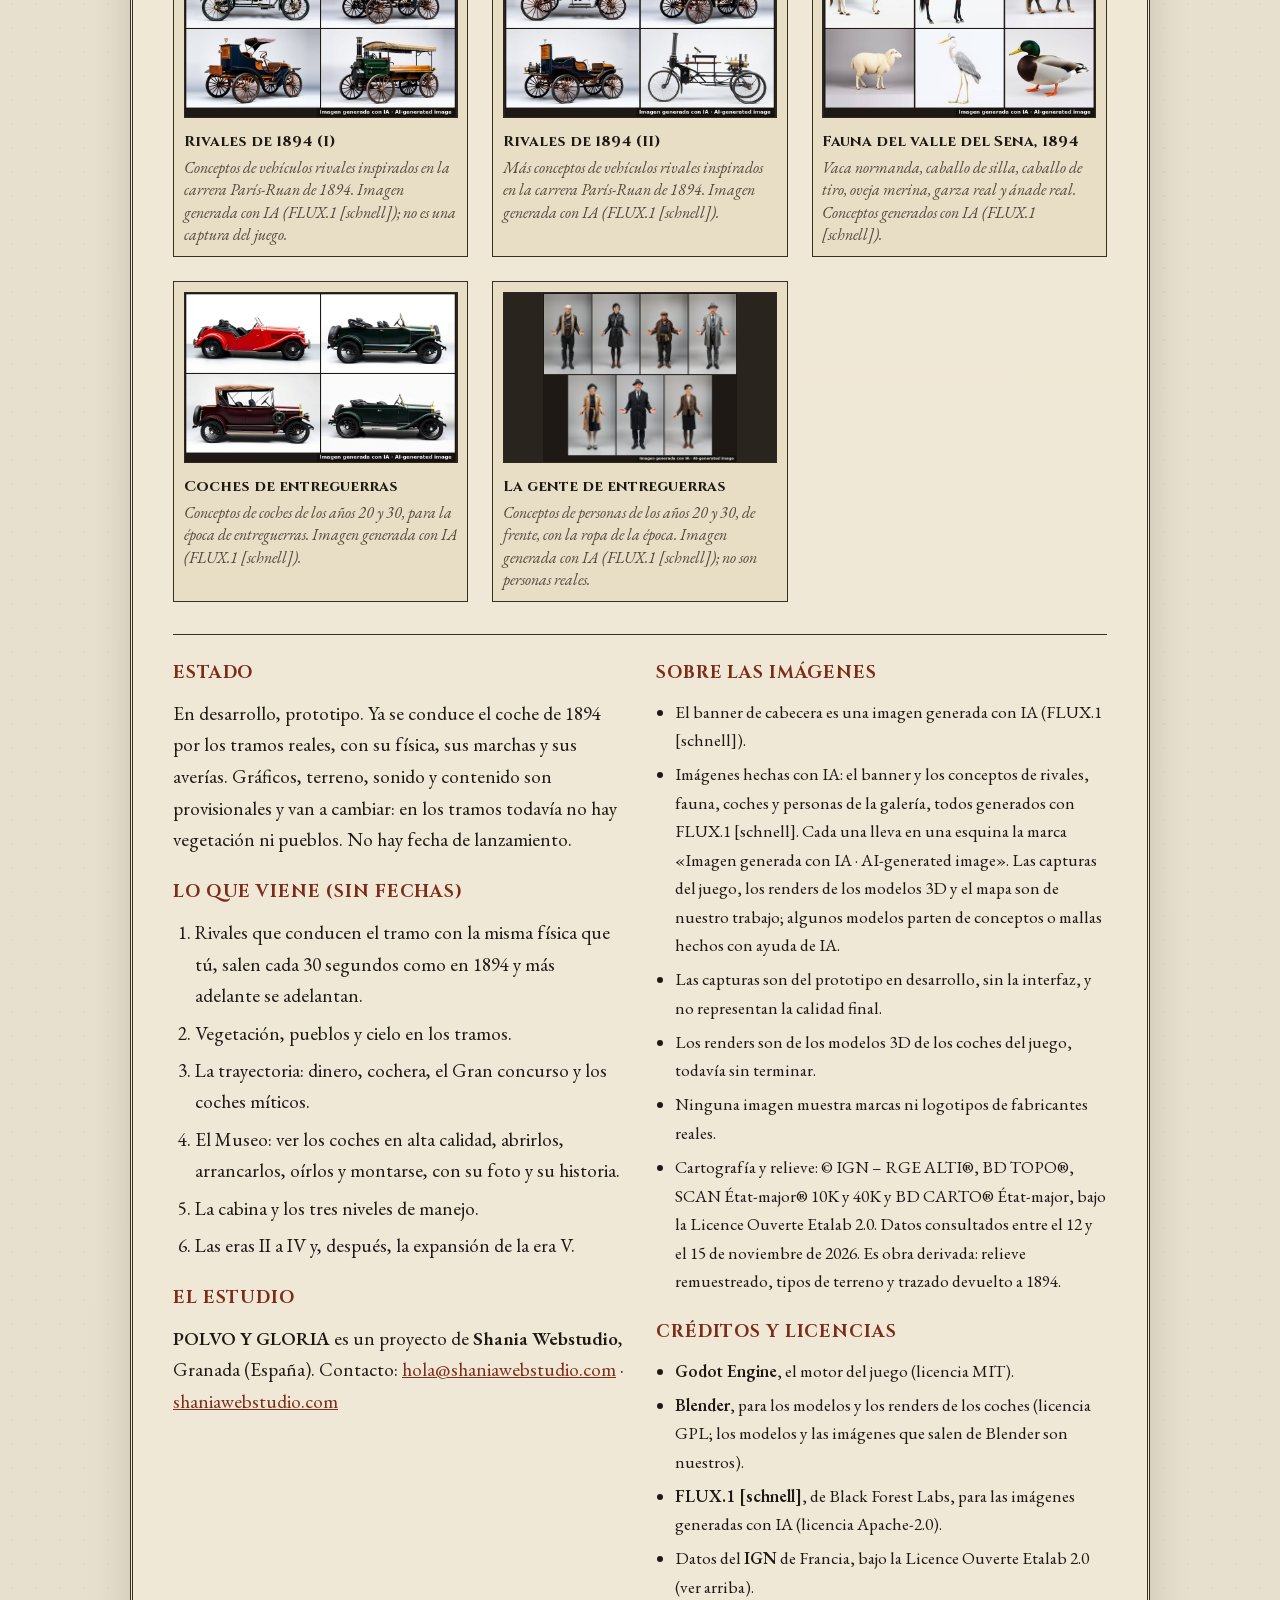
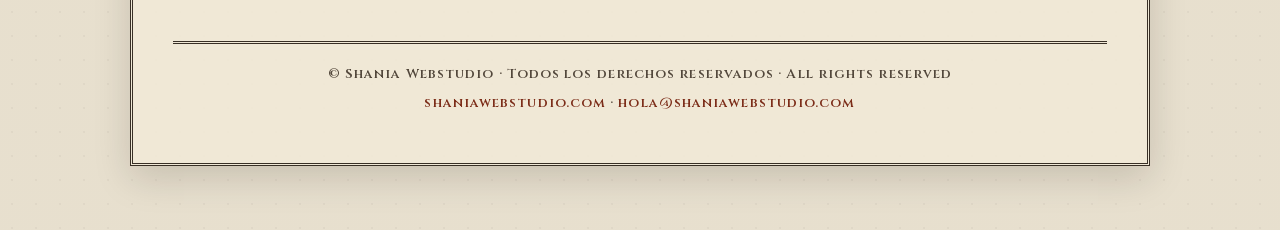
==== commit d15689d7: "Escaparate: los renders de los modelos 3D pueden partir de conceptos o mallas hechos con ayuda de IA" ====
--- a/index.html
+++ b/index.html
@@ -673,7 +673,7 @@
         <h3>Sobre las imágenes</h3>
         <ul>
           <li>El banner de cabecera es una imagen generada con IA (FLUX.1 [schnell]).</li>
-          <li>Imágenes hechas con IA: el banner y los conceptos de rivales, fauna, coches y personas de la galería, todos generados con FLUX.1 [schnell]. Cada una lleva en una esquina la marca «Imagen generada con IA · AI-generated image». Las capturas, los renders y el mapa no están generados con IA.</li>
+          <li>Imágenes hechas con IA: el banner y los conceptos de rivales, fauna, coches y personas de la galería, todos generados con FLUX.1 [schnell]. Cada una lleva en una esquina la marca «Imagen generada con IA · AI-generated image». Las capturas del juego, los renders de los modelos 3D y el mapa son de nuestro trabajo; algunos modelos parten de conceptos o mallas hechos con ayuda de IA.</li>
           <li>Las capturas son del prototipo en desarrollo, sin la interfaz, y no representan la calidad final.</li>
           <li>Los renders son de los modelos 3D de los coches del juego, todavía sin terminar.</li>
           <li>Ninguna imagen muestra marcas ni logotipos de fabricantes reales.</li>
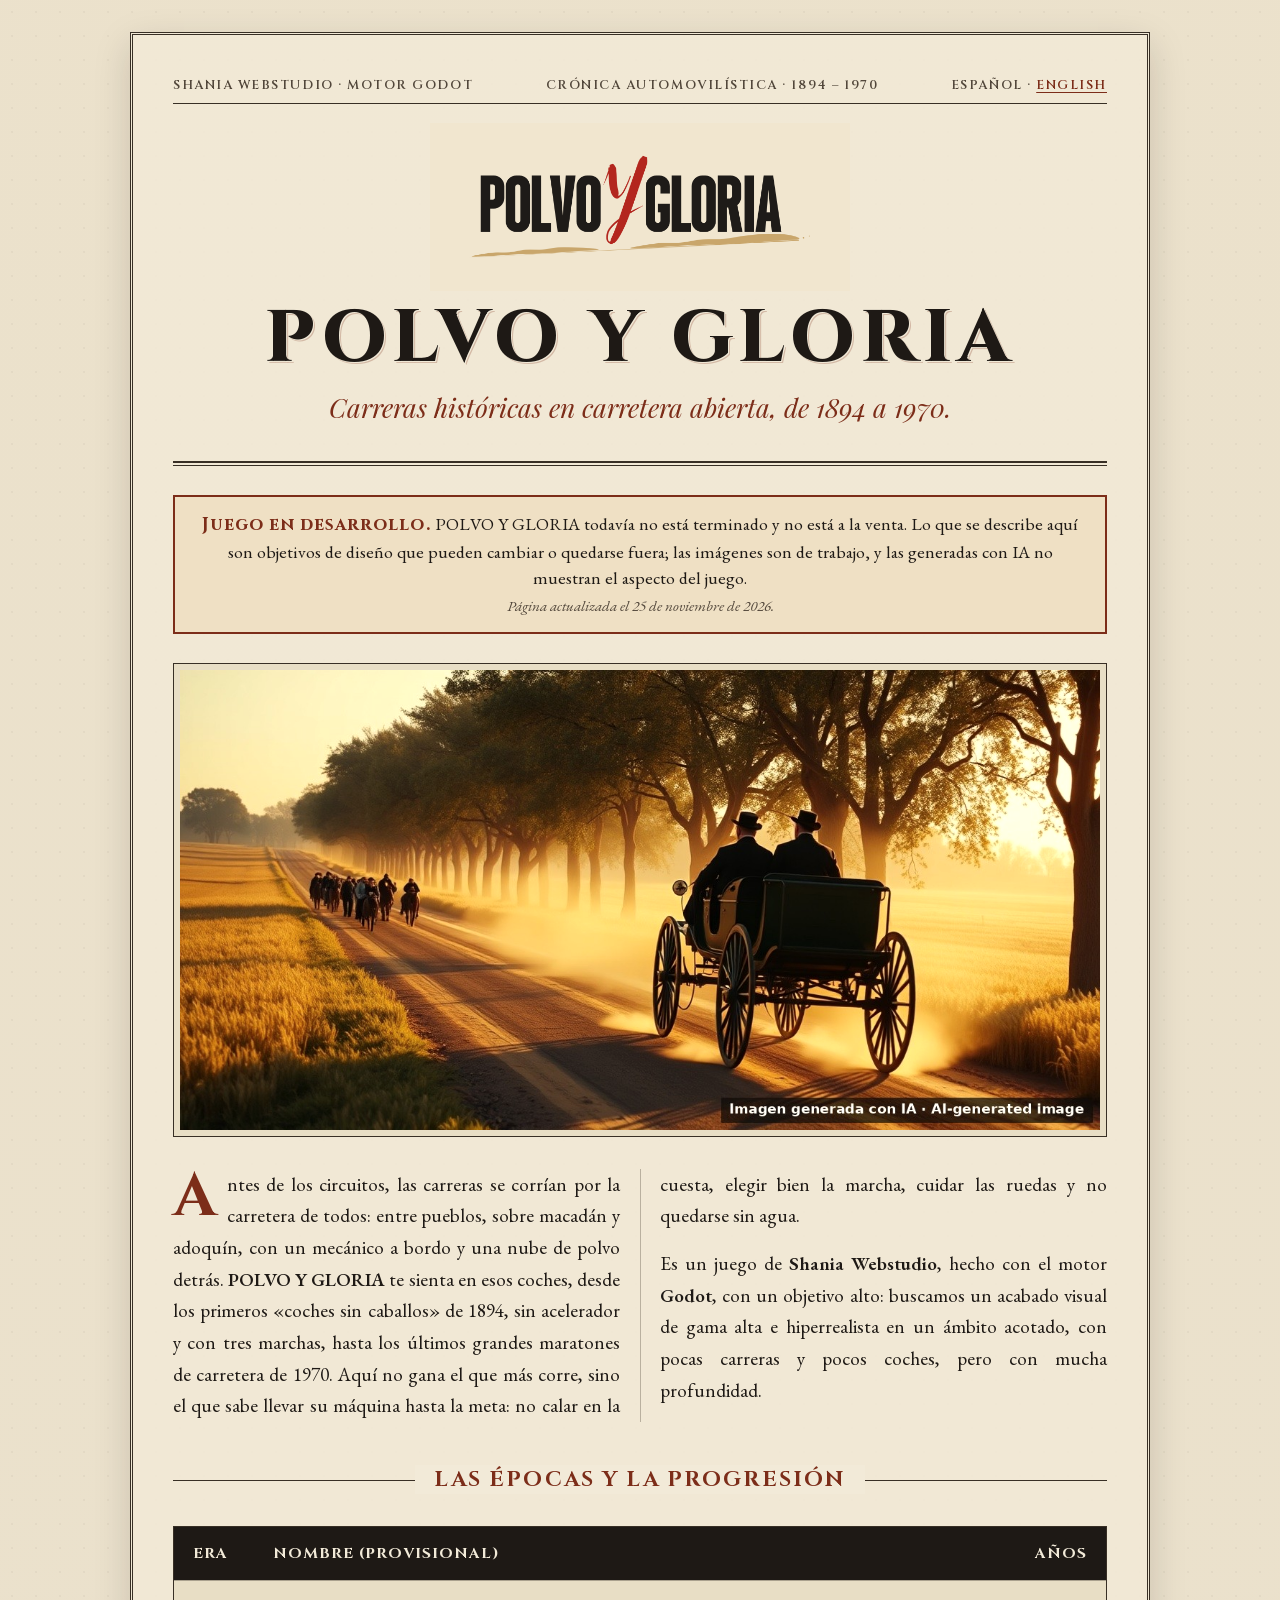
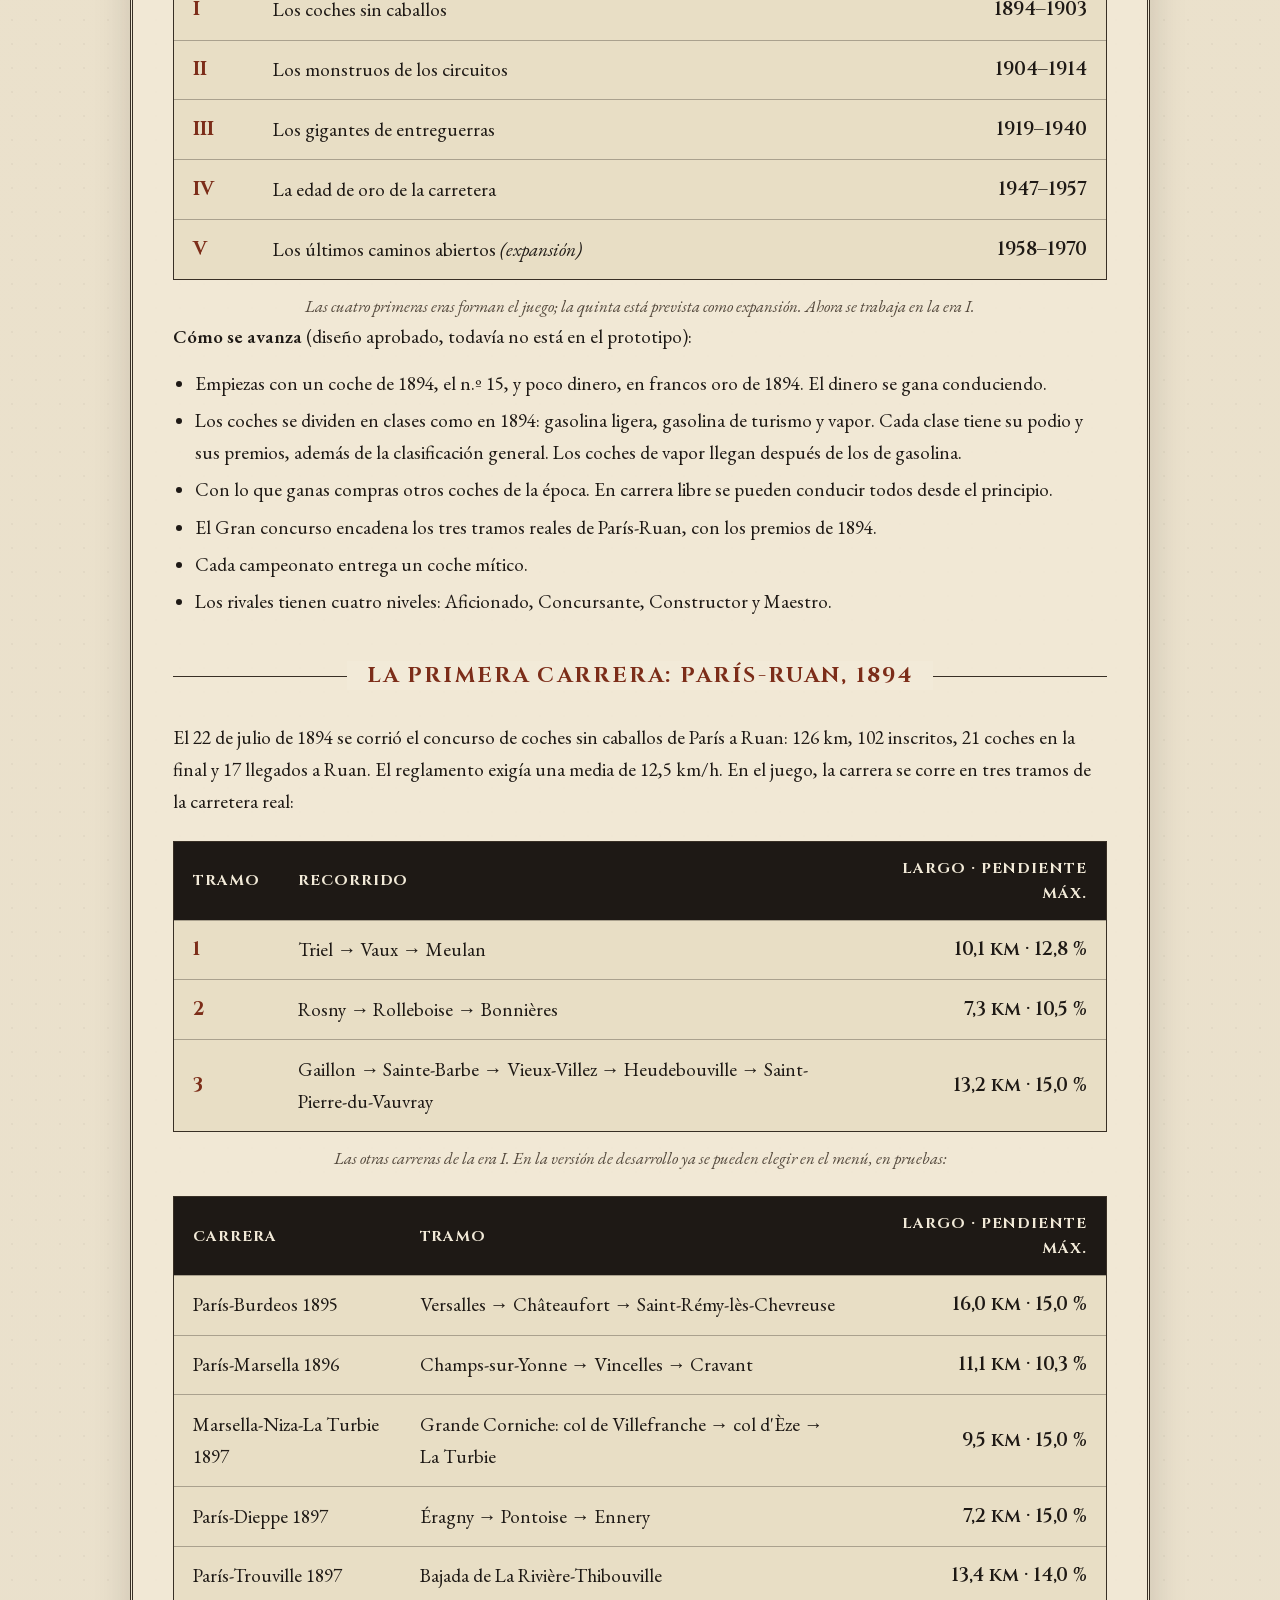
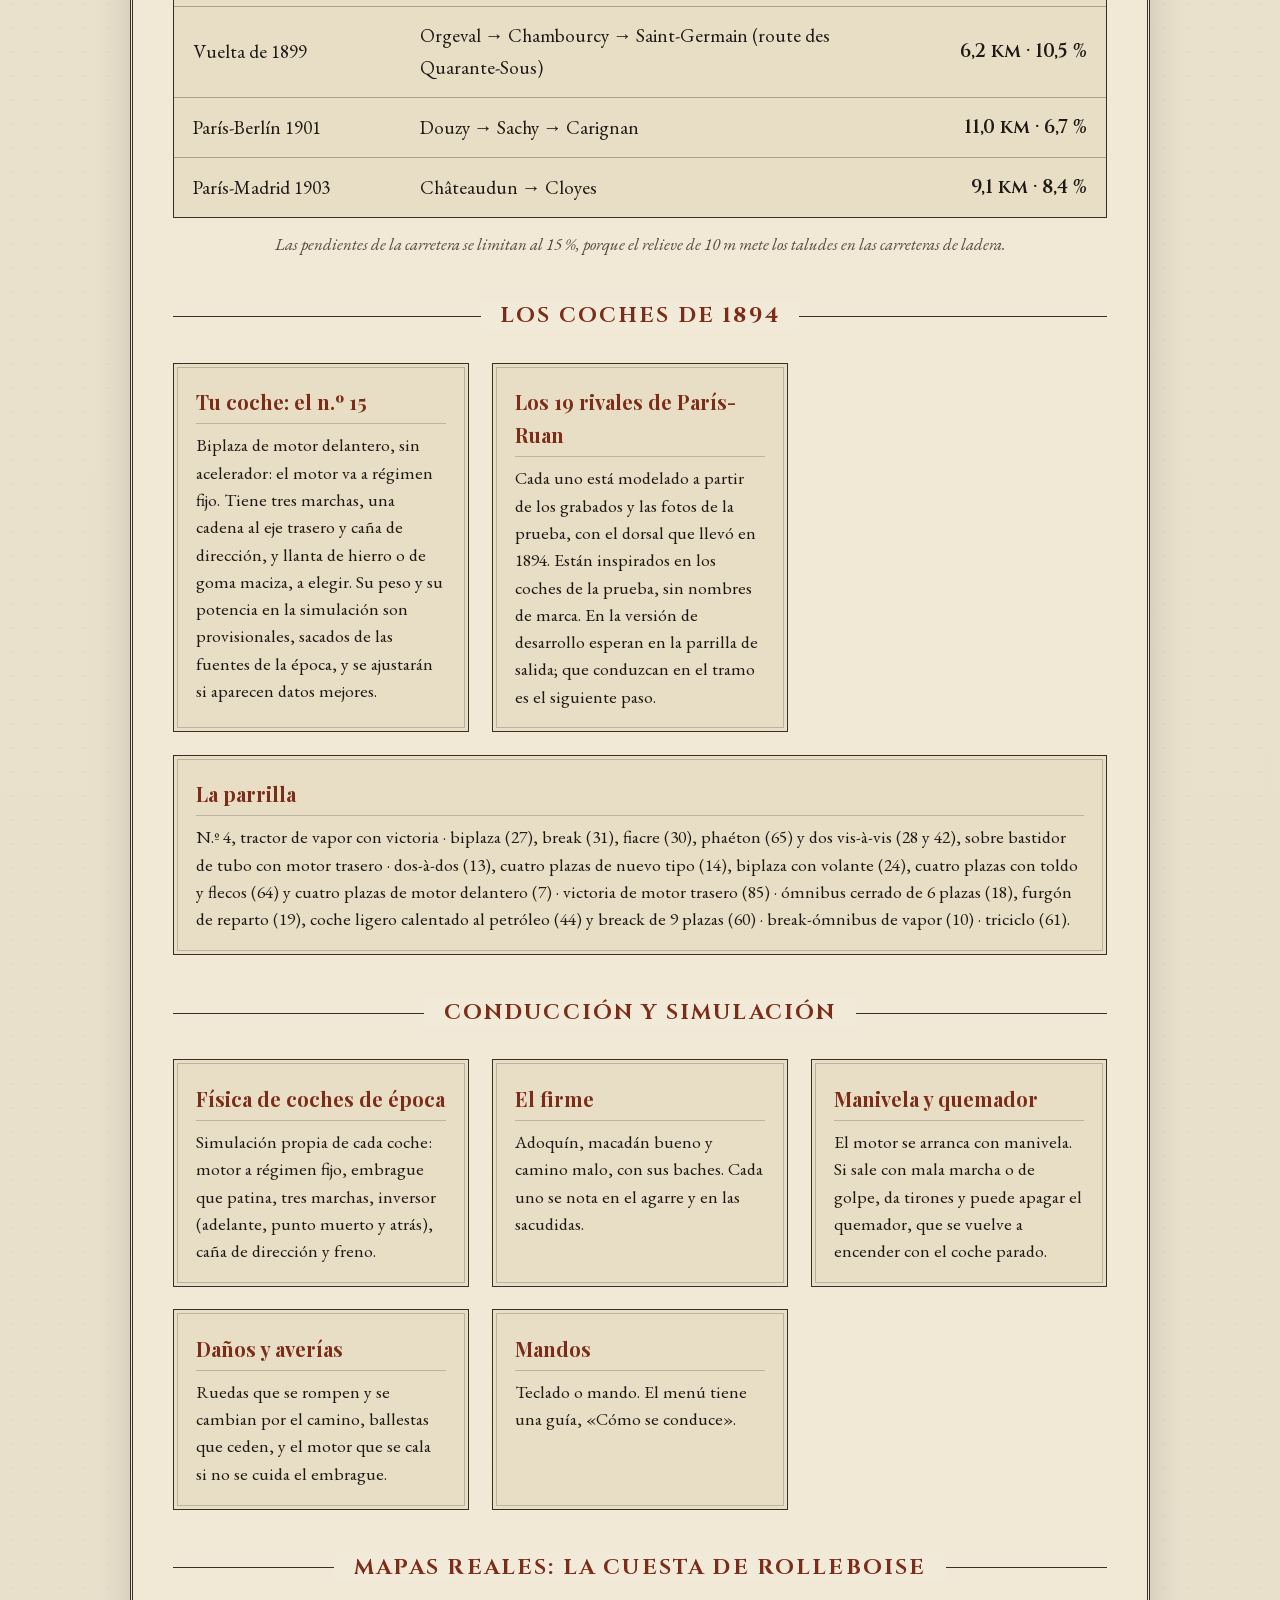
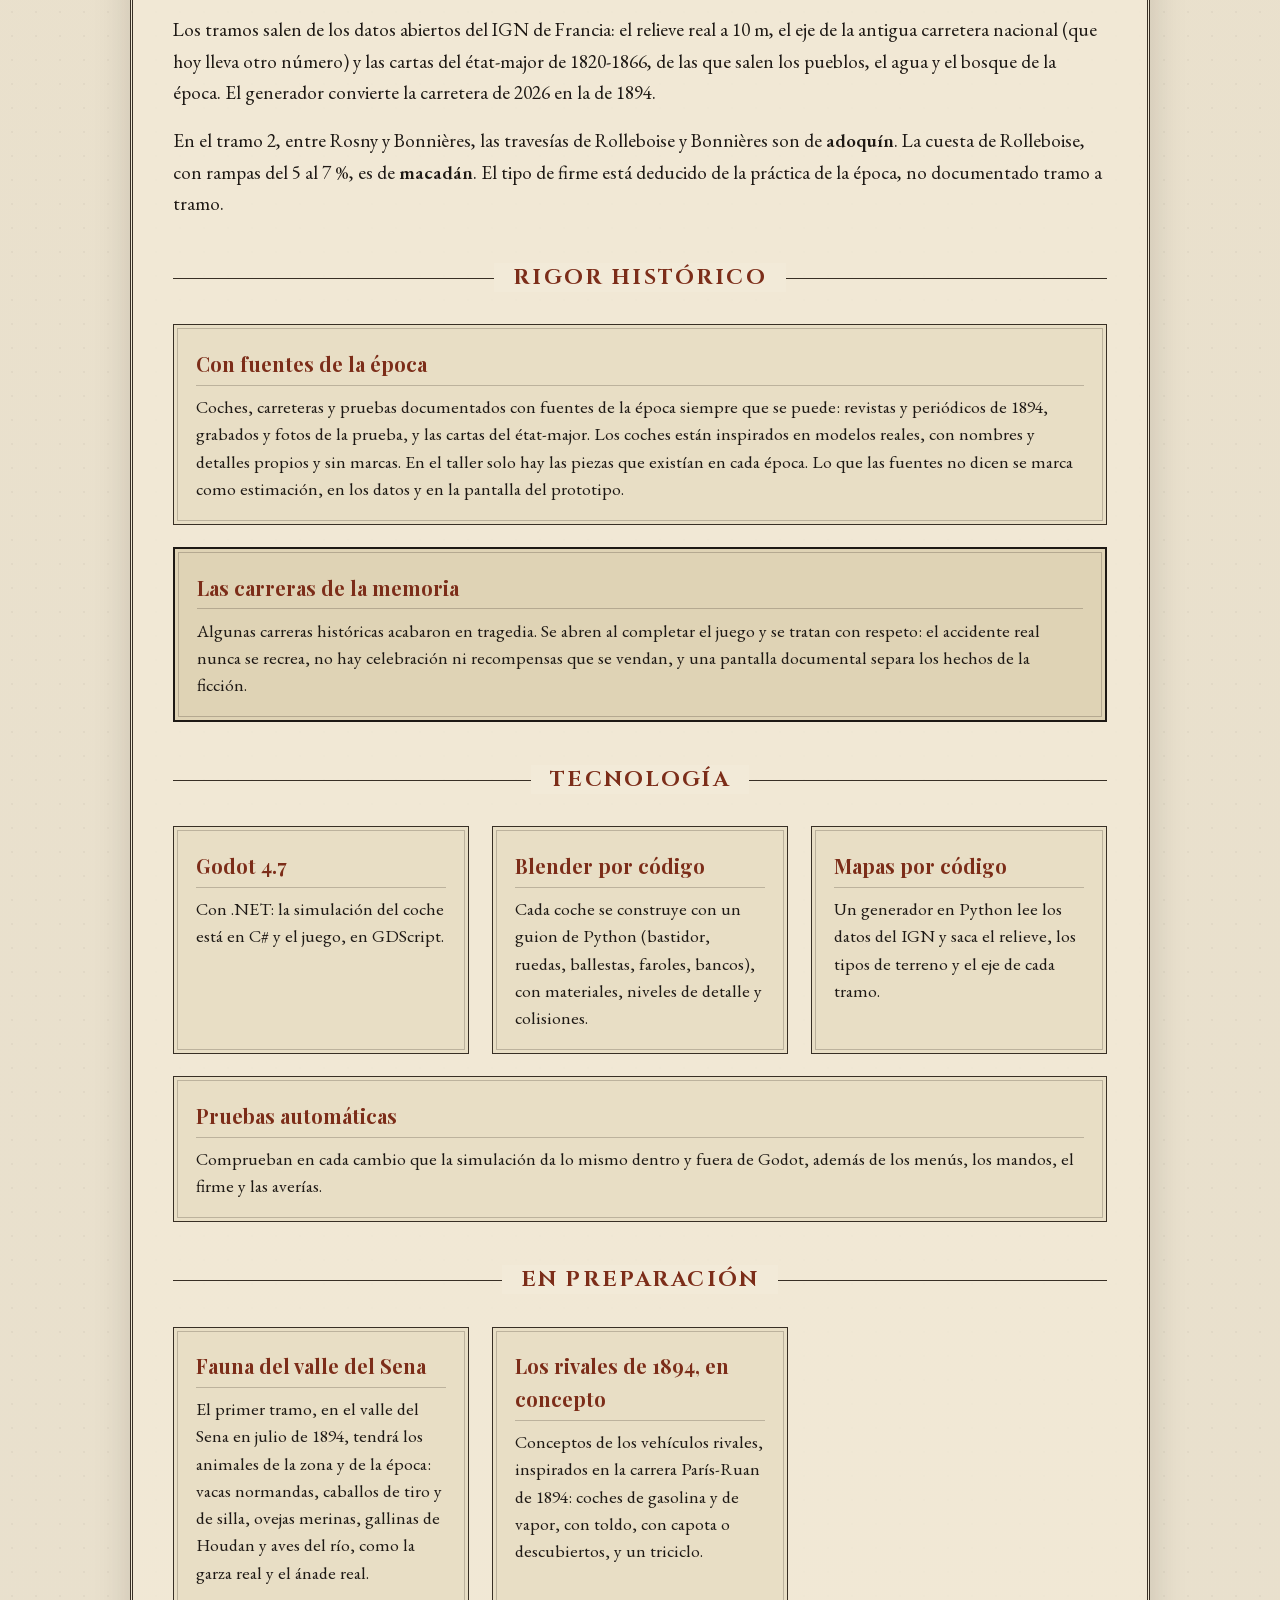
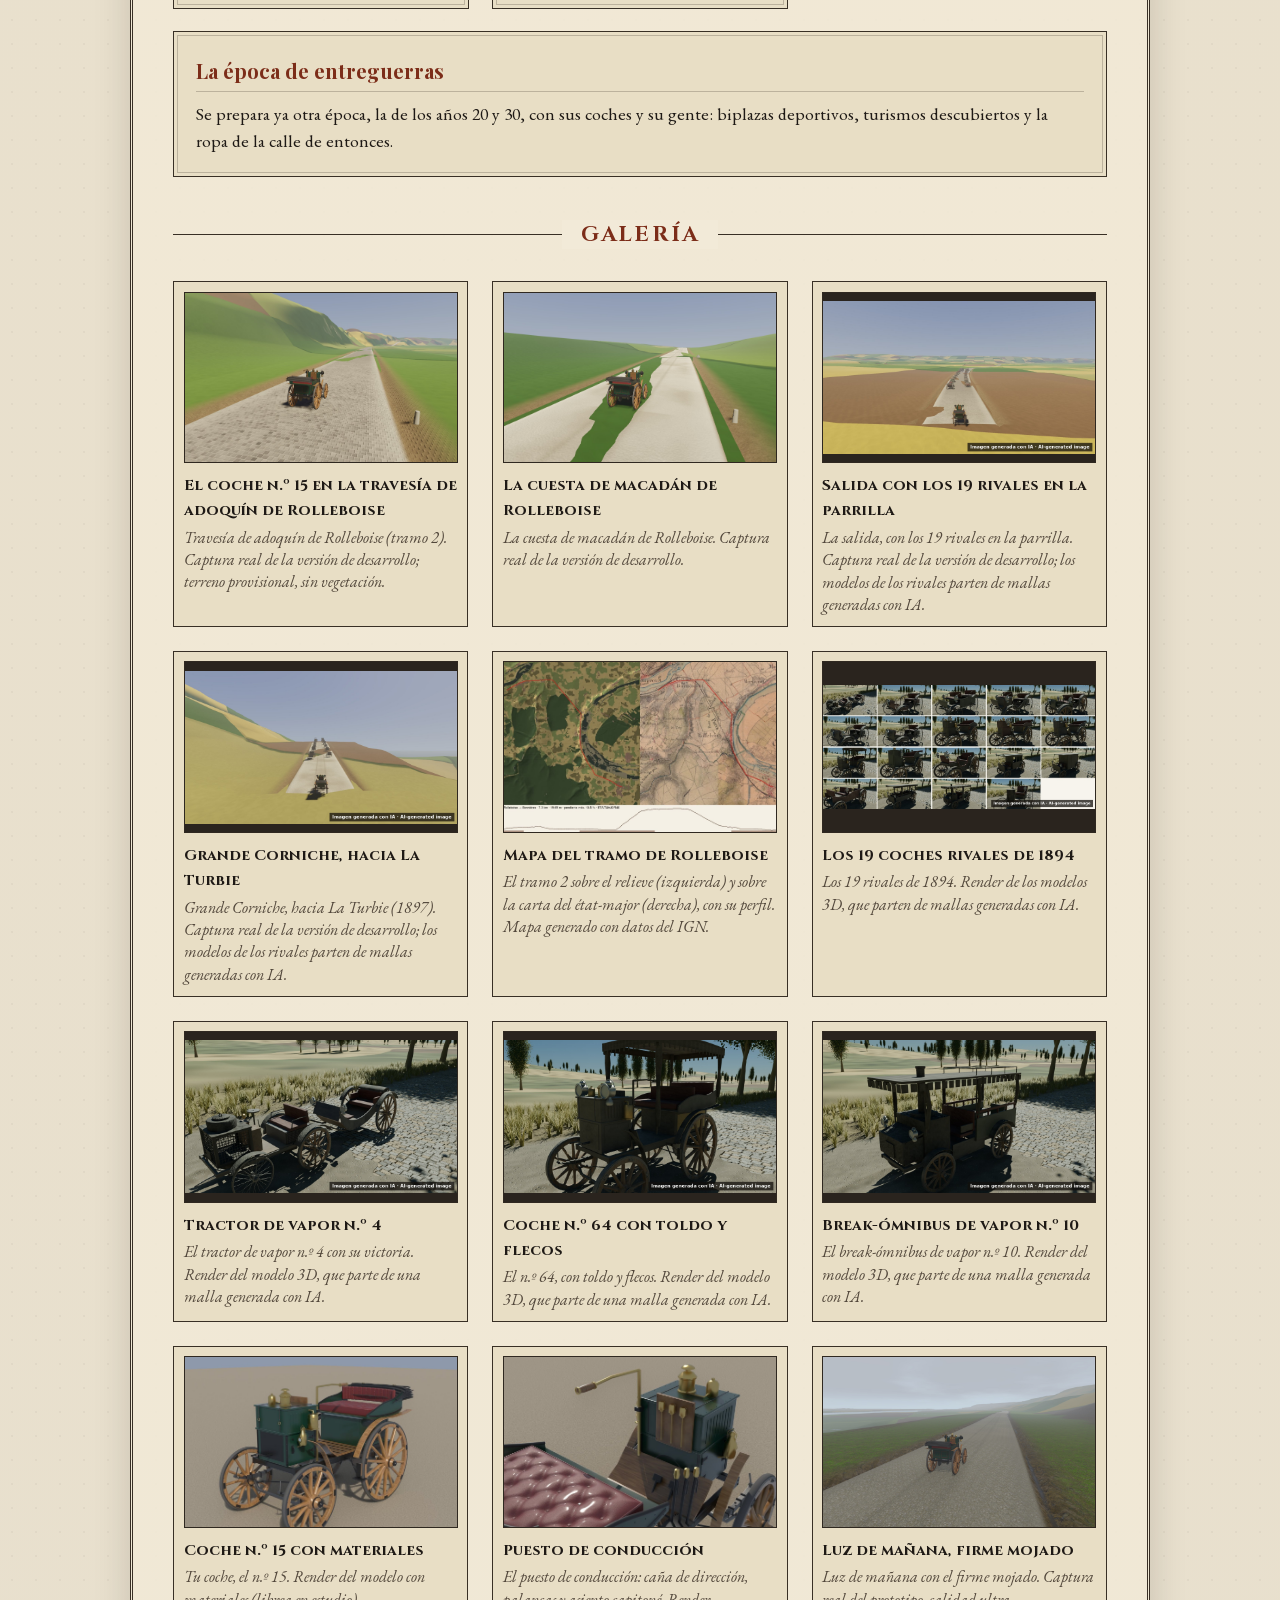
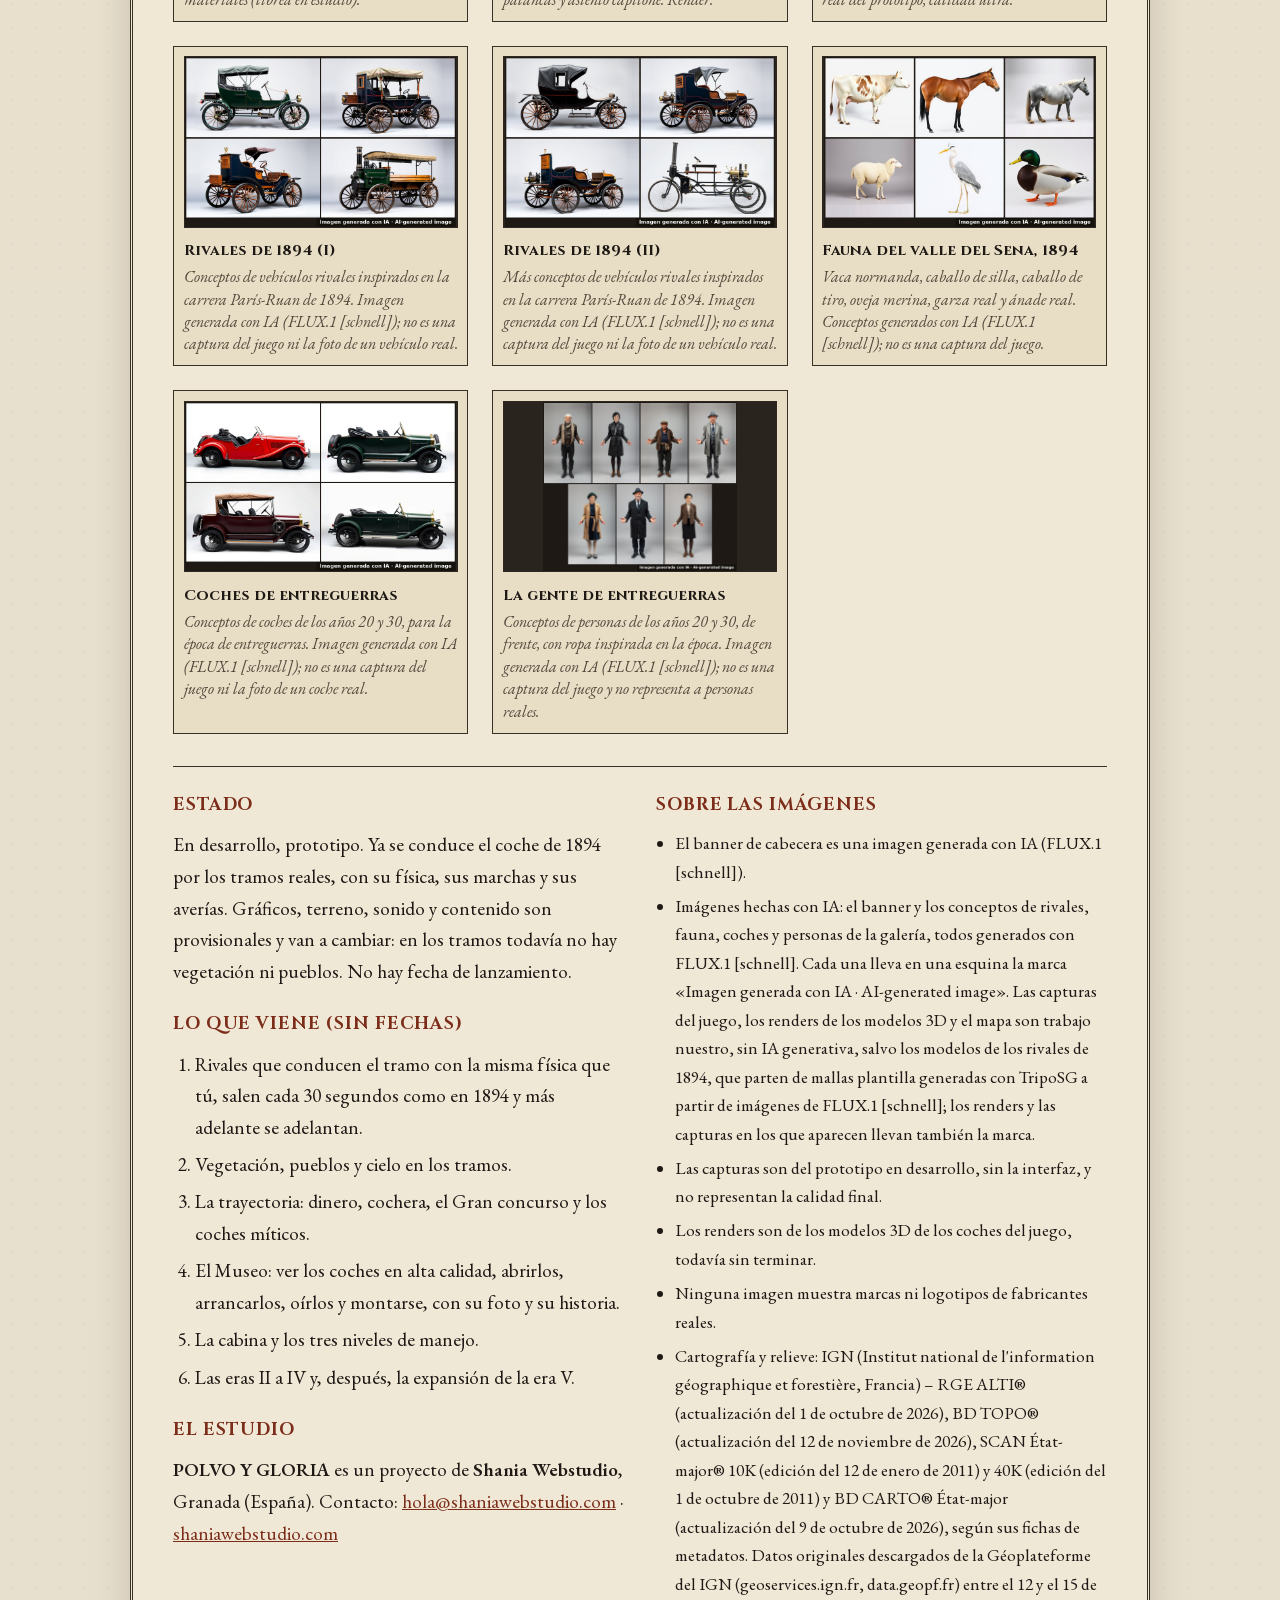
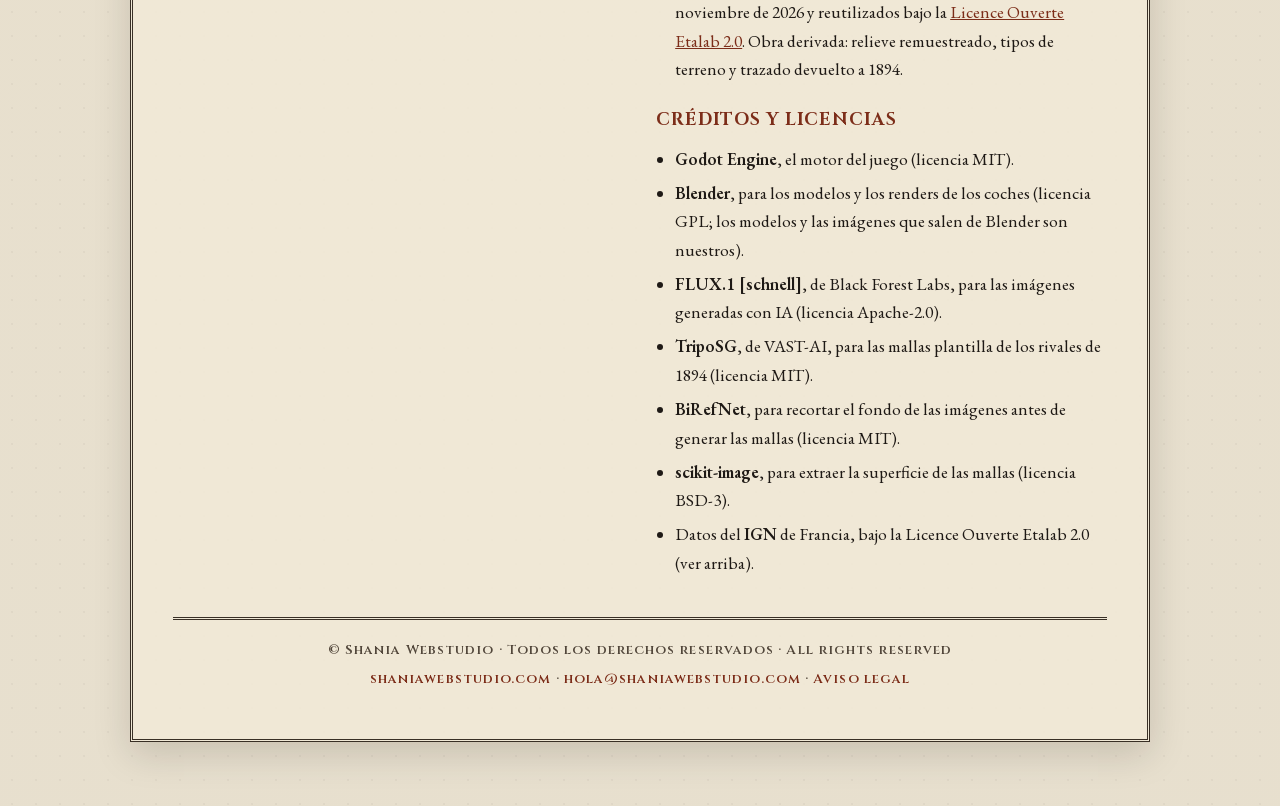
==== commit 4c854440: "Escaparate: cambios de la revisión legal (aviso de que no está a la venta, descripciones, pies de fo" ====
--- a/index.html
+++ b/index.html
@@ -4,11 +4,11 @@
   <meta charset="UTF-8">
   <meta name="viewport" content="width=device-width, initial-scale=1.0">
   <title>POLVO Y GLORIA — Carreras históricas en carretera abierta (1894–1970)</title>
-  <meta name="description" content="Simulador de carreras históricas en carretera abierta, de 1894 a 1970. Un juego de Shania Webstudio hecho con Godot.">
+  <meta name="description" content="Simulador de carreras históricas en carretera abierta, de 1894 a 1970, en desarrollo. Un juego de Shania Webstudio hecho con Godot.">
   <meta property="og:title" content="POLVO Y GLORIA">
-  <meta property="og:description" content="Carreras históricas en carretera abierta, de 1894 a 1970. Un juego de Shania Webstudio.">
+  <meta property="og:description" content="Carreras históricas en carretera abierta, de 1894 a 1970. Un juego de Shania Webstudio, en desarrollo.">
   <meta property="og:image" content="https://lv-webstudio.github.io/polvo-y-gloria-escaparate/banner.jpg">
-  <meta property="og:image:alt" content="POLVO Y GLORIA, carreras históricas en carretera abierta">
+  <meta property="og:image:alt" content="POLVO Y GLORIA, carreras históricas en carretera abierta (imagen generada con IA; no es una captura del juego)">
   <link rel="canonical" href="https://lv-webstudio.github.io/polvo-y-gloria-escaparate/">
   <link rel="alternate" hreflang="es" href="https://lv-webstudio.github.io/polvo-y-gloria-escaparate/">
   <link rel="alternate" hreflang="en" href="https://lv-webstudio.github.io/polvo-y-gloria-escaparate/en/">
@@ -379,17 +379,17 @@
     <hr class="double-rule">
 
     <aside class="aviso-desarrollo" role="note">
-      <strong>Juego en desarrollo.</strong> POLVO Y GLORIA todavía no está terminado: las imágenes de esta página son de trabajo y pueden cambiar.
+      <strong>Juego en desarrollo.</strong> POLVO Y GLORIA todavía no está terminado y no está a la venta. Lo que se describe aquí son objetivos de diseño que pueden cambiar o quedarse fuera; las imágenes son de trabajo, y las generadas con IA no muestran el aspecto del juego.
       <span class="aviso-fecha">Página actualizada el 25 de noviembre de 2026.</span>
     </aside>
 
-    <figure class="hero-banner gallery-zoom" tabindex="0" data-caption="Cabecera de POLVO Y GLORIA (imagen generada con IA).">
-      <img src="banner.jpg" alt="Cabecera de Polvo y Gloria: carrera histórica en carretera de época (imagen generada con IA)">
+    <figure class="hero-banner gallery-zoom" tabindex="0" data-caption="Cabecera de POLVO Y GLORIA (imagen generada con IA; no es una captura del juego).">
+      <img src="banner.jpg" alt="Cabecera de Polvo y Gloria: carrera histórica en carretera de época (imagen generada con IA; no es una captura del juego)">
     </figure>
 
     <section class="lead-columns">
       <p class="dropcap">Antes de los circuitos, las carreras se corrían por la carretera de todos: entre pueblos, sobre macadán y adoquín, con un mecánico a bordo y una nube de polvo detrás. <strong>POLVO Y GLORIA</strong> te sienta en esos coches, desde los primeros «coches sin caballos» de 1894, sin acelerador y con tres marchas, hasta los últimos grandes maratones de carretera de 1970. Aquí no gana el que más corre, sino el que sabe llevar su máquina hasta la meta: no calar en la cuesta, elegir bien la marcha, cuidar las ruedas y no quedarse sin agua.</p>
-      <p>Es un juego de <strong>Shania Webstudio</strong>, hecho con el motor <strong>Godot</strong>, con un listón alto: acabado visual de gama alta e hiperrealista en un ámbito acotado, con pocas carreras y pocos coches, pero con mucha profundidad.</p>
+      <p>Es un juego de <strong>Shania Webstudio</strong>, hecho con el motor <strong>Godot</strong>, con un objetivo alto: buscamos un acabado visual de gama alta e hiperrealista en un ámbito acotado, con pocas carreras y pocos coches, pero con mucha profundidad.</p>
     </section>
 
     <div class="ornament-divider"><span>Las épocas y la progresión</span></div>
@@ -576,14 +576,14 @@
         <figcaption class="gallery-caption">La cuesta de macadán de Rolleboise. Captura real de la versión de desarrollo.</figcaption>
       </figure>
       <figure class="gallery-item gallery-zoom" tabindex="0">
-        <img src="fotos/12-salida-con-los-19-rivales.jpg" alt="Salida con los 19 rivales en la parrilla" loading="lazy">
+        <img class="mosaico" src="fotos/12-salida-con-los-19-rivales.jpg" alt="Salida con los 19 rivales en la parrilla (modelos a partir de mallas generadas con IA)" loading="lazy">
         <div class="gallery-title">Salida con los 19 rivales en la parrilla</div>
-        <figcaption class="gallery-caption">La salida, con los 19 rivales en la parrilla. Captura real de la versión de desarrollo.</figcaption>
-      </figure>
-      <figure class="gallery-item gallery-zoom" tabindex="0">
-        <img src="fotos/13-grande-corniche-la-turbie.jpg" alt="Grande Corniche, hacia La Turbie" loading="lazy">
+        <figcaption class="gallery-caption">La salida, con los 19 rivales en la parrilla. Captura real de la versión de desarrollo; los modelos de los rivales parten de mallas generadas con IA.</figcaption>
+      </figure>
+      <figure class="gallery-item gallery-zoom" tabindex="0">
+        <img class="mosaico" src="fotos/13-grande-corniche-la-turbie.jpg" alt="Grande Corniche, hacia La Turbie (rivales a partir de mallas generadas con IA)" loading="lazy">
         <div class="gallery-title">Grande Corniche, hacia La Turbie</div>
-        <figcaption class="gallery-caption">Grande Corniche, hacia La Turbie (1897). Captura real de la versión de desarrollo.</figcaption>
+        <figcaption class="gallery-caption">Grande Corniche, hacia La Turbie (1897). Captura real de la versión de desarrollo; los modelos de los rivales parten de mallas generadas con IA.</figcaption>
       </figure>
       <figure class="gallery-item gallery-zoom" tabindex="0">
         <img src="fotos/14-mapa-tramo-rolleboise.jpg" alt="Mapa del tramo de Rolleboise" loading="lazy">
@@ -591,24 +591,24 @@
         <figcaption class="gallery-caption">El tramo 2 sobre el relieve (izquierda) y sobre la carta del état-major (derecha), con su perfil. Mapa generado con datos del IGN.</figcaption>
       </figure>
       <figure class="gallery-item gallery-zoom" tabindex="0">
-        <img src="fotos/15-los-19-coches-render.jpg" alt="Los 19 coches rivales de 1894" loading="lazy">
+        <img class="mosaico" src="fotos/15-los-19-coches-render.jpg" alt="Los 19 coches rivales de 1894 (render de modelos a partir de mallas generadas con IA)" loading="lazy">
         <div class="gallery-title">Los 19 coches rivales de 1894</div>
-        <figcaption class="gallery-caption">Los 19 rivales de 1894. Render del modelo 3D.</figcaption>
-      </figure>
-      <figure class="gallery-item gallery-zoom" tabindex="0">
-        <img src="fotos/16-tractor-de-vapor-n4-render.jpg" alt="Tractor de vapor n.º 4" loading="lazy">
+        <figcaption class="gallery-caption">Los 19 rivales de 1894. Render de los modelos 3D, que parten de mallas generadas con IA.</figcaption>
+      </figure>
+      <figure class="gallery-item gallery-zoom" tabindex="0">
+        <img class="mosaico" src="fotos/16-tractor-de-vapor-n4-render.jpg" alt="Tractor de vapor n.º 4 (render de un modelo a partir de una malla generada con IA)" loading="lazy">
         <div class="gallery-title">Tractor de vapor n.º 4</div>
-        <figcaption class="gallery-caption">El tractor de vapor n.º 4 con su victoria. Render del modelo 3D.</figcaption>
-      </figure>
-      <figure class="gallery-item gallery-zoom" tabindex="0">
-        <img src="fotos/17-coche-con-toldo-n64-render.jpg" alt="Coche n.º 64 con toldo y flecos" loading="lazy">
+        <figcaption class="gallery-caption">El tractor de vapor n.º 4 con su victoria. Render del modelo 3D, que parte de una malla generada con IA.</figcaption>
+      </figure>
+      <figure class="gallery-item gallery-zoom" tabindex="0">
+        <img class="mosaico" src="fotos/17-coche-con-toldo-n64-render.jpg" alt="Coche n.º 64 con toldo y flecos (render de un modelo a partir de una malla generada con IA)" loading="lazy">
         <div class="gallery-title">Coche n.º 64 con toldo y flecos</div>
-        <figcaption class="gallery-caption">El n.º 64, con toldo y flecos. Render del modelo 3D.</figcaption>
-      </figure>
-      <figure class="gallery-item gallery-zoom" tabindex="0">
-        <img src="fotos/18-break-omnibus-de-vapor-n10-render.jpg" alt="Break-ómnibus de vapor n.º 10" loading="lazy">
+        <figcaption class="gallery-caption">El n.º 64, con toldo y flecos. Render del modelo 3D, que parte de una malla generada con IA.</figcaption>
+      </figure>
+      <figure class="gallery-item gallery-zoom" tabindex="0">
+        <img class="mosaico" src="fotos/18-break-omnibus-de-vapor-n10-render.jpg" alt="Break-ómnibus de vapor n.º 10 (render de un modelo a partir de una malla generada con IA)" loading="lazy">
         <div class="gallery-title">Break-ómnibus de vapor n.º 10</div>
-        <figcaption class="gallery-caption">El break-ómnibus de vapor n.º 10. Render del modelo 3D.</figcaption>
+        <figcaption class="gallery-caption">El break-ómnibus de vapor n.º 10. Render del modelo 3D, que parte de una malla generada con IA.</figcaption>
       </figure>
       <figure class="gallery-item gallery-zoom" tabindex="0">
         <img src="fotos/02-coche-n15-render-con-materiales.jpg" alt="Coche n.º 15 con materiales" loading="lazy">
@@ -628,27 +628,27 @@
       <figure class="gallery-item gallery-zoom" tabindex="0">
         <img class="mosaico" src="fotos/19-conceptos-rivales-1894-a.jpg" alt="Cuatro conceptos de vehículos rivales de 1894: un phaéton, un cuatro plazas con toldo de flecos, un biplaza con capota y un break-ómnibus de vapor (imagen generada con IA)" loading="lazy">
         <div class="gallery-title">Rivales de 1894 (I)</div>
-        <figcaption class="gallery-caption">Conceptos de vehículos rivales inspirados en la carrera París-Ruan de 1894. Imagen generada con IA (FLUX.1 [schnell]); no es una captura del juego.</figcaption>
+        <figcaption class="gallery-caption">Conceptos de vehículos rivales inspirados en la carrera París-Ruan de 1894. Imagen generada con IA (FLUX.1 [schnell]); no es una captura del juego ni la foto de un vehículo real.</figcaption>
       </figure>
       <figure class="gallery-item gallery-zoom" tabindex="0">
         <img class="mosaico" src="fotos/20-conceptos-rivales-1894-b.jpg" alt="Cuatro conceptos de vehículos rivales de 1894: una victoria remolcada con capota, un cuatro plazas con capota, un dos-à-dos y un triciclo de vapor (imagen generada con IA)" loading="lazy">
         <div class="gallery-title">Rivales de 1894 (II)</div>
-        <figcaption class="gallery-caption">Más conceptos de vehículos rivales inspirados en la carrera París-Ruan de 1894. Imagen generada con IA (FLUX.1 [schnell]).</figcaption>
+        <figcaption class="gallery-caption">Más conceptos de vehículos rivales inspirados en la carrera París-Ruan de 1894. Imagen generada con IA (FLUX.1 [schnell]); no es una captura del juego ni la foto de un vehículo real.</figcaption>
       </figure>
       <figure class="gallery-item gallery-zoom" tabindex="0">
         <img class="mosaico" src="fotos/23-conceptos-fauna-sena-1894.jpg" alt="Vaca normanda, caballo de silla, caballo de tiro, oveja merina, garza real y ánade real (imagen generada con IA)" loading="lazy">
         <div class="gallery-title">Fauna del valle del Sena, 1894</div>
-        <figcaption class="gallery-caption">Vaca normanda, caballo de silla, caballo de tiro, oveja merina, garza real y ánade real. Conceptos generados con IA (FLUX.1 [schnell]).</figcaption>
+        <figcaption class="gallery-caption">Vaca normanda, caballo de silla, caballo de tiro, oveja merina, garza real y ánade real. Conceptos generados con IA (FLUX.1 [schnell]); no es una captura del juego.</figcaption>
       </figure>
       <figure class="gallery-item gallery-zoom" tabindex="0">
         <img class="mosaico" src="fotos/21-conceptos-coches-entreguerras.jpg" alt="Cuatro conceptos de coches de los años 20 y 30 (imagen generada con IA)" loading="lazy">
         <div class="gallery-title">Coches de entreguerras</div>
-        <figcaption class="gallery-caption">Conceptos de coches de los años 20 y 30, para la época de entreguerras. Imagen generada con IA (FLUX.1 [schnell]).</figcaption>
+        <figcaption class="gallery-caption">Conceptos de coches de los años 20 y 30, para la época de entreguerras. Imagen generada con IA (FLUX.1 [schnell]); no es una captura del juego ni la foto de un coche real.</figcaption>
       </figure>
       <figure class="gallery-item gallery-zoom" tabindex="0">
         <img class="mosaico" src="fotos/22-conceptos-personas-entreguerras.jpg" alt="Siete conceptos de personas vestidas a la moda de los años 20 y 30 (imagen generada con IA)" loading="lazy">
         <div class="gallery-title">La gente de entreguerras</div>
-        <figcaption class="gallery-caption">Conceptos de personas de los años 20 y 30, de frente, con la ropa de la época. Imagen generada con IA (FLUX.1 [schnell]); no son personas reales.</figcaption>
+        <figcaption class="gallery-caption">Conceptos de personas de los años 20 y 30, de frente, con ropa inspirada en la época. Imagen generada con IA (FLUX.1 [schnell]); no es una captura del juego y no representa a personas reales.</figcaption>
       </figure>
     </section>
 
@@ -673,17 +673,20 @@
         <h3>Sobre las imágenes</h3>
         <ul>
           <li>El banner de cabecera es una imagen generada con IA (FLUX.1 [schnell]).</li>
-          <li>Imágenes hechas con IA: el banner y los conceptos de rivales, fauna, coches y personas de la galería, todos generados con FLUX.1 [schnell]. Cada una lleva en una esquina la marca «Imagen generada con IA · AI-generated image». Las capturas del juego, los renders de los modelos 3D y el mapa son de nuestro trabajo; algunos modelos parten de conceptos o mallas hechos con ayuda de IA.</li>
+          <li>Imágenes hechas con IA: el banner y los conceptos de rivales, fauna, coches y personas de la galería, todos generados con FLUX.1 [schnell]. Cada una lleva en una esquina la marca «Imagen generada con IA · AI-generated image». Las capturas del juego, los renders de los modelos 3D y el mapa son trabajo nuestro, sin IA generativa, salvo los modelos de los rivales de 1894, que parten de mallas plantilla generadas con TripoSG a partir de imágenes de FLUX.1 [schnell]; los renders y las capturas en los que aparecen llevan también la marca.</li>
           <li>Las capturas son del prototipo en desarrollo, sin la interfaz, y no representan la calidad final.</li>
           <li>Los renders son de los modelos 3D de los coches del juego, todavía sin terminar.</li>
           <li>Ninguna imagen muestra marcas ni logotipos de fabricantes reales.</li>
-          <li>Cartografía y relieve: © IGN – RGE ALTI®, BD TOPO®, SCAN État-major® 10K y 40K y BD CARTO® État-major, bajo la Licence Ouverte Etalab 2.0. Datos consultados entre el 12 y el 15 de noviembre de 2026. Es obra derivada: relieve remuestreado, tipos de terreno y trazado devuelto a 1894.</li>
+          <li>Cartografía y relieve: IGN (Institut national de l'information géographique et forestière, Francia) – RGE ALTI® (actualización del 1 de octubre de 2026), BD TOPO® (actualización del 12 de noviembre de 2026), SCAN État-major® 10K (edición del 12 de enero de 2011) y 40K (edición del 1 de octubre de 2011) y BD CARTO® État-major (actualización del 9 de octubre de 2026), según sus fichas de metadatos. Datos originales descargados de la Géoplateforme del IGN (geoservices.ign.fr, data.geopf.fr) entre el 12 y el 15 de noviembre de 2026 y reutilizados bajo la <a href="https://www.etalab.gouv.fr/licence-ouverte-open-licence/">Licence Ouverte Etalab 2.0</a>. Obra derivada: relieve remuestreado, tipos de terreno y trazado devuelto a 1894.</li>
         </ul>
         <h3 class="siguiente">Créditos y licencias</h3>
         <ul>
           <li><strong>Godot Engine</strong>, el motor del juego (licencia MIT).</li>
           <li><strong>Blender</strong>, para los modelos y los renders de los coches (licencia GPL; los modelos y las imágenes que salen de Blender son nuestros).</li>
           <li><strong>FLUX.1 [schnell]</strong>, de Black Forest Labs, para las imágenes generadas con IA (licencia Apache-2.0).</li>
+          <li><strong>TripoSG</strong>, de VAST-AI, para las mallas plantilla de los rivales de 1894 (licencia MIT).</li>
+          <li><strong>BiRefNet</strong>, para recortar el fondo de las imágenes antes de generar las mallas (licencia MIT).</li>
+          <li><strong>scikit-image</strong>, para extraer la superficie de las mallas (licencia BSD-3).</li>
           <li>Datos del <strong>IGN</strong> de Francia, bajo la Licence Ouverte Etalab 2.0 (ver arriba).</li>
         </ul>
       </div>
@@ -691,7 +694,7 @@
 
     <footer>
       <p>© Shania Webstudio · Todos los derechos reservados · All rights reserved</p>
-      <p><a href="https://shaniawebstudio.com">shaniawebstudio.com</a> · <a href="mailto:hola@shaniawebstudio.com">hola@shaniawebstudio.com</a></p>
+      <p><a href="https://shaniawebstudio.com">shaniawebstudio.com</a> · <a href="mailto:hola@shaniawebstudio.com">hola@shaniawebstudio.com</a> · <a href="https://shaniawebstudio.com/aviso-legal">Aviso legal</a></p>
     </footer>
   </main>
 
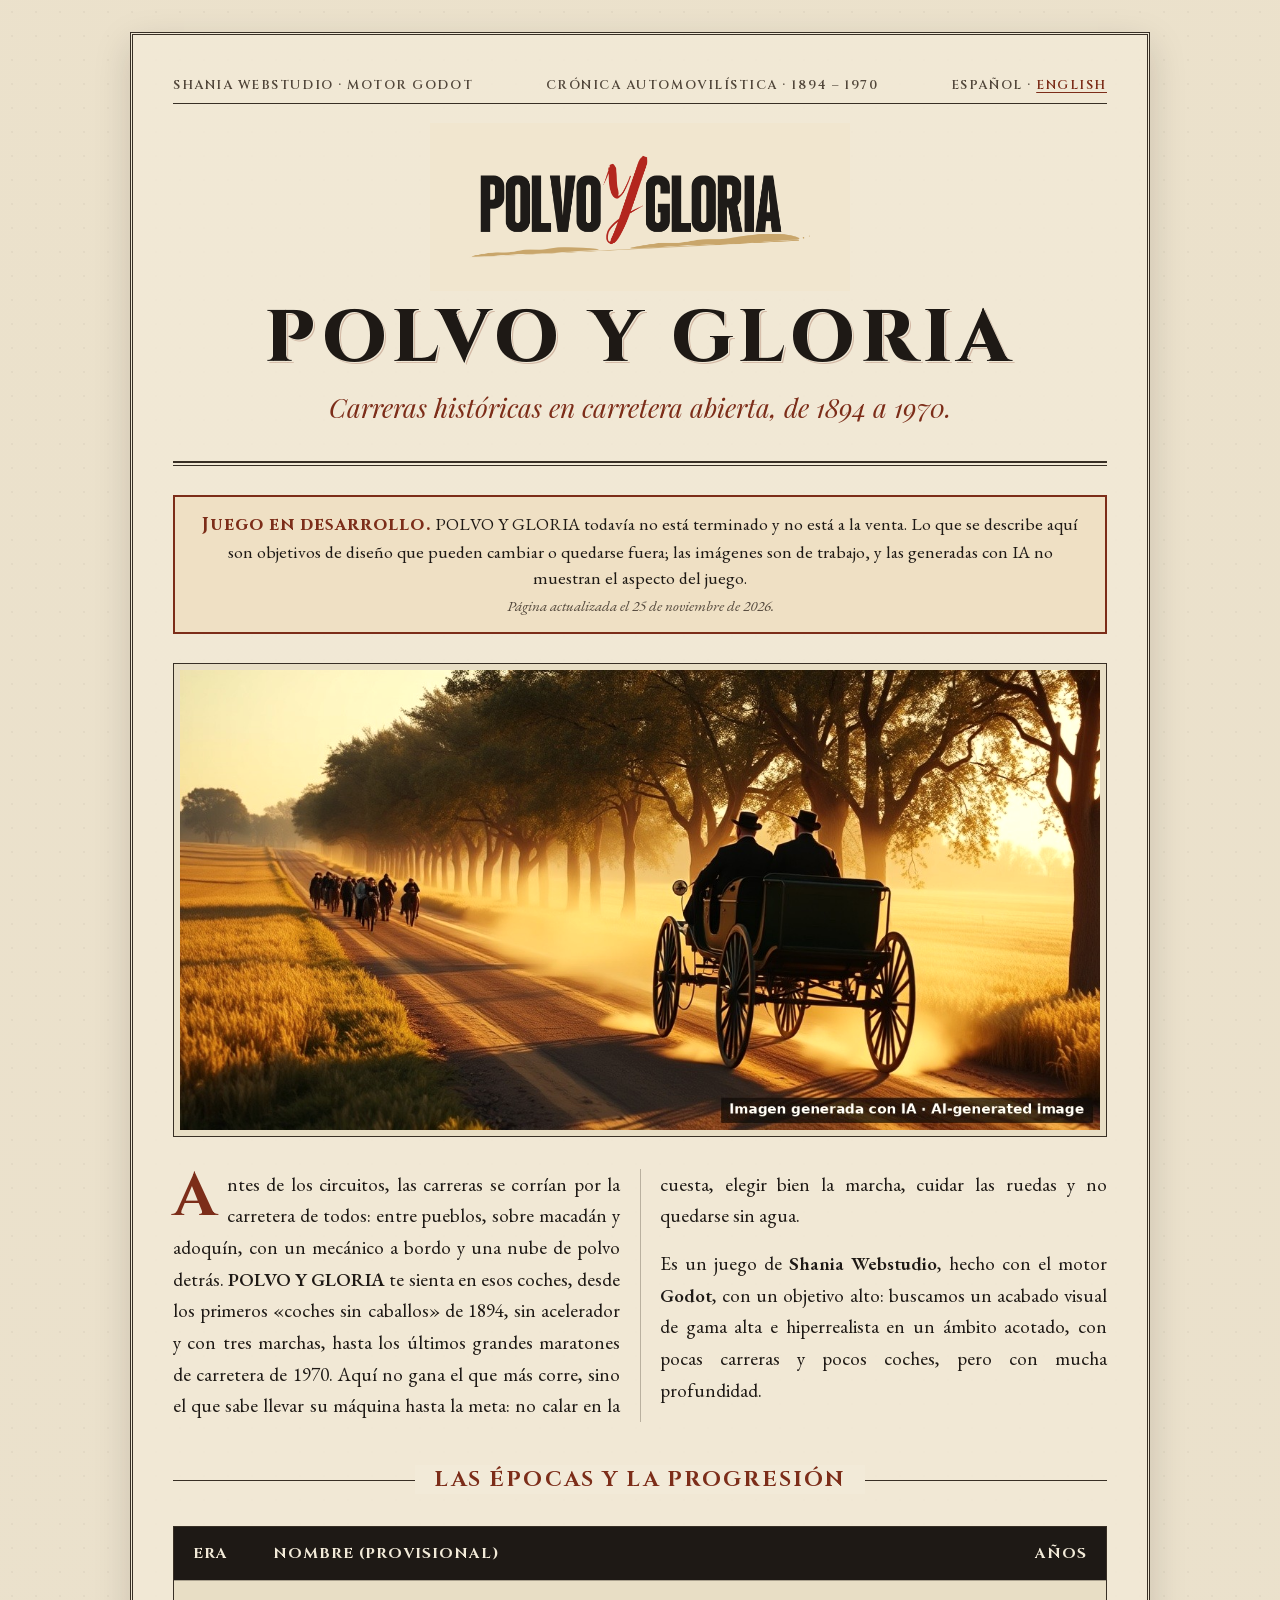
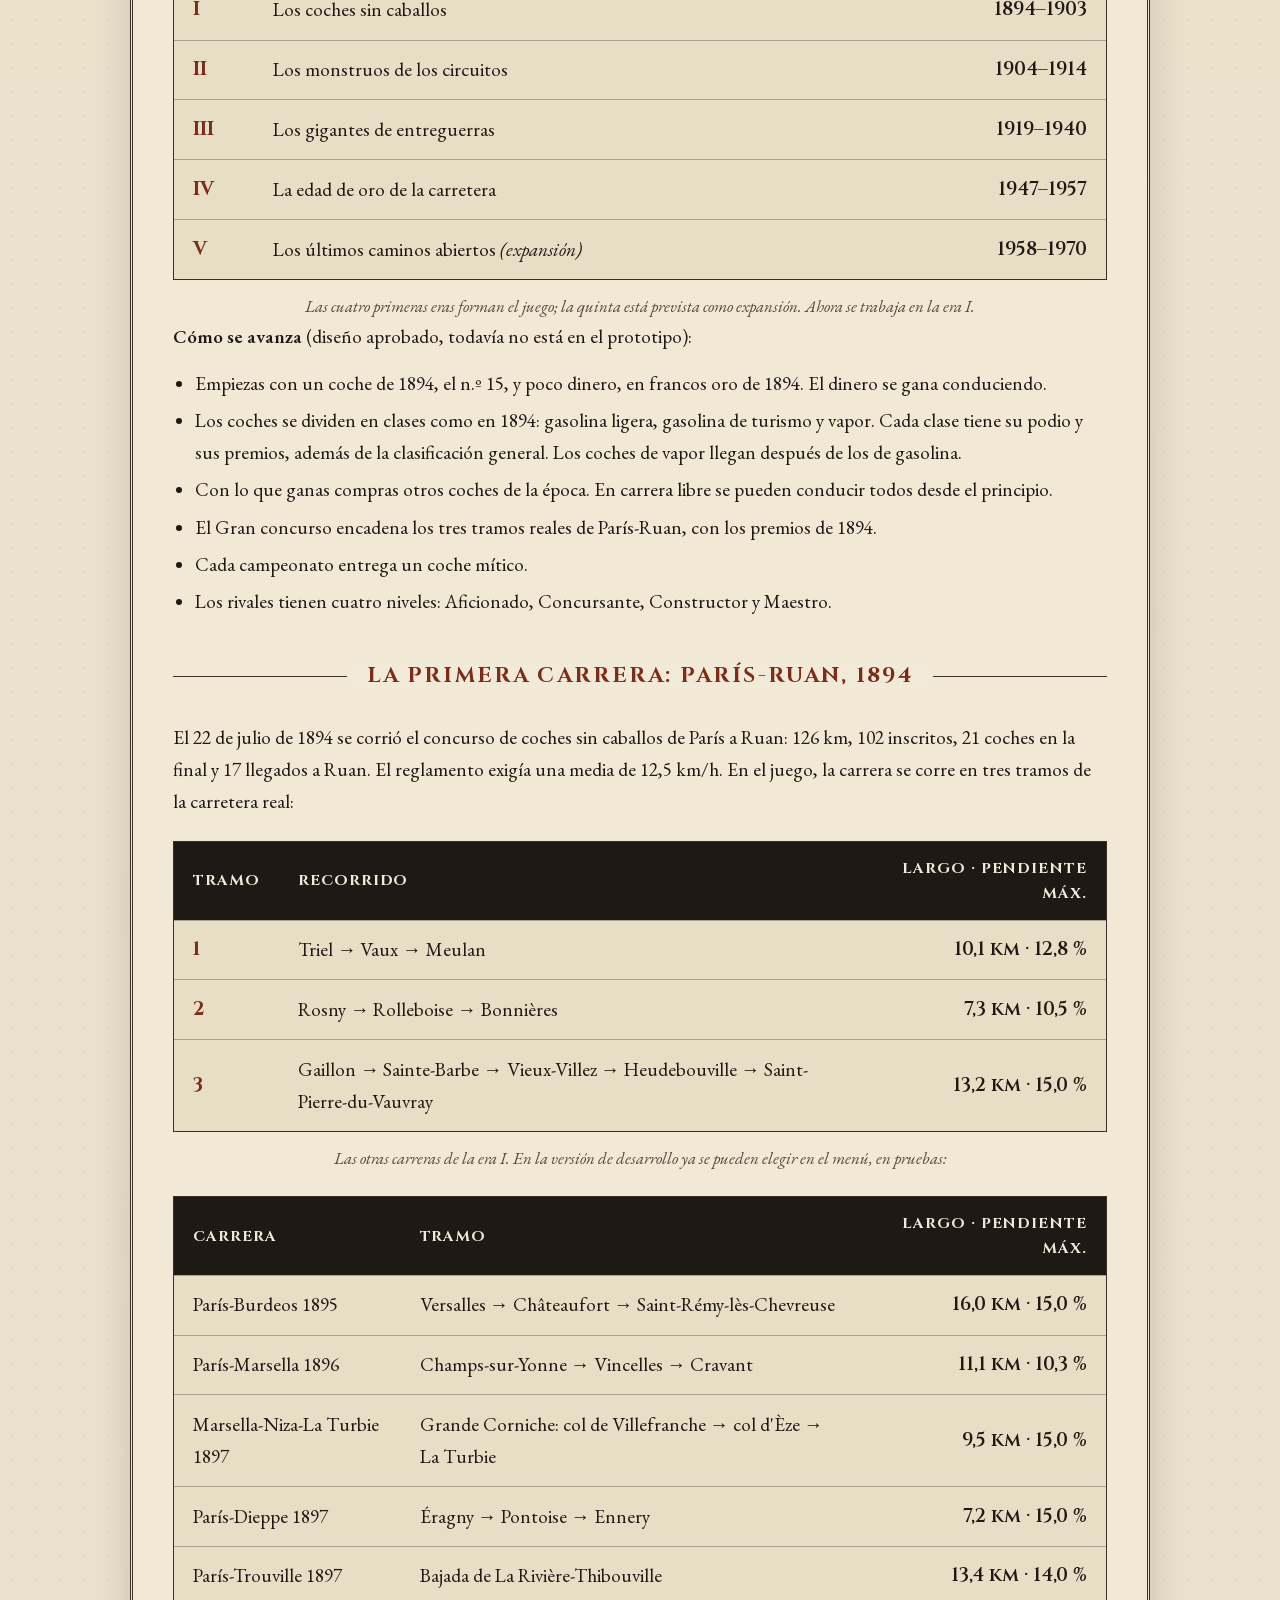
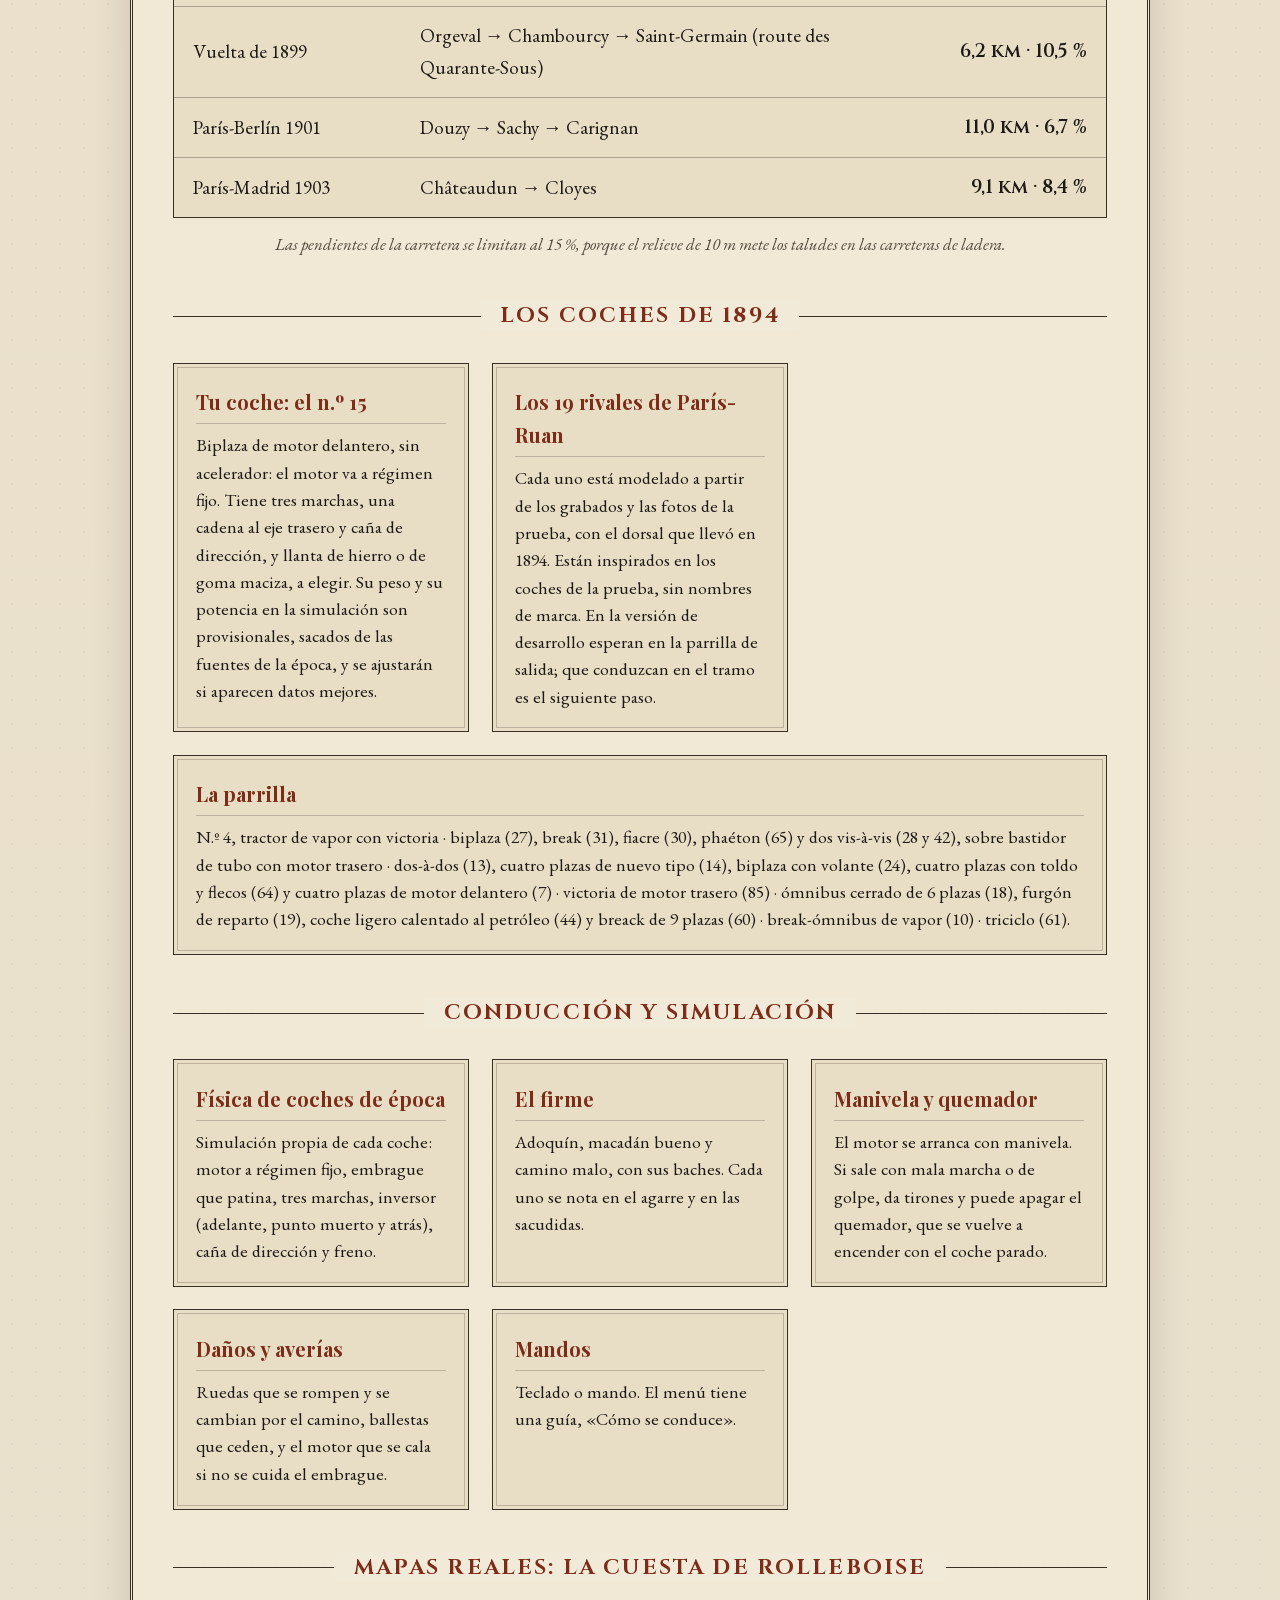
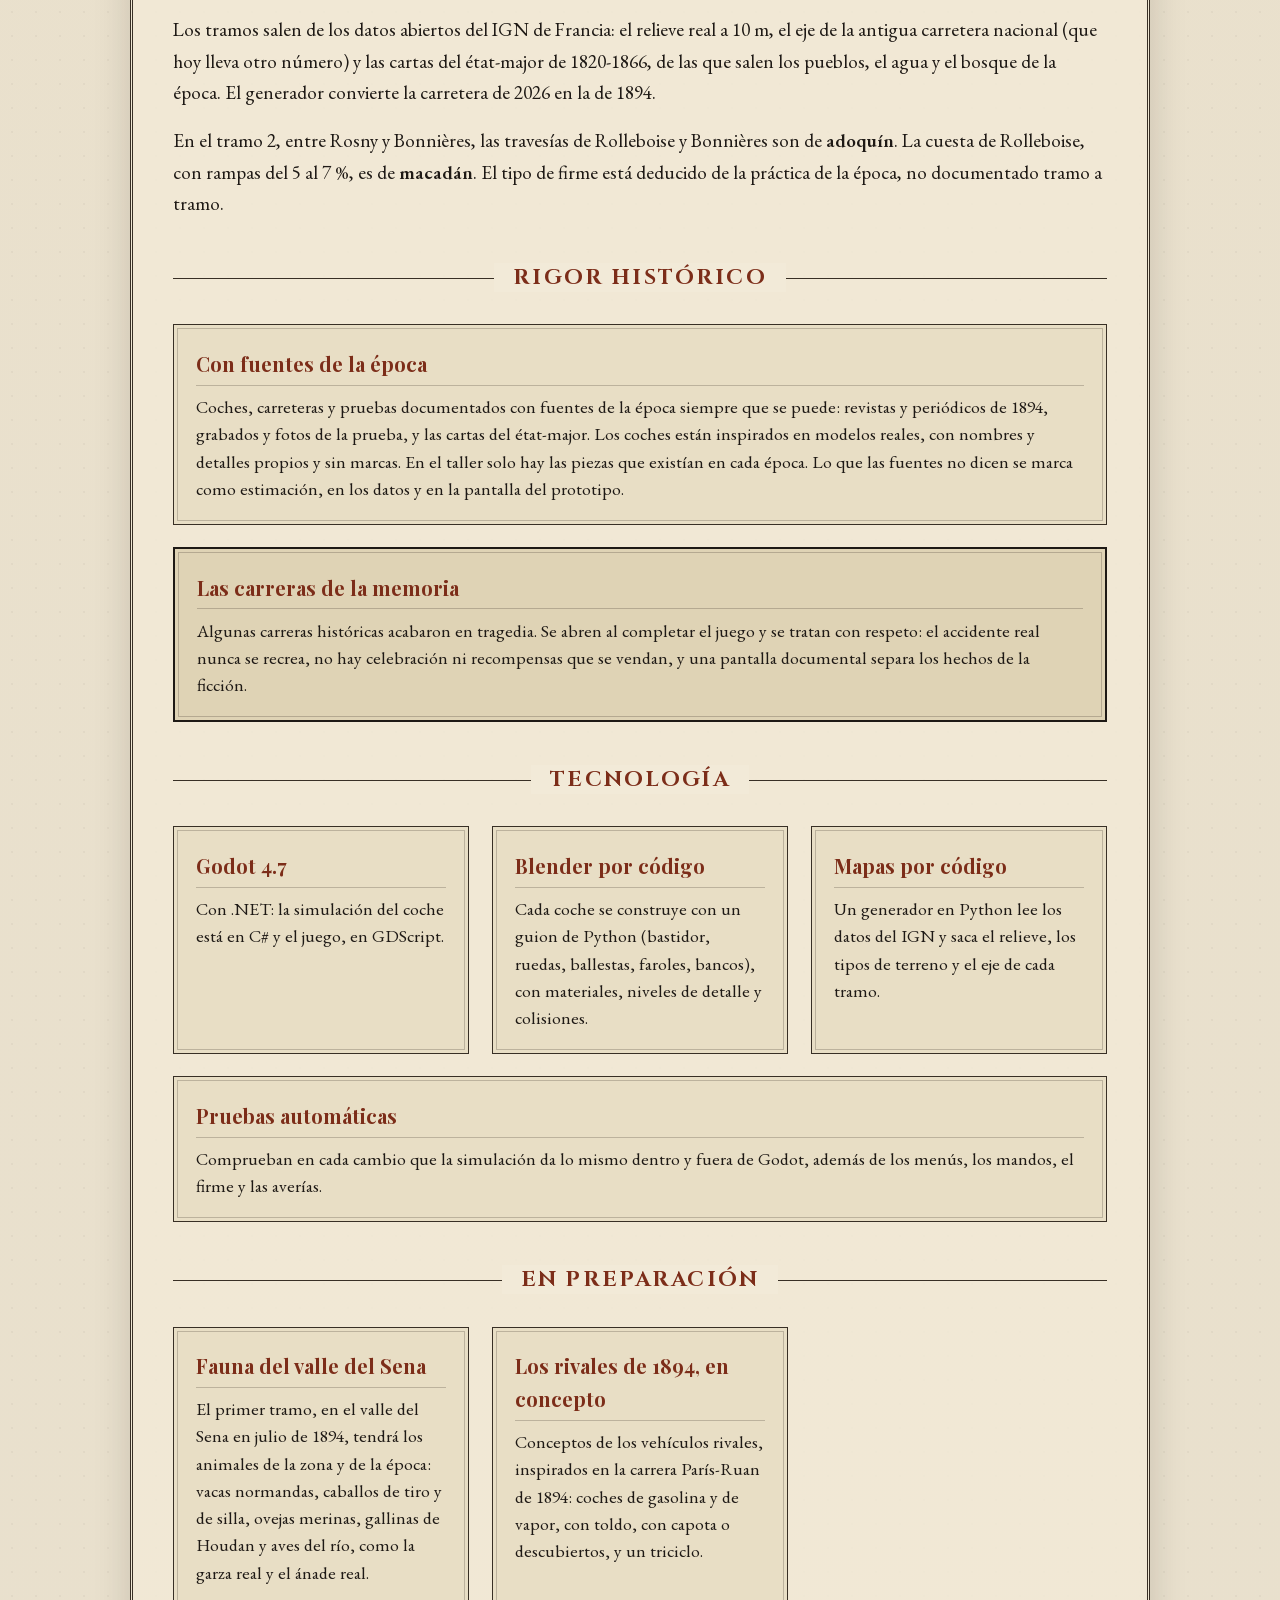
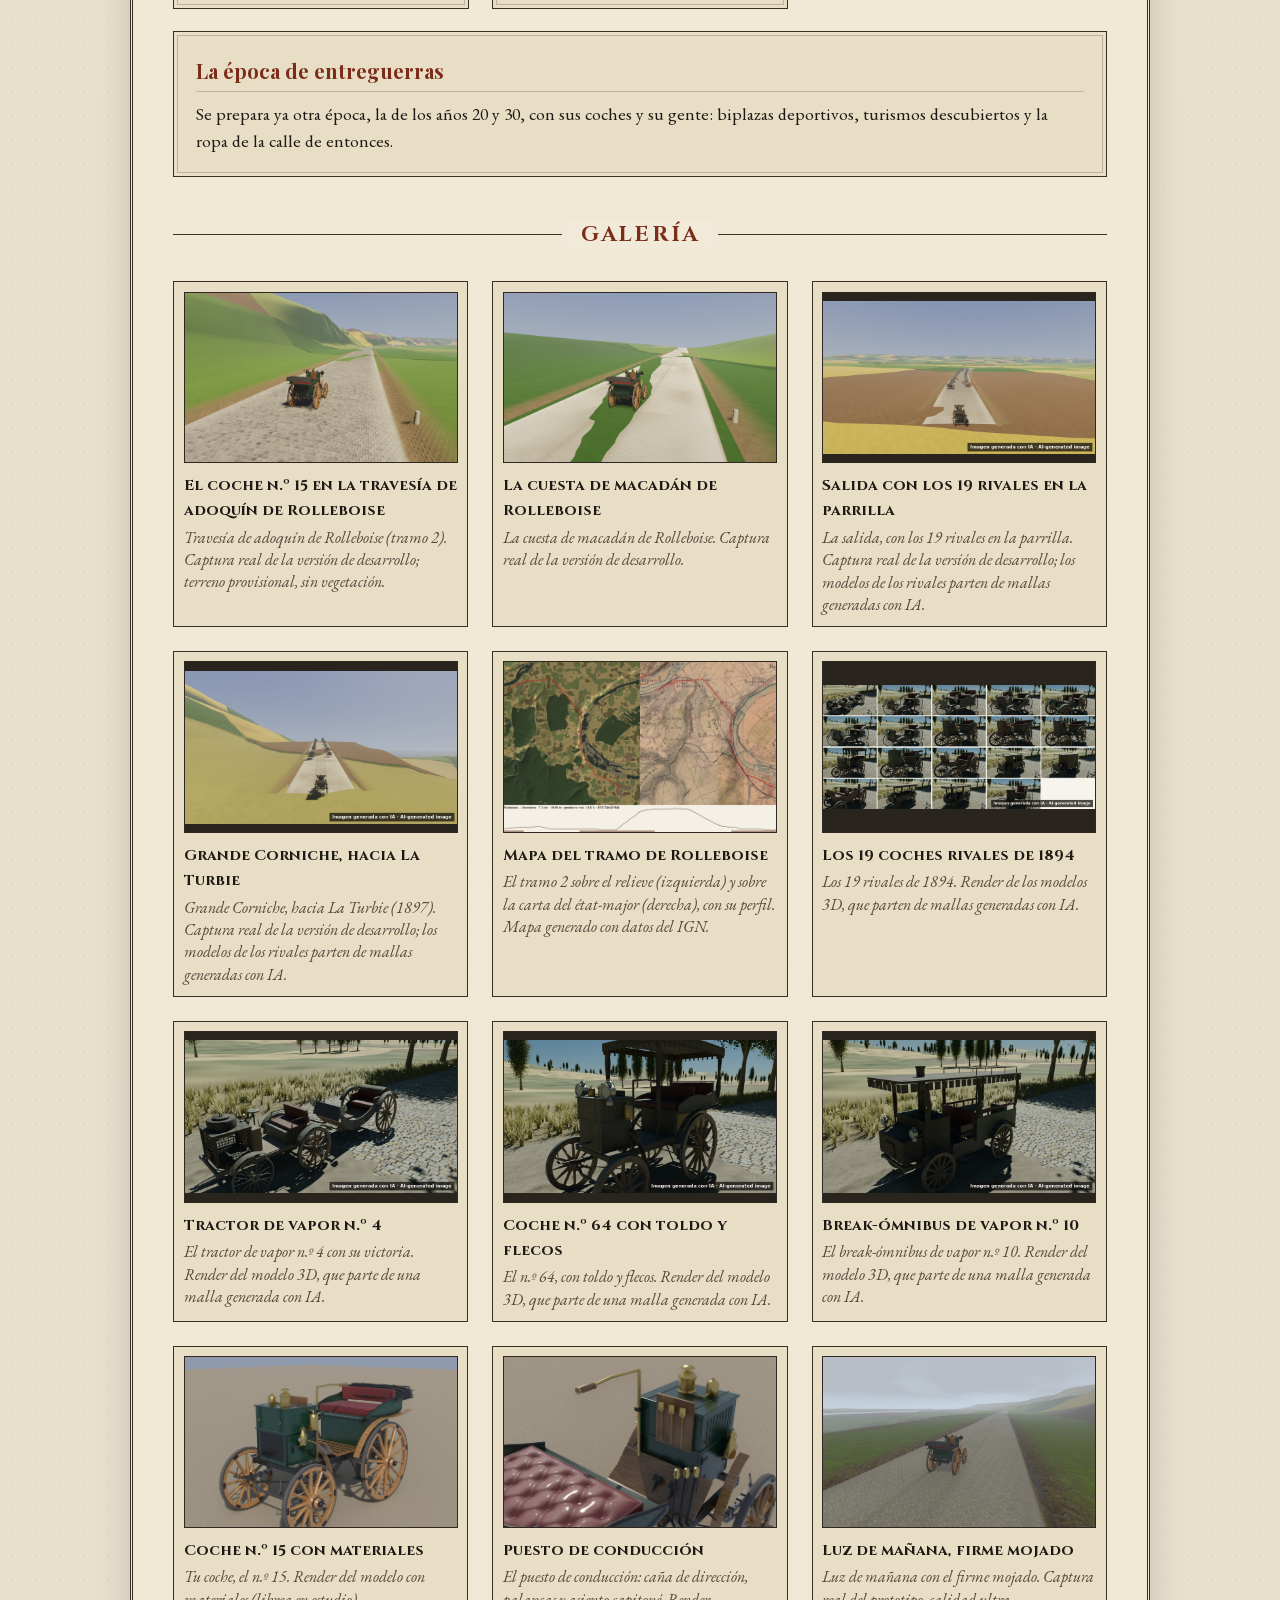
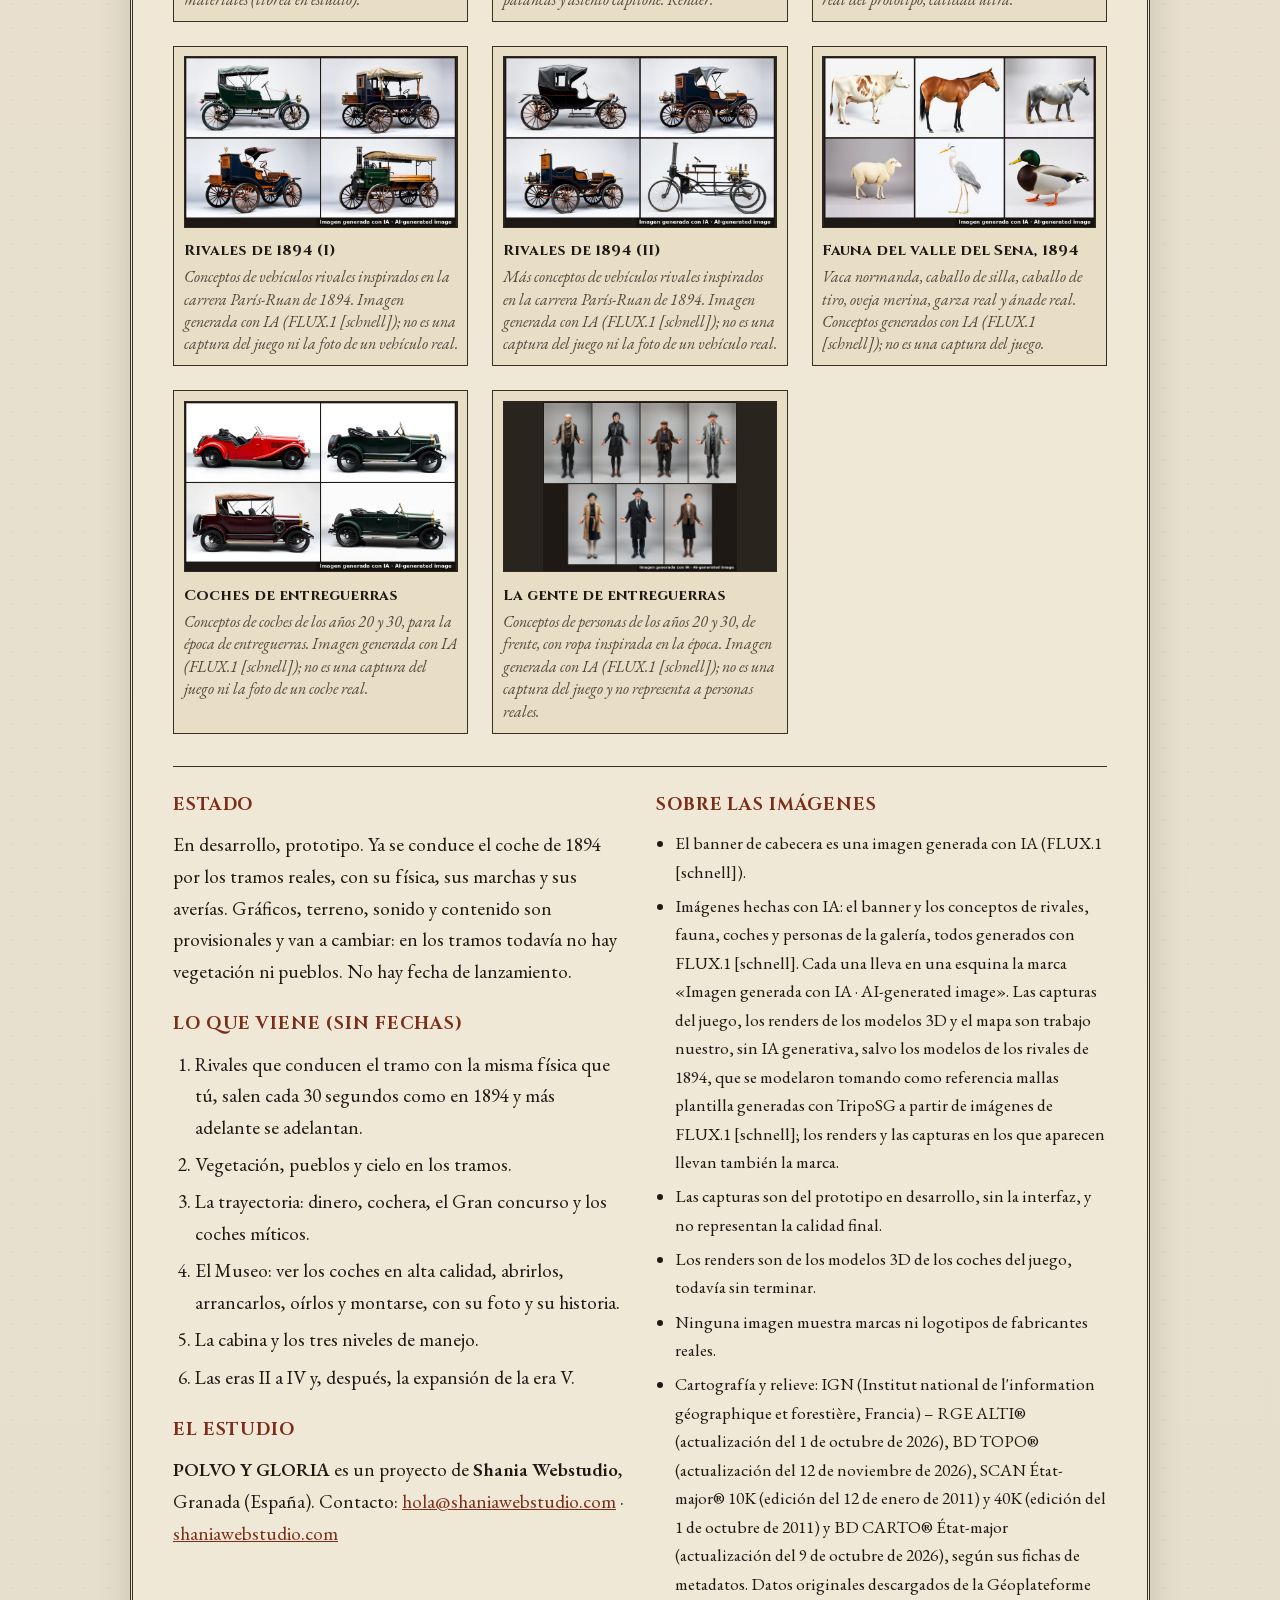
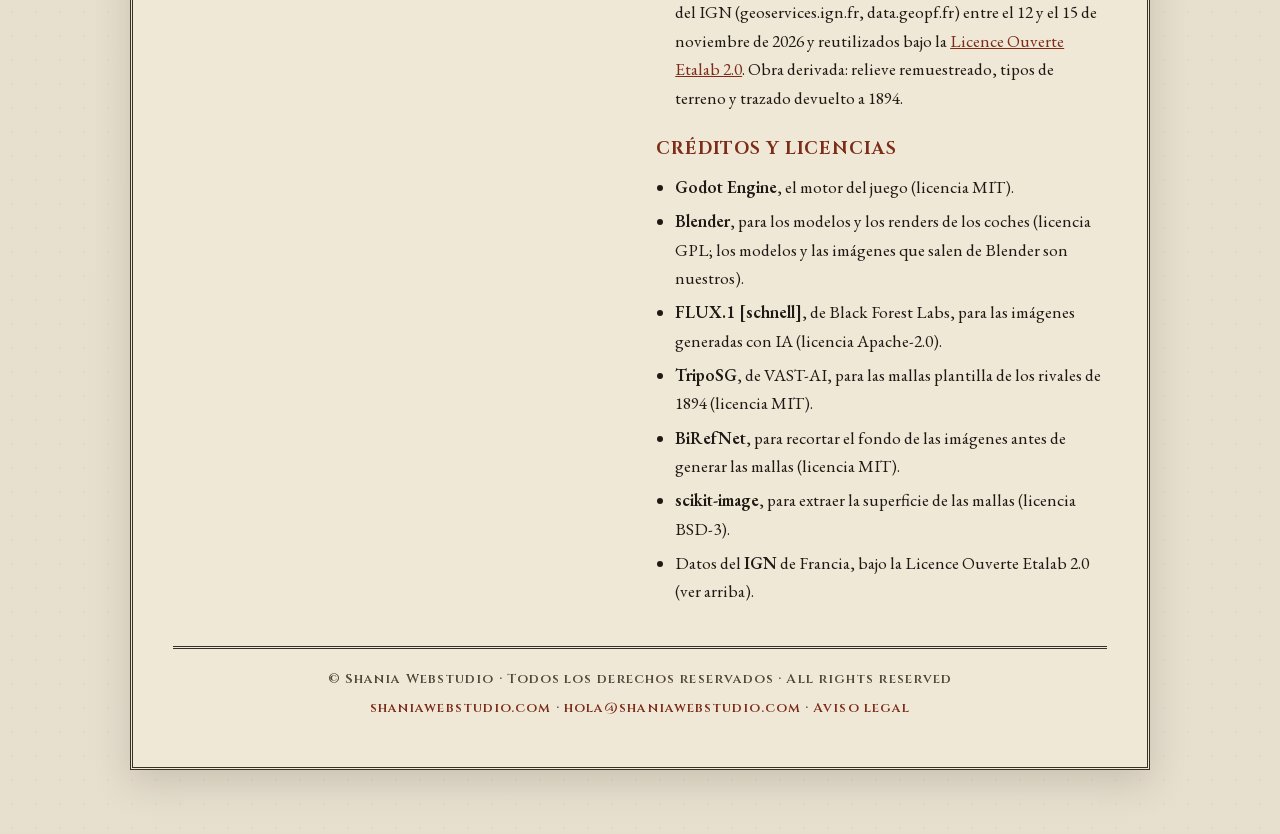
==== commit 00bb7115: "Escaparate: los rivales de 1894 se modelaron tomando como referencia las mallas plantilla (se dice a" ====
--- a/index.html
+++ b/index.html
@@ -673,7 +673,7 @@
         <h3>Sobre las imágenes</h3>
         <ul>
           <li>El banner de cabecera es una imagen generada con IA (FLUX.1 [schnell]).</li>
-          <li>Imágenes hechas con IA: el banner y los conceptos de rivales, fauna, coches y personas de la galería, todos generados con FLUX.1 [schnell]. Cada una lleva en una esquina la marca «Imagen generada con IA · AI-generated image». Las capturas del juego, los renders de los modelos 3D y el mapa son trabajo nuestro, sin IA generativa, salvo los modelos de los rivales de 1894, que parten de mallas plantilla generadas con TripoSG a partir de imágenes de FLUX.1 [schnell]; los renders y las capturas en los que aparecen llevan también la marca.</li>
+          <li>Imágenes hechas con IA: el banner y los conceptos de rivales, fauna, coches y personas de la galería, todos generados con FLUX.1 [schnell]. Cada una lleva en una esquina la marca «Imagen generada con IA · AI-generated image». Las capturas del juego, los renders de los modelos 3D y el mapa son trabajo nuestro, sin IA generativa, salvo los modelos de los rivales de 1894, que se modelaron tomando como referencia mallas plantilla generadas con TripoSG a partir de imágenes de FLUX.1 [schnell]; los renders y las capturas en los que aparecen llevan también la marca.</li>
           <li>Las capturas son del prototipo en desarrollo, sin la interfaz, y no representan la calidad final.</li>
           <li>Los renders son de los modelos 3D de los coches del juego, todavía sin terminar.</li>
           <li>Ninguna imagen muestra marcas ni logotipos de fabricantes reales.</li>
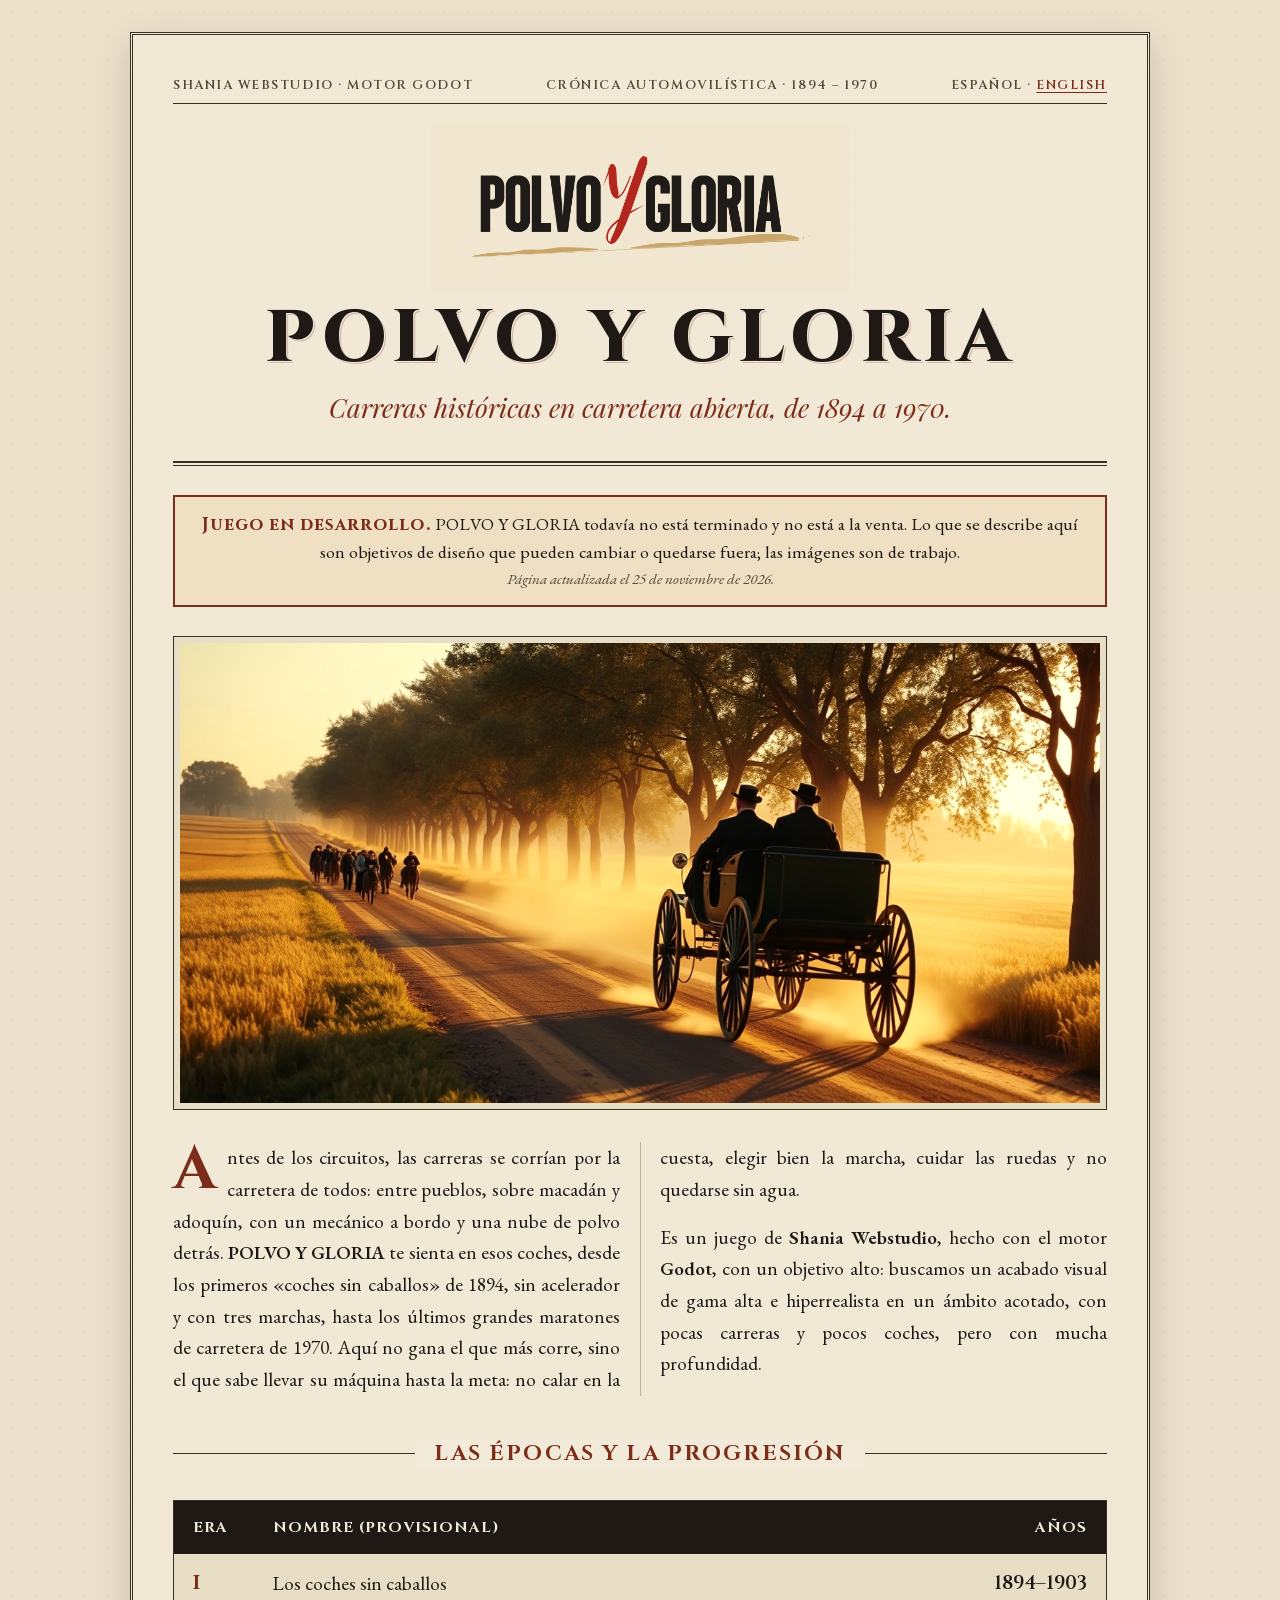
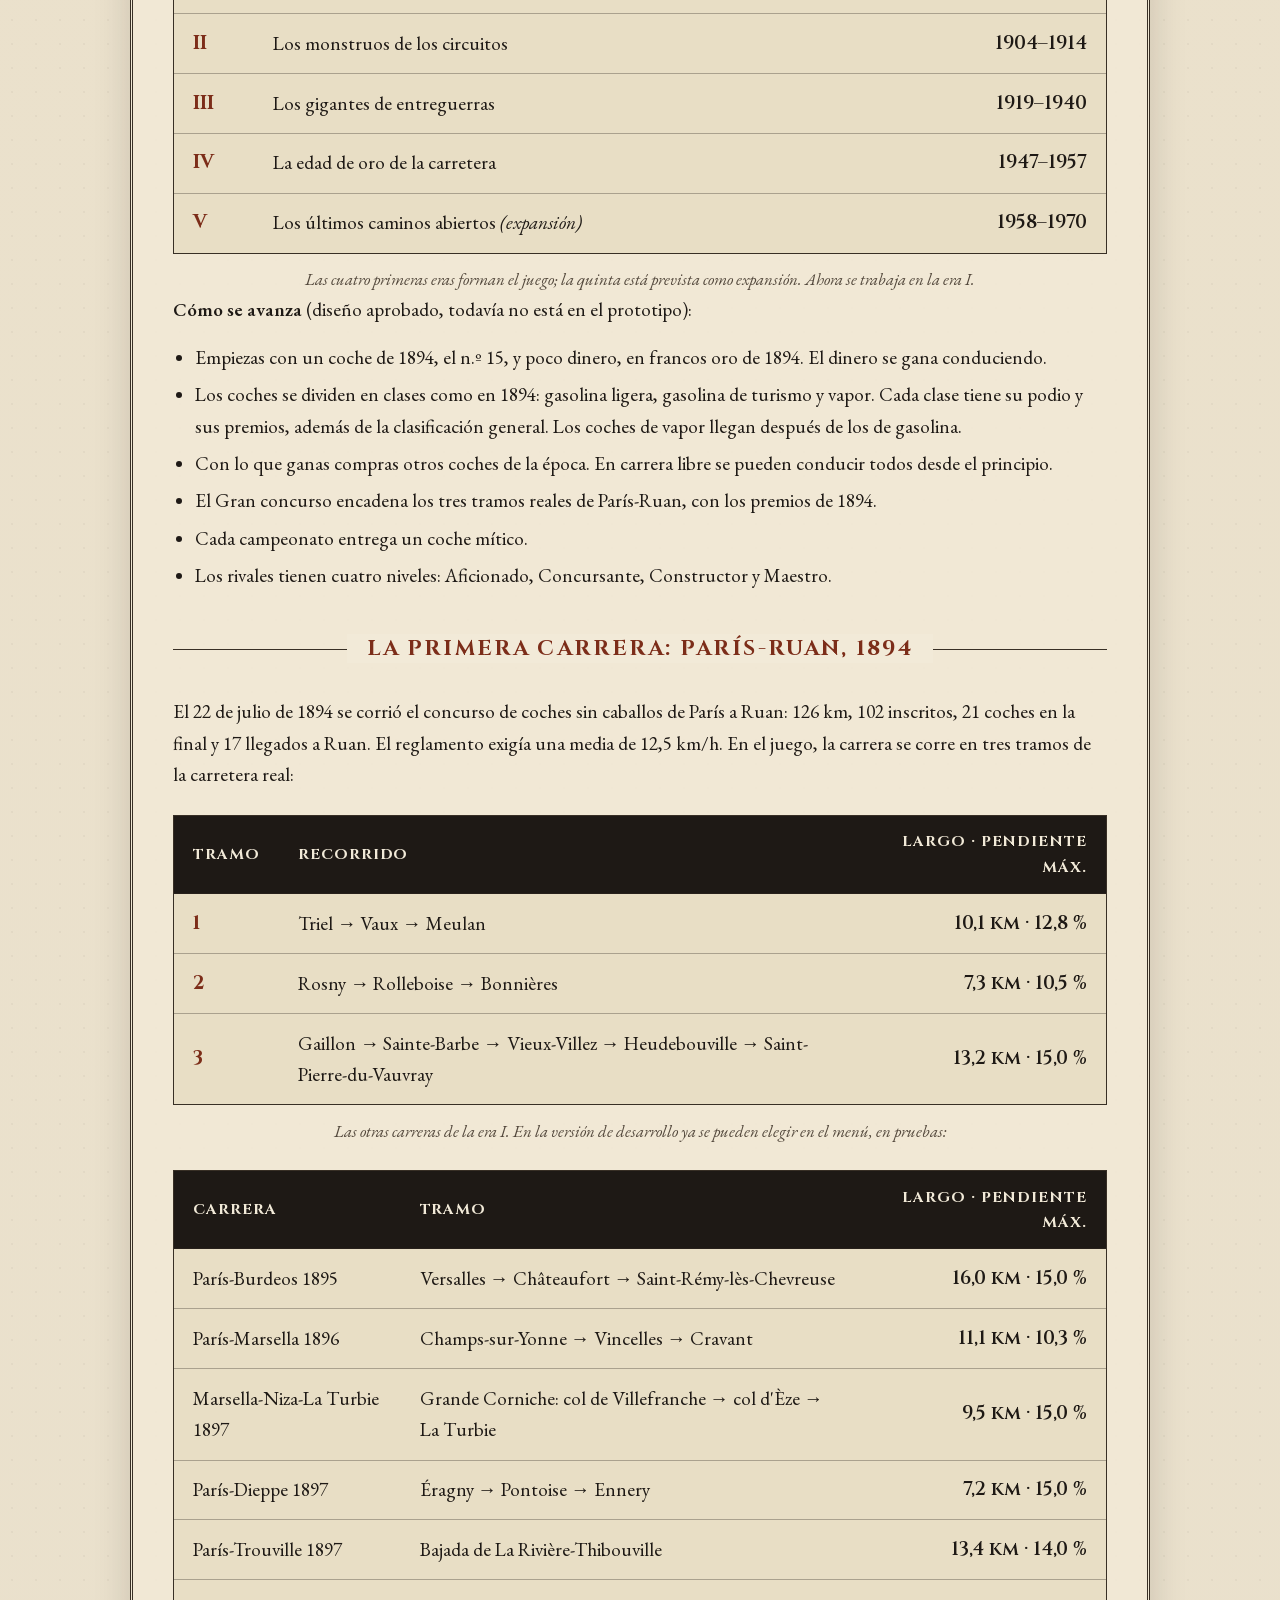
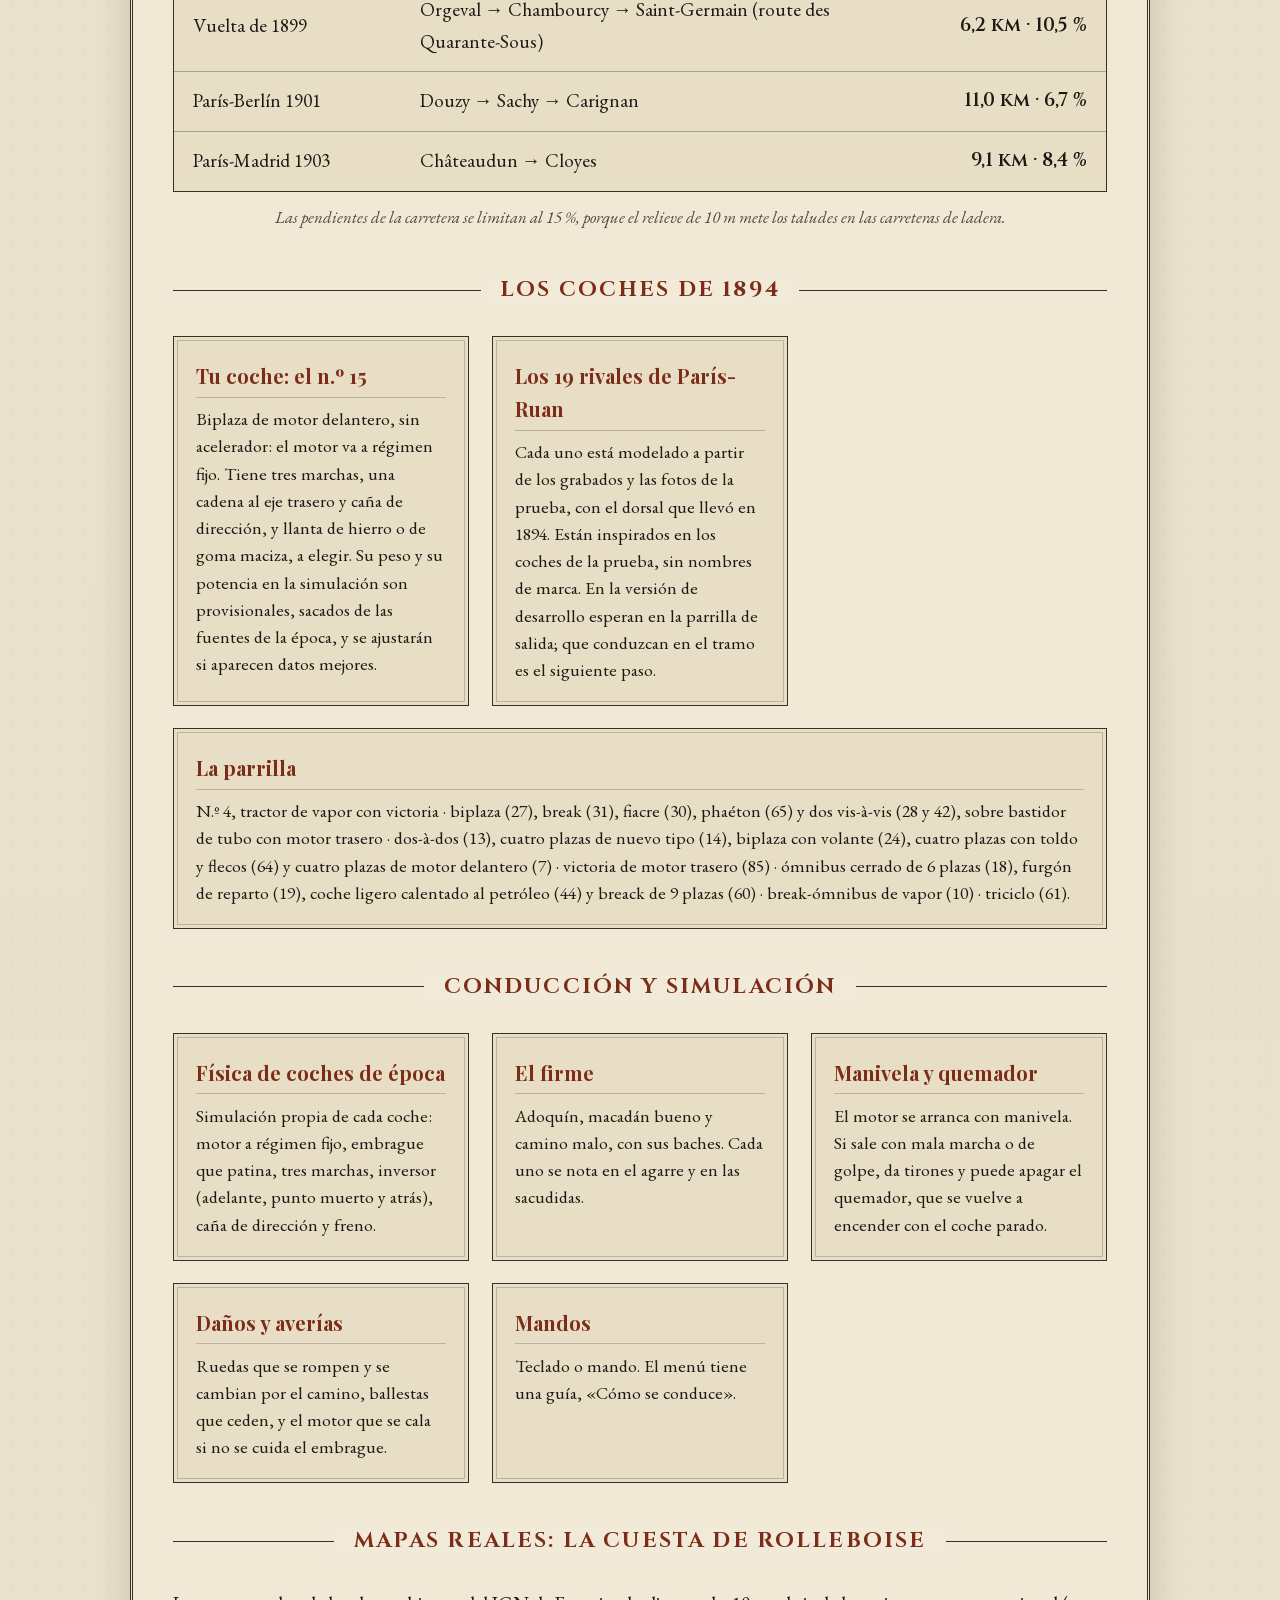
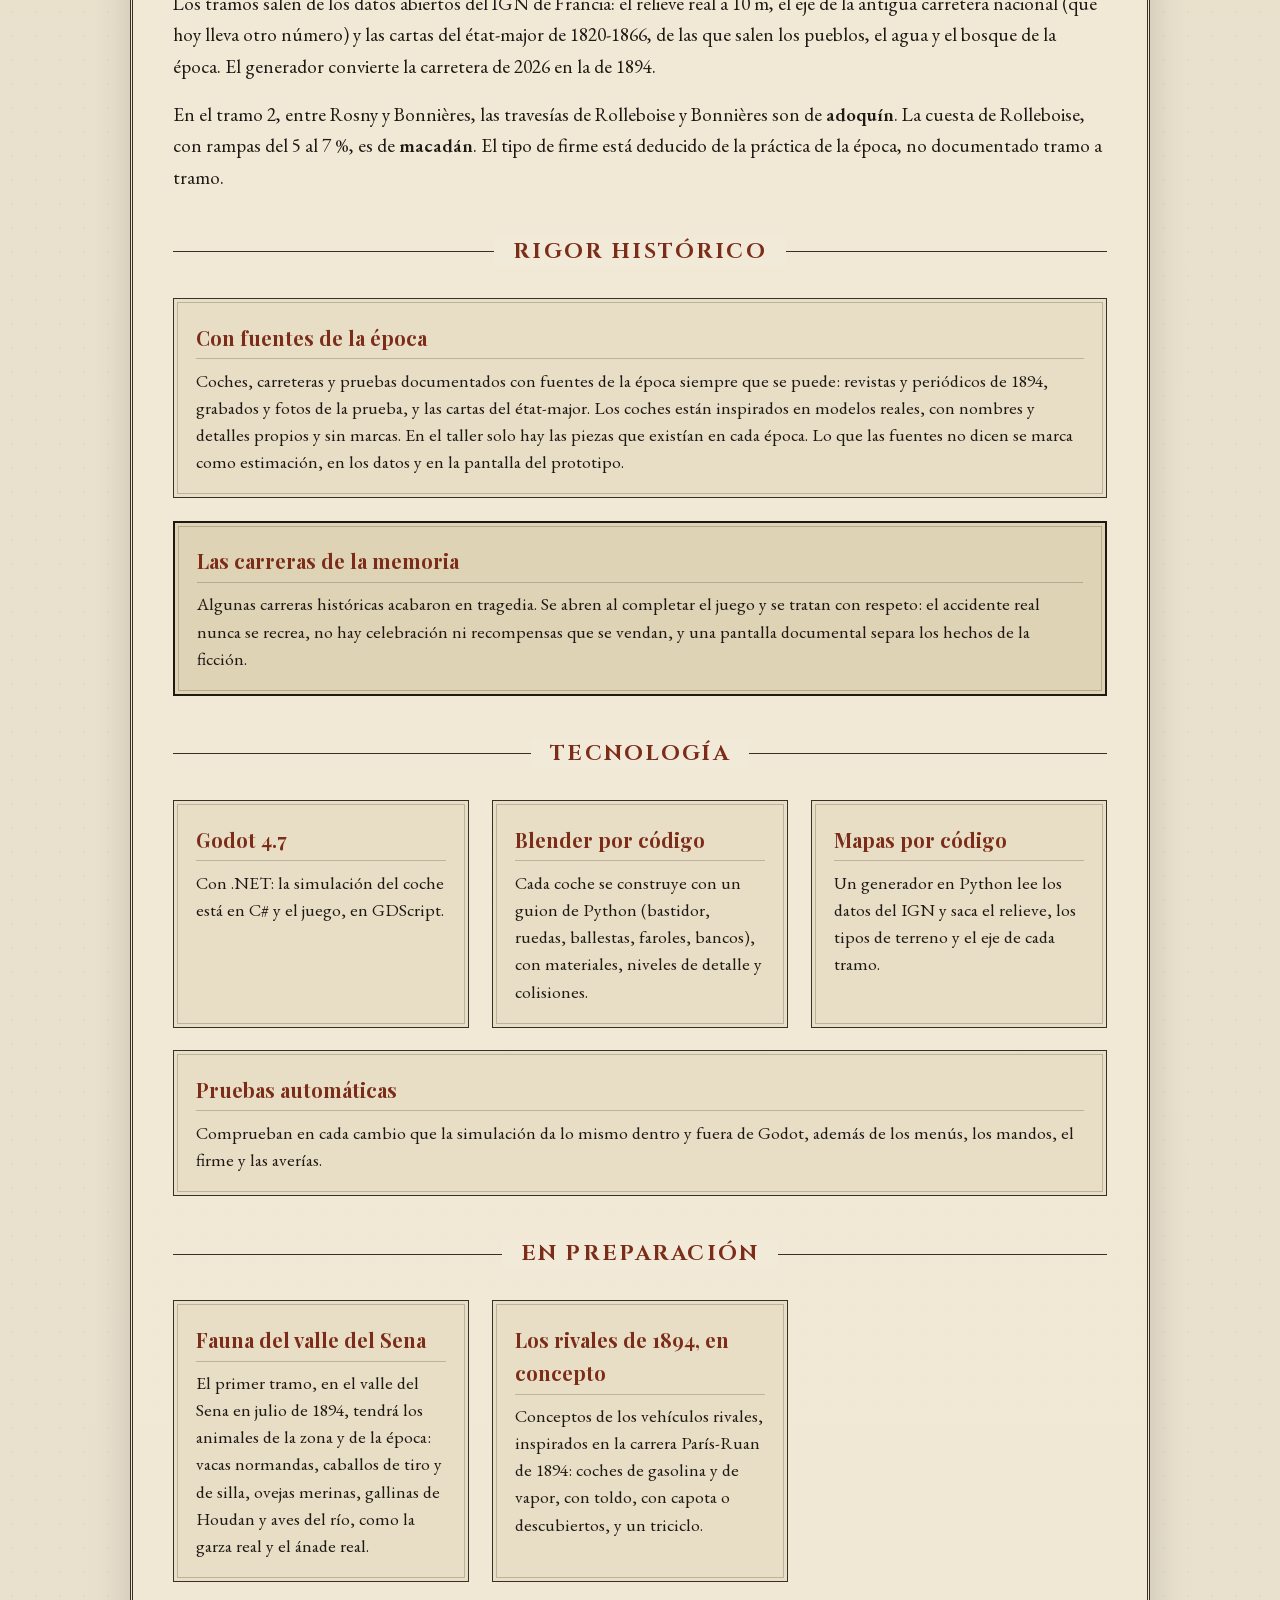
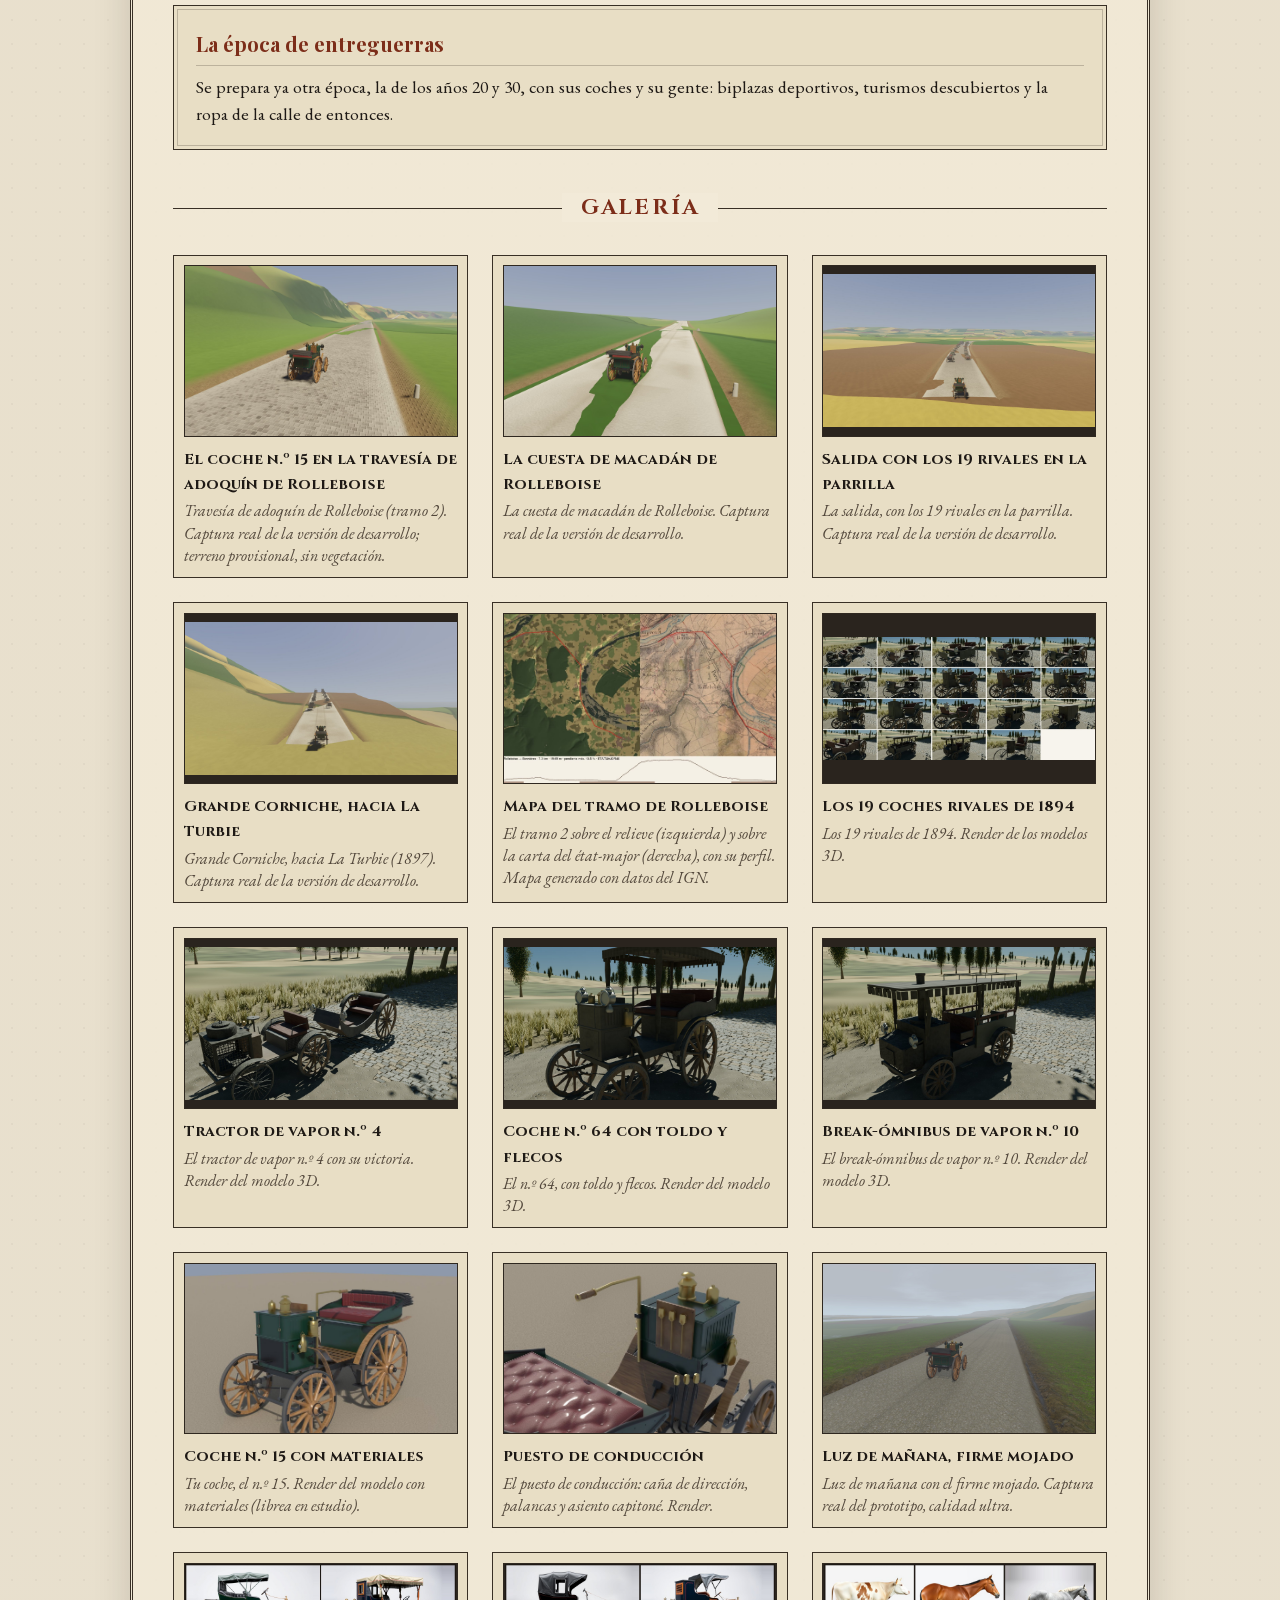
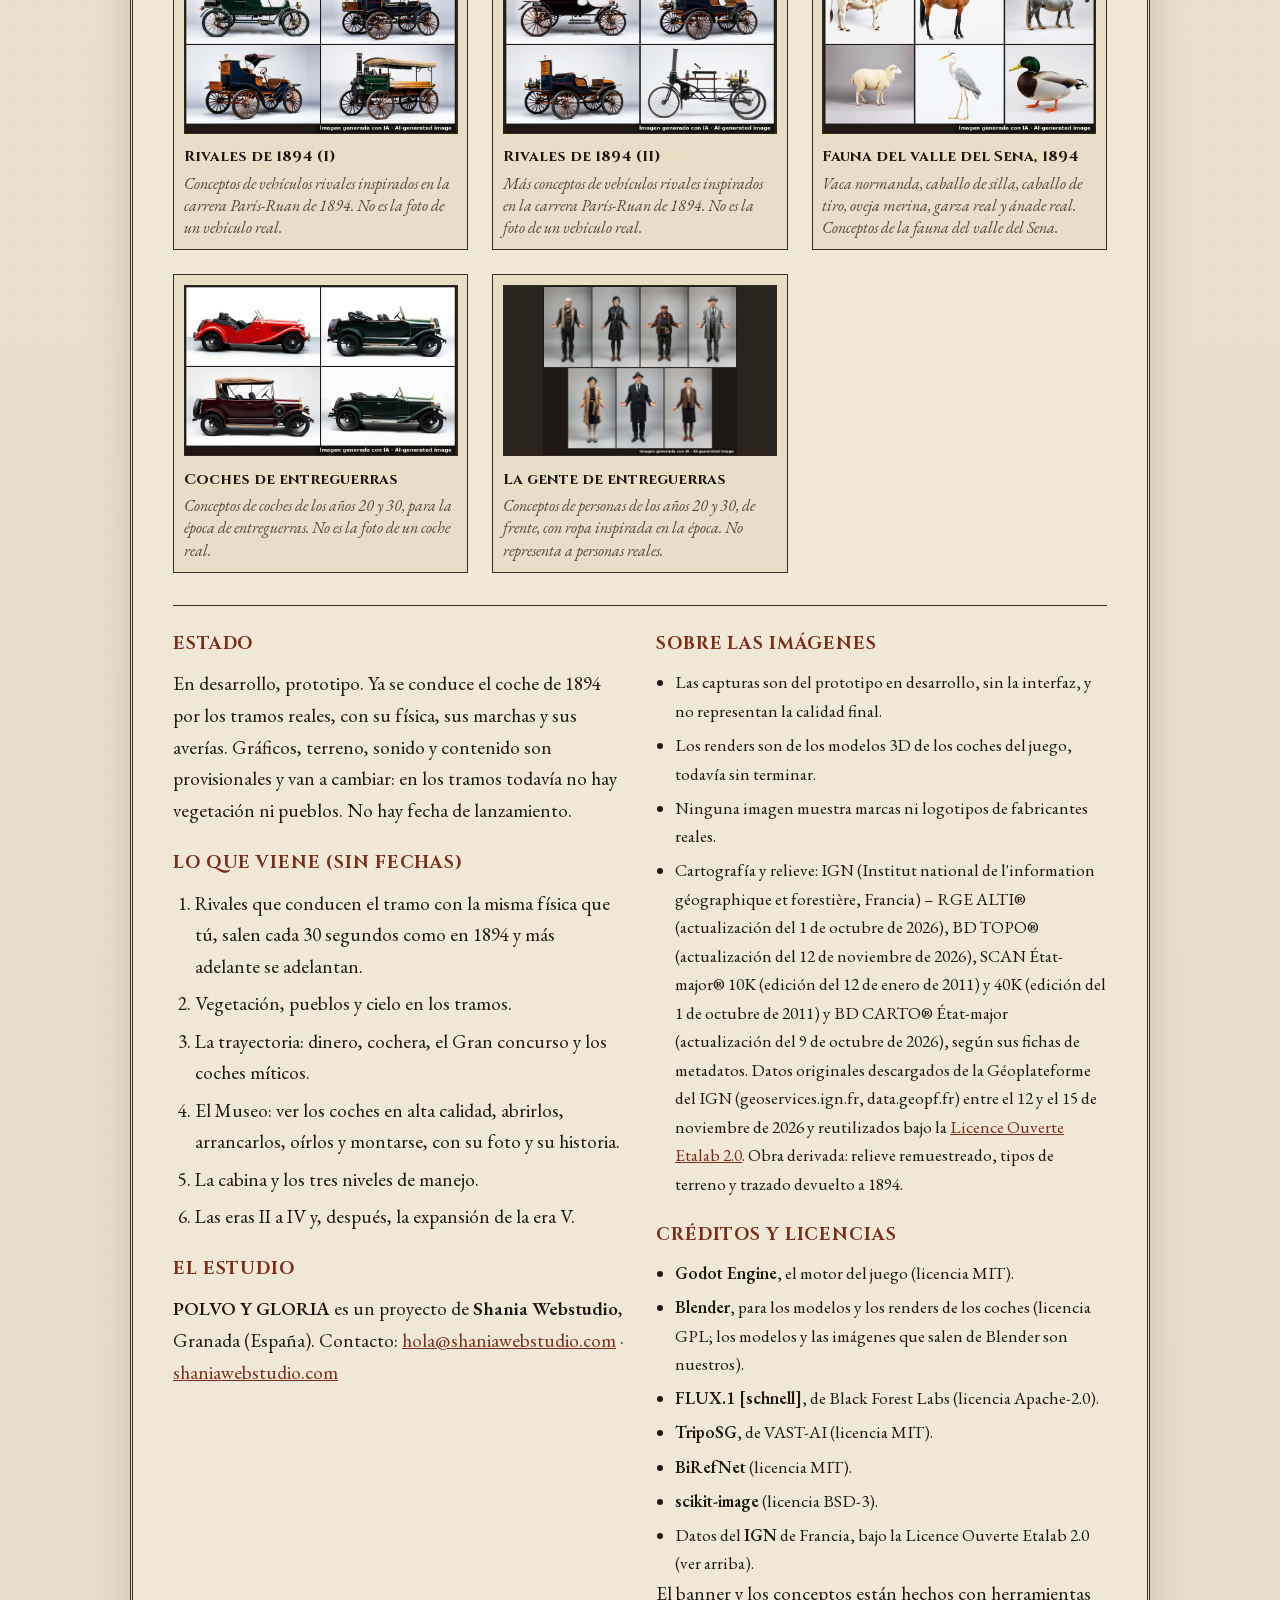
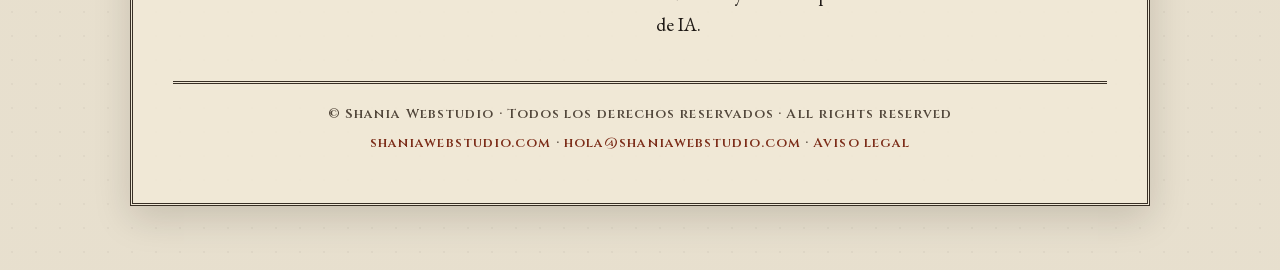
==== commit 2f9e2010: "Escaparate: quitar las marcas y avisos de IA de las imágenes, en español e inglés (L-9522, orden de " ====
--- a/index.html
+++ b/index.html
@@ -8,7 +8,7 @@
   <meta property="og:title" content="POLVO Y GLORIA">
   <meta property="og:description" content="Carreras históricas en carretera abierta, de 1894 a 1970. Un juego de Shania Webstudio, en desarrollo.">
   <meta property="og:image" content="https://lv-webstudio.github.io/polvo-y-gloria-escaparate/banner.jpg">
-  <meta property="og:image:alt" content="POLVO Y GLORIA, carreras históricas en carretera abierta (imagen generada con IA; no es una captura del juego)">
+  <meta property="og:image:alt" content="POLVO Y GLORIA, carreras históricas en carretera abierta">
   <link rel="canonical" href="https://lv-webstudio.github.io/polvo-y-gloria-escaparate/">
   <link rel="alternate" hreflang="es" href="https://lv-webstudio.github.io/polvo-y-gloria-escaparate/">
   <link rel="alternate" hreflang="en" href="https://lv-webstudio.github.io/polvo-y-gloria-escaparate/en/">
@@ -379,12 +379,12 @@
     <hr class="double-rule">
 
     <aside class="aviso-desarrollo" role="note">
-      <strong>Juego en desarrollo.</strong> POLVO Y GLORIA todavía no está terminado y no está a la venta. Lo que se describe aquí son objetivos de diseño que pueden cambiar o quedarse fuera; las imágenes son de trabajo, y las generadas con IA no muestran el aspecto del juego.
+      <strong>Juego en desarrollo.</strong> POLVO Y GLORIA todavía no está terminado y no está a la venta. Lo que se describe aquí son objetivos de diseño que pueden cambiar o quedarse fuera; las imágenes son de trabajo.
       <span class="aviso-fecha">Página actualizada el 25 de noviembre de 2026.</span>
     </aside>
 
-    <figure class="hero-banner gallery-zoom" tabindex="0" data-caption="Cabecera de POLVO Y GLORIA (imagen generada con IA; no es una captura del juego).">
-      <img src="banner.jpg" alt="Cabecera de Polvo y Gloria: carrera histórica en carretera de época (imagen generada con IA; no es una captura del juego)">
+    <figure class="hero-banner gallery-zoom" tabindex="0" data-caption="Cabecera de POLVO Y GLORIA.">
+      <img src="banner.jpg" alt="Cabecera de Polvo y Gloria: carrera histórica en carretera de época">
     </figure>
 
     <section class="lead-columns">
@@ -576,14 +576,14 @@
         <figcaption class="gallery-caption">La cuesta de macadán de Rolleboise. Captura real de la versión de desarrollo.</figcaption>
       </figure>
       <figure class="gallery-item gallery-zoom" tabindex="0">
-        <img class="mosaico" src="fotos/12-salida-con-los-19-rivales.jpg" alt="Salida con los 19 rivales en la parrilla (modelos a partir de mallas generadas con IA)" loading="lazy">
+        <img class="mosaico" src="fotos/12-salida-con-los-19-rivales.jpg" alt="Salida con los 19 rivales en la parrilla" loading="lazy">
         <div class="gallery-title">Salida con los 19 rivales en la parrilla</div>
-        <figcaption class="gallery-caption">La salida, con los 19 rivales en la parrilla. Captura real de la versión de desarrollo; los modelos de los rivales parten de mallas generadas con IA.</figcaption>
-      </figure>
-      <figure class="gallery-item gallery-zoom" tabindex="0">
-        <img class="mosaico" src="fotos/13-grande-corniche-la-turbie.jpg" alt="Grande Corniche, hacia La Turbie (rivales a partir de mallas generadas con IA)" loading="lazy">
+        <figcaption class="gallery-caption">La salida, con los 19 rivales en la parrilla. Captura real de la versión de desarrollo.</figcaption>
+      </figure>
+      <figure class="gallery-item gallery-zoom" tabindex="0">
+        <img class="mosaico" src="fotos/13-grande-corniche-la-turbie.jpg" alt="Grande Corniche, hacia La Turbie" loading="lazy">
         <div class="gallery-title">Grande Corniche, hacia La Turbie</div>
-        <figcaption class="gallery-caption">Grande Corniche, hacia La Turbie (1897). Captura real de la versión de desarrollo; los modelos de los rivales parten de mallas generadas con IA.</figcaption>
+        <figcaption class="gallery-caption">Grande Corniche, hacia La Turbie (1897). Captura real de la versión de desarrollo.</figcaption>
       </figure>
       <figure class="gallery-item gallery-zoom" tabindex="0">
         <img src="fotos/14-mapa-tramo-rolleboise.jpg" alt="Mapa del tramo de Rolleboise" loading="lazy">
@@ -591,24 +591,24 @@
         <figcaption class="gallery-caption">El tramo 2 sobre el relieve (izquierda) y sobre la carta del état-major (derecha), con su perfil. Mapa generado con datos del IGN.</figcaption>
       </figure>
       <figure class="gallery-item gallery-zoom" tabindex="0">
-        <img class="mosaico" src="fotos/15-los-19-coches-render.jpg" alt="Los 19 coches rivales de 1894 (render de modelos a partir de mallas generadas con IA)" loading="lazy">
+        <img class="mosaico" src="fotos/15-los-19-coches-render.jpg" alt="Los 19 coches rivales de 1894 (render de los modelos 3D)" loading="lazy">
         <div class="gallery-title">Los 19 coches rivales de 1894</div>
-        <figcaption class="gallery-caption">Los 19 rivales de 1894. Render de los modelos 3D, que parten de mallas generadas con IA.</figcaption>
-      </figure>
-      <figure class="gallery-item gallery-zoom" tabindex="0">
-        <img class="mosaico" src="fotos/16-tractor-de-vapor-n4-render.jpg" alt="Tractor de vapor n.º 4 (render de un modelo a partir de una malla generada con IA)" loading="lazy">
+        <figcaption class="gallery-caption">Los 19 rivales de 1894. Render de los modelos 3D.</figcaption>
+      </figure>
+      <figure class="gallery-item gallery-zoom" tabindex="0">
+        <img class="mosaico" src="fotos/16-tractor-de-vapor-n4-render.jpg" alt="Tractor de vapor n.º 4 (render del modelo 3D)" loading="lazy">
         <div class="gallery-title">Tractor de vapor n.º 4</div>
-        <figcaption class="gallery-caption">El tractor de vapor n.º 4 con su victoria. Render del modelo 3D, que parte de una malla generada con IA.</figcaption>
-      </figure>
-      <figure class="gallery-item gallery-zoom" tabindex="0">
-        <img class="mosaico" src="fotos/17-coche-con-toldo-n64-render.jpg" alt="Coche n.º 64 con toldo y flecos (render de un modelo a partir de una malla generada con IA)" loading="lazy">
+        <figcaption class="gallery-caption">El tractor de vapor n.º 4 con su victoria. Render del modelo 3D.</figcaption>
+      </figure>
+      <figure class="gallery-item gallery-zoom" tabindex="0">
+        <img class="mosaico" src="fotos/17-coche-con-toldo-n64-render.jpg" alt="Coche n.º 64 con toldo y flecos (render del modelo 3D)" loading="lazy">
         <div class="gallery-title">Coche n.º 64 con toldo y flecos</div>
-        <figcaption class="gallery-caption">El n.º 64, con toldo y flecos. Render del modelo 3D, que parte de una malla generada con IA.</figcaption>
-      </figure>
-      <figure class="gallery-item gallery-zoom" tabindex="0">
-        <img class="mosaico" src="fotos/18-break-omnibus-de-vapor-n10-render.jpg" alt="Break-ómnibus de vapor n.º 10 (render de un modelo a partir de una malla generada con IA)" loading="lazy">
+        <figcaption class="gallery-caption">El n.º 64, con toldo y flecos. Render del modelo 3D.</figcaption>
+      </figure>
+      <figure class="gallery-item gallery-zoom" tabindex="0">
+        <img class="mosaico" src="fotos/18-break-omnibus-de-vapor-n10-render.jpg" alt="Break-ómnibus de vapor n.º 10 (render del modelo 3D)" loading="lazy">
         <div class="gallery-title">Break-ómnibus de vapor n.º 10</div>
-        <figcaption class="gallery-caption">El break-ómnibus de vapor n.º 10. Render del modelo 3D, que parte de una malla generada con IA.</figcaption>
+        <figcaption class="gallery-caption">El break-ómnibus de vapor n.º 10. Render del modelo 3D.</figcaption>
       </figure>
       <figure class="gallery-item gallery-zoom" tabindex="0">
         <img src="fotos/02-coche-n15-render-con-materiales.jpg" alt="Coche n.º 15 con materiales" loading="lazy">
@@ -626,29 +626,29 @@
         <figcaption class="gallery-caption">Luz de mañana con el firme mojado. Captura real del prototipo, calidad ultra.</figcaption>
       </figure>
       <figure class="gallery-item gallery-zoom" tabindex="0">
-        <img class="mosaico" src="fotos/19-conceptos-rivales-1894-a.jpg" alt="Cuatro conceptos de vehículos rivales de 1894: un phaéton, un cuatro plazas con toldo de flecos, un biplaza con capota y un break-ómnibus de vapor (imagen generada con IA)" loading="lazy">
+        <img class="mosaico" src="fotos/19-conceptos-rivales-1894-a.jpg" alt="Cuatro conceptos de vehículos rivales de 1894: un phaéton, un cuatro plazas con toldo de flecos, un biplaza con capota y un break-ómnibus de vapor" loading="lazy">
         <div class="gallery-title">Rivales de 1894 (I)</div>
-        <figcaption class="gallery-caption">Conceptos de vehículos rivales inspirados en la carrera París-Ruan de 1894. Imagen generada con IA (FLUX.1 [schnell]); no es una captura del juego ni la foto de un vehículo real.</figcaption>
-      </figure>
-      <figure class="gallery-item gallery-zoom" tabindex="0">
-        <img class="mosaico" src="fotos/20-conceptos-rivales-1894-b.jpg" alt="Cuatro conceptos de vehículos rivales de 1894: una victoria remolcada con capota, un cuatro plazas con capota, un dos-à-dos y un triciclo de vapor (imagen generada con IA)" loading="lazy">
+        <figcaption class="gallery-caption">Conceptos de vehículos rivales inspirados en la carrera París-Ruan de 1894. No es la foto de un vehículo real.</figcaption>
+      </figure>
+      <figure class="gallery-item gallery-zoom" tabindex="0">
+        <img class="mosaico" src="fotos/20-conceptos-rivales-1894-b.jpg" alt="Cuatro conceptos de vehículos rivales de 1894: una victoria remolcada con capota, un cuatro plazas con capota, un dos-à-dos y un triciclo de vapor" loading="lazy">
         <div class="gallery-title">Rivales de 1894 (II)</div>
-        <figcaption class="gallery-caption">Más conceptos de vehículos rivales inspirados en la carrera París-Ruan de 1894. Imagen generada con IA (FLUX.1 [schnell]); no es una captura del juego ni la foto de un vehículo real.</figcaption>
-      </figure>
-      <figure class="gallery-item gallery-zoom" tabindex="0">
-        <img class="mosaico" src="fotos/23-conceptos-fauna-sena-1894.jpg" alt="Vaca normanda, caballo de silla, caballo de tiro, oveja merina, garza real y ánade real (imagen generada con IA)" loading="lazy">
+        <figcaption class="gallery-caption">Más conceptos de vehículos rivales inspirados en la carrera París-Ruan de 1894. No es la foto de un vehículo real.</figcaption>
+      </figure>
+      <figure class="gallery-item gallery-zoom" tabindex="0">
+        <img class="mosaico" src="fotos/23-conceptos-fauna-sena-1894.jpg" alt="Vaca normanda, caballo de silla, caballo de tiro, oveja merina, garza real y ánade real" loading="lazy">
         <div class="gallery-title">Fauna del valle del Sena, 1894</div>
-        <figcaption class="gallery-caption">Vaca normanda, caballo de silla, caballo de tiro, oveja merina, garza real y ánade real. Conceptos generados con IA (FLUX.1 [schnell]); no es una captura del juego.</figcaption>
-      </figure>
-      <figure class="gallery-item gallery-zoom" tabindex="0">
-        <img class="mosaico" src="fotos/21-conceptos-coches-entreguerras.jpg" alt="Cuatro conceptos de coches de los años 20 y 30 (imagen generada con IA)" loading="lazy">
+        <figcaption class="gallery-caption">Vaca normanda, caballo de silla, caballo de tiro, oveja merina, garza real y ánade real. Conceptos de la fauna del valle del Sena.</figcaption>
+      </figure>
+      <figure class="gallery-item gallery-zoom" tabindex="0">
+        <img class="mosaico" src="fotos/21-conceptos-coches-entreguerras.jpg" alt="Cuatro conceptos de coches de los años 20 y 30" loading="lazy">
         <div class="gallery-title">Coches de entreguerras</div>
-        <figcaption class="gallery-caption">Conceptos de coches de los años 20 y 30, para la época de entreguerras. Imagen generada con IA (FLUX.1 [schnell]); no es una captura del juego ni la foto de un coche real.</figcaption>
-      </figure>
-      <figure class="gallery-item gallery-zoom" tabindex="0">
-        <img class="mosaico" src="fotos/22-conceptos-personas-entreguerras.jpg" alt="Siete conceptos de personas vestidas a la moda de los años 20 y 30 (imagen generada con IA)" loading="lazy">
+        <figcaption class="gallery-caption">Conceptos de coches de los años 20 y 30, para la época de entreguerras. No es la foto de un coche real.</figcaption>
+      </figure>
+      <figure class="gallery-item gallery-zoom" tabindex="0">
+        <img class="mosaico" src="fotos/22-conceptos-personas-entreguerras.jpg" alt="Siete conceptos de personas vestidas a la moda de los años 20 y 30" loading="lazy">
         <div class="gallery-title">La gente de entreguerras</div>
-        <figcaption class="gallery-caption">Conceptos de personas de los años 20 y 30, de frente, con ropa inspirada en la época. Imagen generada con IA (FLUX.1 [schnell]); no es una captura del juego y no representa a personas reales.</figcaption>
+        <figcaption class="gallery-caption">Conceptos de personas de los años 20 y 30, de frente, con ropa inspirada en la época. No representa a personas reales.</figcaption>
       </figure>
     </section>
 
@@ -672,8 +672,6 @@
       <div class="info-block">
         <h3>Sobre las imágenes</h3>
         <ul>
-          <li>El banner de cabecera es una imagen generada con IA (FLUX.1 [schnell]).</li>
-          <li>Imágenes hechas con IA: el banner y los conceptos de rivales, fauna, coches y personas de la galería, todos generados con FLUX.1 [schnell]. Cada una lleva en una esquina la marca «Imagen generada con IA · AI-generated image». Las capturas del juego, los renders de los modelos 3D y el mapa son trabajo nuestro, sin IA generativa, salvo los modelos de los rivales de 1894, que se modelaron tomando como referencia mallas plantilla generadas con TripoSG a partir de imágenes de FLUX.1 [schnell]; los renders y las capturas en los que aparecen llevan también la marca.</li>
           <li>Las capturas son del prototipo en desarrollo, sin la interfaz, y no representan la calidad final.</li>
           <li>Los renders son de los modelos 3D de los coches del juego, todavía sin terminar.</li>
           <li>Ninguna imagen muestra marcas ni logotipos de fabricantes reales.</li>
@@ -683,12 +681,13 @@
         <ul>
           <li><strong>Godot Engine</strong>, el motor del juego (licencia MIT).</li>
           <li><strong>Blender</strong>, para los modelos y los renders de los coches (licencia GPL; los modelos y las imágenes que salen de Blender son nuestros).</li>
-          <li><strong>FLUX.1 [schnell]</strong>, de Black Forest Labs, para las imágenes generadas con IA (licencia Apache-2.0).</li>
-          <li><strong>TripoSG</strong>, de VAST-AI, para las mallas plantilla de los rivales de 1894 (licencia MIT).</li>
-          <li><strong>BiRefNet</strong>, para recortar el fondo de las imágenes antes de generar las mallas (licencia MIT).</li>
-          <li><strong>scikit-image</strong>, para extraer la superficie de las mallas (licencia BSD-3).</li>
+          <li><strong>FLUX.1 [schnell]</strong>, de Black Forest Labs (licencia Apache-2.0).</li>
+          <li><strong>TripoSG</strong>, de VAST-AI (licencia MIT).</li>
+          <li><strong>BiRefNet</strong> (licencia MIT).</li>
+          <li><strong>scikit-image</strong> (licencia BSD-3).</li>
           <li>Datos del <strong>IGN</strong> de Francia, bajo la Licence Ouverte Etalab 2.0 (ver arriba).</li>
         </ul>
+        <p>El banner y los conceptos están hechos con herramientas de IA.</p>
       </div>
     </section>
 
